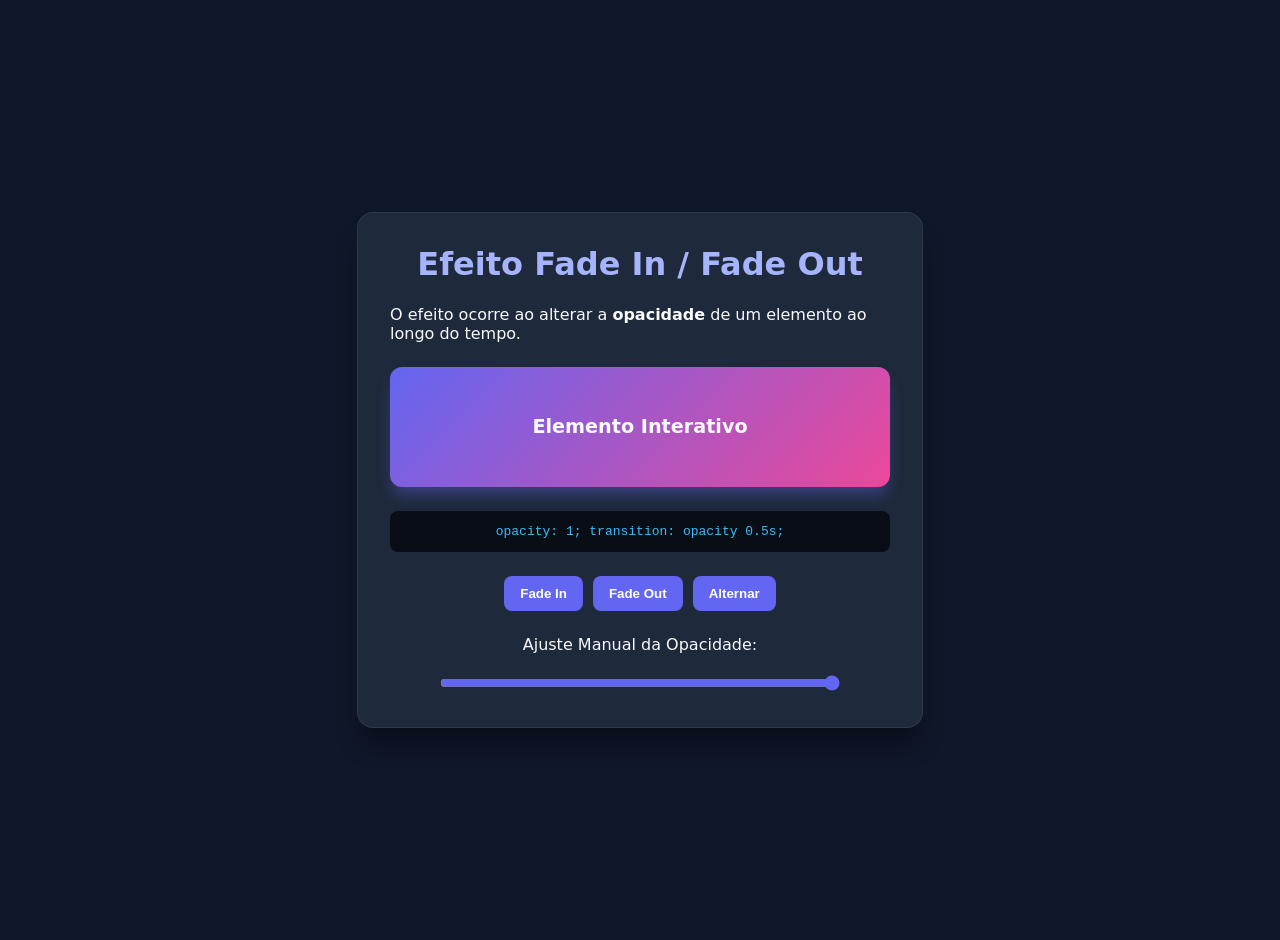
==== index.html @ 7a4ed7b9 "22222" ====
<!DOCTYPE html>
<html lang="pt-BR">
<head>
  <meta charset="UTF-8" />
  <meta name="viewport" content="width=device-width, initial-scale=1.0" />
  <title>Aprenda Fade In & Fade Out Interativo</title>
  <style>
    :root {
      --bg: #0f172a;
      --card-bg: #1e293b;
      --accent: #6366f1;
      --text: #f8fafc;
    }

    body {
      margin: 0;
      font-family: 'Segoe UI', system-ui, sans-serif;
      background: var(--bg);
      color: var(--text);
      display: flex;
      justify-content: center;
      align-items: center;
      min-height: 100vh;
      padding: 20px;
    }

    .container {
      background: var(--card-bg);
      padding: 2rem;
      border-radius: 16px;
      max-width: 500px;
      width: 100%;
      box-shadow: 0 20px 25px -5px rgba(0, 0, 0, 0.4);
      border: 1px solid rgba(255, 255, 255, 0.08);
    }

    h1 { color: #a5b4fc; margin-top: 0; text-align: center; }

    /* O elemento que sofrerá o efeito */
    .preview-box {
      height: 120px;
      background: linear-gradient(135deg, #6366f1, #ec4899);
      border-radius: 12px;
      display: flex;
      justify-content: center;
      align-items: center;
      font-weight: bold;
      font-size: 1.2rem;
      margin: 1.5rem 0;
      /* O segredo do efeito suave fica aqui: */
      transition: opacity 0.5s ease-in-out;
      box-shadow: 0 10px 15px -3px rgba(99, 102, 241, 0.4);
    }

    .code-display {
      background: #090d16;
      padding: 0.8rem;
      border-radius: 8px;
      font-family: monospace;
      color: #38bdf8;
      text-align: center;
      margin-bottom: 1.5rem;
    }

    .controls {
      display: flex;
      gap: 10px;
      justify-content: center;
      margin-bottom: 1.5rem;
    }

    button {
      background: var(--accent);
      color: white;
      border: none;
      padding: 10px 16px;
      border-radius: 8px;
      cursor: pointer;
      font-weight: 600;
      transition: background 0.2s, transform 0.1s;
    }

    button:hover { background: #4f46e5; transform: translateY(-2px); }

    .slider-container { text-align: center; }

    input[type="range"] {
      width: 80%;
      accent-color: var(--accent);
      cursor: pointer;
    }
  </style>
</head>
<body>

  <div class="container">
    <h1>Efeito Fade In / Fade Out</h1>
    <p>O efeito ocorre ao alterar a <strong>opacidade</strong> de um elemento ao longo do tempo.</p>

    <!-- Card de demonstração -->
    <div id="target" class="preview-box">Elemento Interativo</div>

    <!-- Leitor de código em tempo real -->
    <div id="codeDisplay" class="code-display">opacity: 1; transition: opacity 0.5s;</div>

    <!-- Botões de ação -->
    <div class="controls">
      <button onclick="fadeIn()">Fade In</button>
      <button onclick="fadeOut()">Fade Out</button>
      <button onclick="toggleFade()">Alternar</button>
    </div>

    <!-- Controle deslizante -->
    <div class="slider-container">
      <label for="opacitySlider">Ajuste Manual da Opacidade:</label><br/><br/>
      <input type="range" id="opacitySlider" min="0" max="1" step="0.01" value="1" oninput="manualOpacity(this.value)">
    </div>
  </div>

  <script>
    const target = document.getElementById('target');
    const codeDisplay = document.getElementById('codeDisplay');
    const slider = document.getElementById('opacitySlider');

    function fadeIn() {
      target.style.opacity = '1';
      updateUI('1');
    }

    function fadeOut() {
      target.style.opacity = '0';
      updateUI('0');
    }

    function toggleFade() {
      const isHidden = window.getComputedStyle(target).opacity === '0';
      isHidden ? fadeIn() : fadeOut();
    }

    function manualOpacity(val) {
      target.style.opacity = val;
      updateUI(val);
    }

    function updateUI(val) {
      codeDisplay.textContent = `opacity: ${val}; transition: opacity 0.5s;`;
      slider.value = val;
    }
  </script>
</body>
</html>
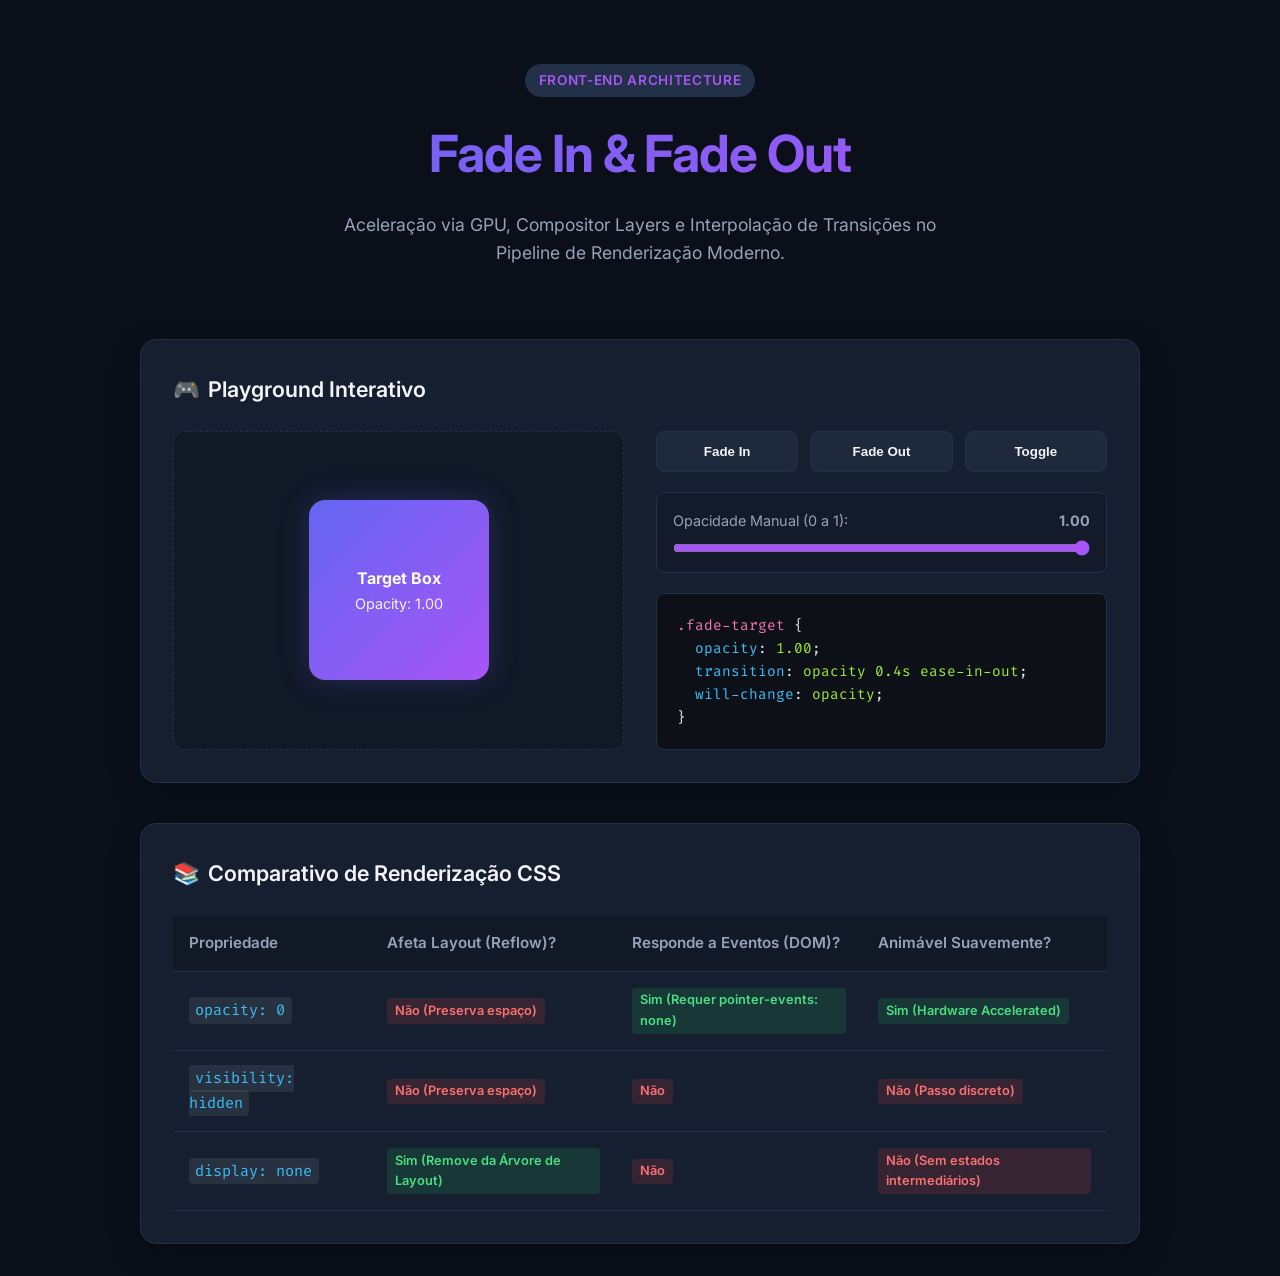
==== commit b3623817: "33333" ====
--- a/index.html
+++ b/index.html
@@ -3,149 +3,409 @@
 <head>
   <meta charset="UTF-8" />
   <meta name="viewport" content="width=device-width, initial-scale=1.0" />
-  <title>Aprenda Fade In & Fade Out Interativo</title>
+  <title>Mastering Fade In & Fade Out | CSS & JS Playground</title>
+  <link rel="preconnect" href="https://fonts.googleapis.com">
+  <link rel="preconnect" href="https://fonts.gstatic.com" crossorigin>
+  <link href="https://fonts.googleapis.com/css2?family=Inter:wght@300;400;600;700&family=Fira+Code:wght@400;500&display=swap" rel="stylesheet">
   <style>
     :root {
-      --bg: #0f172a;
-      --card-bg: #1e293b;
-      --accent: #6366f1;
-      --text: #f8fafc;
+      --bg-color: #0b0f19;
+      --card-bg: #161f30;
+      --card-border: #233148;
+      --text-main: #f1f5f9;
+      --text-muted: #94a3b8;
+      --primary-gradient: linear-gradient(135deg, #6366f1 0%, #a855f7 100%);
+      --accent-glow: rgba(99, 102, 241, 0.25);
+      --btn-hover: #1e293b;
+      --code-bg: #0d1117;
+      --radius: 16px;
+      --transition-speed: 0.4s;
+    }
+
+    * {
+      box-sizing: border-box;
+      margin: 0;
+      padding: 0;
     }
 
     body {
-      margin: 0;
-      font-family: 'Segoe UI', system-ui, sans-serif;
-      background: var(--bg);
-      color: var(--text);
+      background-color: var(--bg-color);
+      color: var(--text-main);
+      font-family: 'Inter', system-ui, -apple-system, sans-serif;
+      line-height: 1.6;
+      padding: 2rem 1rem;
+      min-height: 100vh;
       display: flex;
       justify-content: center;
+    }
+
+    .container {
+      max-width: 1000px;
+      width: 100%;
+      display: flex;
+      flex-direction: column;
+      gap: 2.5rem;
+    }
+
+    /* Hero Section */
+    .hero {
+      text-align: center;
+      padding: 2rem 1rem;
+    }
+
+    .badge {
+      display: inline-block;
+      padding: 0.35rem 0.85rem;
+      border-radius: 9999px;
+      background: var(--card-border);
+      color: #a855f7;
+      font-size: 0.85rem;
+      font-weight: 600;
+      margin-bottom: 1rem;
+      letter-spacing: 0.05em;
+      text-transform: uppercase;
+    }
+
+    .hero h1 {
+      font-size: clamp(2rem, 5vw, 3.2rem);
+      font-weight: 700;
+      letter-spacing: -0.02em;
+      margin-bottom: 1rem;
+      background: var(--primary-gradient);
+      -webkit-background-clip: text;
+      -webkit-text-fill-color: transparent;
+    }
+
+    .hero p {
+      color: var(--text-muted);
+      font-size: 1.1rem;
+      max-width: 650px;
+      margin: 0 auto;
+    }
+
+    /* Section Wrapper */
+    .section-card {
+      background: var(--card-bg);
+      border: 1px solid var(--card-border);
+      border-radius: var(--radius);
+      padding: 2rem;
+      box-shadow: 0 10px 30px rgba(0, 0, 0, 0.3);
+    }
+
+    .section-title {
+      font-size: 1.35rem;
+      font-weight: 600;
+      margin-bottom: 1.5rem;
+      display: flex;
       align-items: center;
-      min-height: 100vh;
-      padding: 20px;
-    }
-
-    .container {
-      background: var(--card-bg);
-      padding: 2rem;
+      gap: 0.5rem;
+    }
+
+    /* Playground Grid */
+    .playground-grid {
+      display: grid;
+      grid-template-columns: 1fr 1fr;
+      gap: 2rem;
+    }
+
+    @media (max-width: 768px) {
+      .playground-grid {
+        grid-template-columns: 1fr;
+      }
+    }
+
+    .demo-stage {
+      background: rgba(0, 0, 0, 0.2);
+      border: 1px dashed var(--card-border);
+      border-radius: calc(var(--radius) - 4px);
+      min-height: 280px;
+      display: flex;
+      align-items: center;
+      justify-content: center;
+      position: relative;
+      overflow: hidden;
+    }
+
+    .fade-target {
+      width: 180px;
+      height: 180px;
       border-radius: 16px;
-      max-width: 500px;
+      background: var(--primary-gradient);
+      box-shadow: 0 0 30px var(--accent-glow);
+      display: flex;
+      flex-direction: column;
+      align-items: center;
+      justify-content: center;
+      color: #fff;
+      font-weight: 700;
+      text-align: center;
+      opacity: 1;
+      will-change: opacity;
+      transition: opacity var(--transition-speed) ease-in-out;
+      user-select: none;
+    }
+
+    .fade-target span {
+      font-size: 0.9rem;
+      font-weight: 400;
+      opacity: 0.9;
+    }
+
+    /* Controls */
+    .controls {
+      display: flex;
+      flex-direction: column;
+      justify-content: center;
+      gap: 1.25rem;
+    }
+
+    .button-group {
+      display: grid;
+      grid-template-columns: repeat(3, 1fr);
+      gap: 0.75rem;
+    }
+
+    button {
+      background: #1e293b;
+      color: var(--text-main);
+      border: 1px solid var(--card-border);
+      padding: 0.75rem 1rem;
+      border-radius: 8px;
+      font-weight: 600;
+      cursor: pointer;
+      transition: all 0.2s ease;
+    }
+
+    button:hover {
+      background: #2d3d54;
+      border-color: #6366f1;
+      transform: translateY(-2px);
+    }
+
+    button:active {
+      transform: translateY(0);
+    }
+
+    .slider-control {
+      display: flex;
+      flex-direction: column;
+      gap: 0.5rem;
+      background: rgba(0, 0, 0, 0.15);
+      padding: 1rem;
+      border-radius: 8px;
+      border: 1px solid var(--card-border);
+    }
+
+    .slider-header {
+      display: flex;
+      justify-content: space-between;
+      font-size: 0.9rem;
+      color: var(--text-muted);
+    }
+
+    input[type="range"] {
       width: 100%;
-      box-shadow: 0 20px 25px -5px rgba(0, 0, 0, 0.4);
-      border: 1px solid rgba(255, 255, 255, 0.08);
-    }
-
-    h1 { color: #a5b4fc; margin-top: 0; text-align: center; }
-
-    /* O elemento que sofrerá o efeito */
-    .preview-box {
-      height: 120px;
-      background: linear-gradient(135deg, #6366f1, #ec4899);
-      border-radius: 12px;
-      display: flex;
-      justify-content: center;
-      align-items: center;
-      font-weight: bold;
-      font-size: 1.2rem;
-      margin: 1.5rem 0;
-      /* O segredo do efeito suave fica aqui: */
-      transition: opacity 0.5s ease-in-out;
-      box-shadow: 0 10px 15px -3px rgba(99, 102, 241, 0.4);
-    }
-
-    .code-display {
-      background: #090d16;
-      padding: 0.8rem;
+      accent-color: #a855f7;
+      cursor: pointer;
+    }
+
+    /* Live Code Box */
+    .code-panel {
+      background: var(--code-bg);
+      border: 1px solid var(--card-border);
       border-radius: 8px;
-      font-family: monospace;
+      padding: 1.25rem;
+      font-family: 'Fira Code', monospace;
+      font-size: 0.9rem;
+      color: #e2e8f0;
+      overflow-x: auto;
+    }
+
+    .code-keyword { color: #f472b6; }
+    .code-prop { color: #38bdf8; }
+    .code-val { color: #a3e635; }
+
+    /* Educational Table */
+    .table-container {
+      overflow-x: auto;
+    }
+
+    table {
+      width: 100%;
+      border-collapse: collapse;
+      text-align: left;
+      font-size: 0.95rem;
+    }
+
+    th, td {
+      padding: 1rem;
+      border-bottom: 1px solid var(--card-border);
+    }
+
+    th {
+      color: var(--text-muted);
+      font-weight: 600;
+      background: rgba(0, 0, 0, 0.2);
+    }
+
+    td code {
+      font-family: 'Fira Code', monospace;
+      background: rgba(255, 255, 255, 0.08);
+      padding: 0.2rem 0.4rem;
+      border-radius: 4px;
       color: #38bdf8;
-      text-align: center;
-      margin-bottom: 1.5rem;
-    }
-
-    .controls {
-      display: flex;
-      gap: 10px;
-      justify-content: center;
-      margin-bottom: 1.5rem;
-    }
-
-    button {
-      background: var(--accent);
-      color: white;
-      border: none;
-      padding: 10px 16px;
-      border-radius: 8px;
-      cursor: pointer;
+    }
+
+    .status-badge {
+      display: inline-block;
+      padding: 0.15rem 0.5rem;
+      border-radius: 4px;
+      font-size: 0.8rem;
       font-weight: 600;
-      transition: background 0.2s, transform 0.1s;
-    }
-
-    button:hover { background: #4f46e5; transform: translateY(-2px); }
-
-    .slider-container { text-align: center; }
-
-    input[type="range"] {
-      width: 80%;
-      accent-color: var(--accent);
-      cursor: pointer;
-    }
+    }
+
+    .status-yes { background: rgba(34, 197, 94, 0.15); color: #4ade80; }
+    .status-no { background: rgba(239, 68, 68, 0.15); color: #f87171; }
   </style>
 </head>
 <body>
 
   <div class="container">
-    <h1>Efeito Fade In / Fade Out</h1>
-    <p>O efeito ocorre ao alterar a <strong>opacidade</strong> de um elemento ao longo do tempo.</p>
-
-    <!-- Card de demonstração -->
-    <div id="target" class="preview-box">Elemento Interativo</div>
-
-    <!-- Leitor de código em tempo real -->
-    <div id="codeDisplay" class="code-display">opacity: 1; transition: opacity 0.5s;</div>
-
-    <!-- Botões de ação -->
-    <div class="controls">
-      <button onclick="fadeIn()">Fade In</button>
-      <button onclick="fadeOut()">Fade Out</button>
-      <button onclick="toggleFade()">Alternar</button>
-    </div>
-
-    <!-- Controle deslizante -->
-    <div class="slider-container">
-      <label for="opacitySlider">Ajuste Manual da Opacidade:</label><br/><br/>
-      <input type="range" id="opacitySlider" min="0" max="1" step="0.01" value="1" oninput="manualOpacity(this.value)">
-    </div>
+    
+    <!-- Hero Section -->
+    <header class="hero">
+      <span class="badge">Front-End Architecture</span>
+      <h1>Fade In & Fade Out</h1>
+      <p>Aceleração via GPU, Compositor Layers e Interpolação de Transições no Pipeline de Renderização Moderno.</p>
+    </header>
+
+    <!-- Interactive Playground -->
+    <main class="section-card">
+      <div class="section-title">
+        <span>🎮</span> Playground Interativo
+      </div>
+      
+      <div class="playground-grid">
+        <div class="demo-stage">
+          <div id="targetBox" class="fade-target">
+            <p>Target Box</p>
+            <span id="targetOpacityLabel">Opacity: 1.00</span>
+          </div>
+        </div>
+
+        <div class="controls">
+          <div class="button-group">
+            <button id="btnFadeIn">Fade In</button>
+            <button id="btnFadeOut">Fade Out</button>
+            <button id="btnToggle">Toggle</button>
+          </div>
+
+          <div class="slider-control">
+            <div class="slider-header">
+              <label for="opacityRange">Opacidade Manual (0 a 1):</label>
+              <strong id="sliderValue">1.00</strong>
+            </div>
+            <input type="range" id="opacityRange" min="0" max="1" step="0.01" value="1">
+          </div>
+
+          <!-- Live Code Display -->
+          <div class="code-panel">
+            <span class="code-keyword">.fade-target</span> {<br>
+            &nbsp;&nbsp;<span class="code-prop">opacity</span>: <span class="code-val" id="cssOpacityVal">1.00</span>;<br>
+            &nbsp;&nbsp;<span class="code-prop">transition</span>: <span class="code-val">opacity 0.4s ease-in-out</span>;<br>
+            &nbsp;&nbsp;<span class="code-prop">will-change</span>: <span class="code-val">opacity</span>;<br>
+            }
+          </div>
+        </div>
+      </div>
+    </main>
+
+    <!-- Educational Comparison Table -->
+    <section class="section-card">
+      <div class="section-title">
+        <span>📚</span> Comparativo de Renderização CSS
+      </div>
+
+      <div class="table-container">
+        <table>
+          <thead>
+            <tr>
+              <th>Propriedade</th>
+              <th>Afeta Layout (Reflow)?</th>
+              <th>Responde a Eventos (DOM)?</th>
+              <th>Animável Suavemente?</th>
+            </tr>
+          </thead>
+          <tbody>
+            <tr>
+              <td><code>opacity: 0</code></td>
+              <td><span class="status-badge status-no">Não (Preserva espaço)</span></td>
+              <td><span class="status-badge status-yes">Sim (Requer pointer-events: none)</span></td>
+              <td><span class="status-badge status-yes">Sim (Hardware Accelerated)</span></td>
+            </tr>
+            <tr>
+              <td><code>visibility: hidden</code></td>
+              <td><span class="status-badge status-no">Não (Preserva espaço)</span></td>
+              <td><span class="status-badge status-no">Não</span></td>
+              <td><span class="status-badge status-no">Não (Passo discreto)</span></td>
+            </tr>
+            <tr>
+              <td><code>display: none</code></td>
+              <td><span class="status-badge status-yes">Sim (Remove da Árvore de Layout)</span></td>
+              <td><span class="status-badge status-no">Não</span></td>
+              <td><span class="status-badge status-no">Não (Sem estados intermediários)</span></td>
+            </tr>
+          </tbody>
+        </table>
+      </div>
+    </section>
+
   </div>
 
   <script>
-    const target = document.getElementById('target');
-    const codeDisplay = document.getElementById('codeDisplay');
-    const slider = document.getElementById('opacitySlider');
-
-    function fadeIn() {
-      target.style.opacity = '1';
-      updateUI('1');
-    }
-
-    function fadeOut() {
-      target.style.opacity = '0';
-      updateUI('0');
-    }
-
-    function toggleFade() {
-      const isHidden = window.getComputedStyle(target).opacity === '0';
-      isHidden ? fadeIn() : fadeOut();
-    }
-
-    function manualOpacity(val) {
-      target.style.opacity = val;
-      updateUI(val);
-    }
-
-    function updateUI(val) {
-      codeDisplay.textContent = `opacity: ${val}; transition: opacity 0.5s;`;
-      slider.value = val;
-    }
+    document.addEventListener('DOMContentLoaded', () => {
+      const targetBox = document.getElementById('targetBox');
+      const opacityRange = document.getElementById('opacityRange');
+      const sliderValue = document.getElementById('sliderValue');
+      const cssOpacityVal = document.getElementById('cssOpacityVal');
+      const targetOpacityLabel = document.getElementById('targetOpacityLabel');
+      
+      const btnFadeIn = document.getElementById('btnFadeIn');
+      const btnFadeOut = document.getElementById('btnFadeOut');
+      const btnToggle = document.getElementById('btnToggle');
+
+      function updateOpacity(value) {
+        const numericVal = parseFloat(value).toFixed(2);
+        
+        // Aplicação do estilo na DOM
+        targetBox.style.opacity = numericVal;
+        
+        // Atualização da UI e Code Panel
+        opacityRange.value = numericVal;
+        sliderValue.textContent = numericVal;
+        cssOpacityVal.textContent = numericVal;
+        targetOpacityLabel.textContent = `Opacity: ${numericVal}`;
+      }
+
+      // Event Listeners dos Botões
+      btnFadeIn.addEventListener('click', () => {
+        updateOpacity(1);
+      });
+
+      btnFadeOut.addEventListener('click', () => {
+        updateOpacity(0);
+      });
+
+      btnToggle.addEventListener('click', () => {
+        const currentOpacity = parseFloat(targetBox.style.opacity || 1);
+        updateOpacity(currentOpacity > 0.5 ? 0 : 1);
+      });
+
+      // Event Listener do Slider (Input Range)
+      opacityRange.addEventListener('input', (e) => {
+        updateOpacity(e.target.value);
+      });
+    });
   </script>
 </body>
 </html>
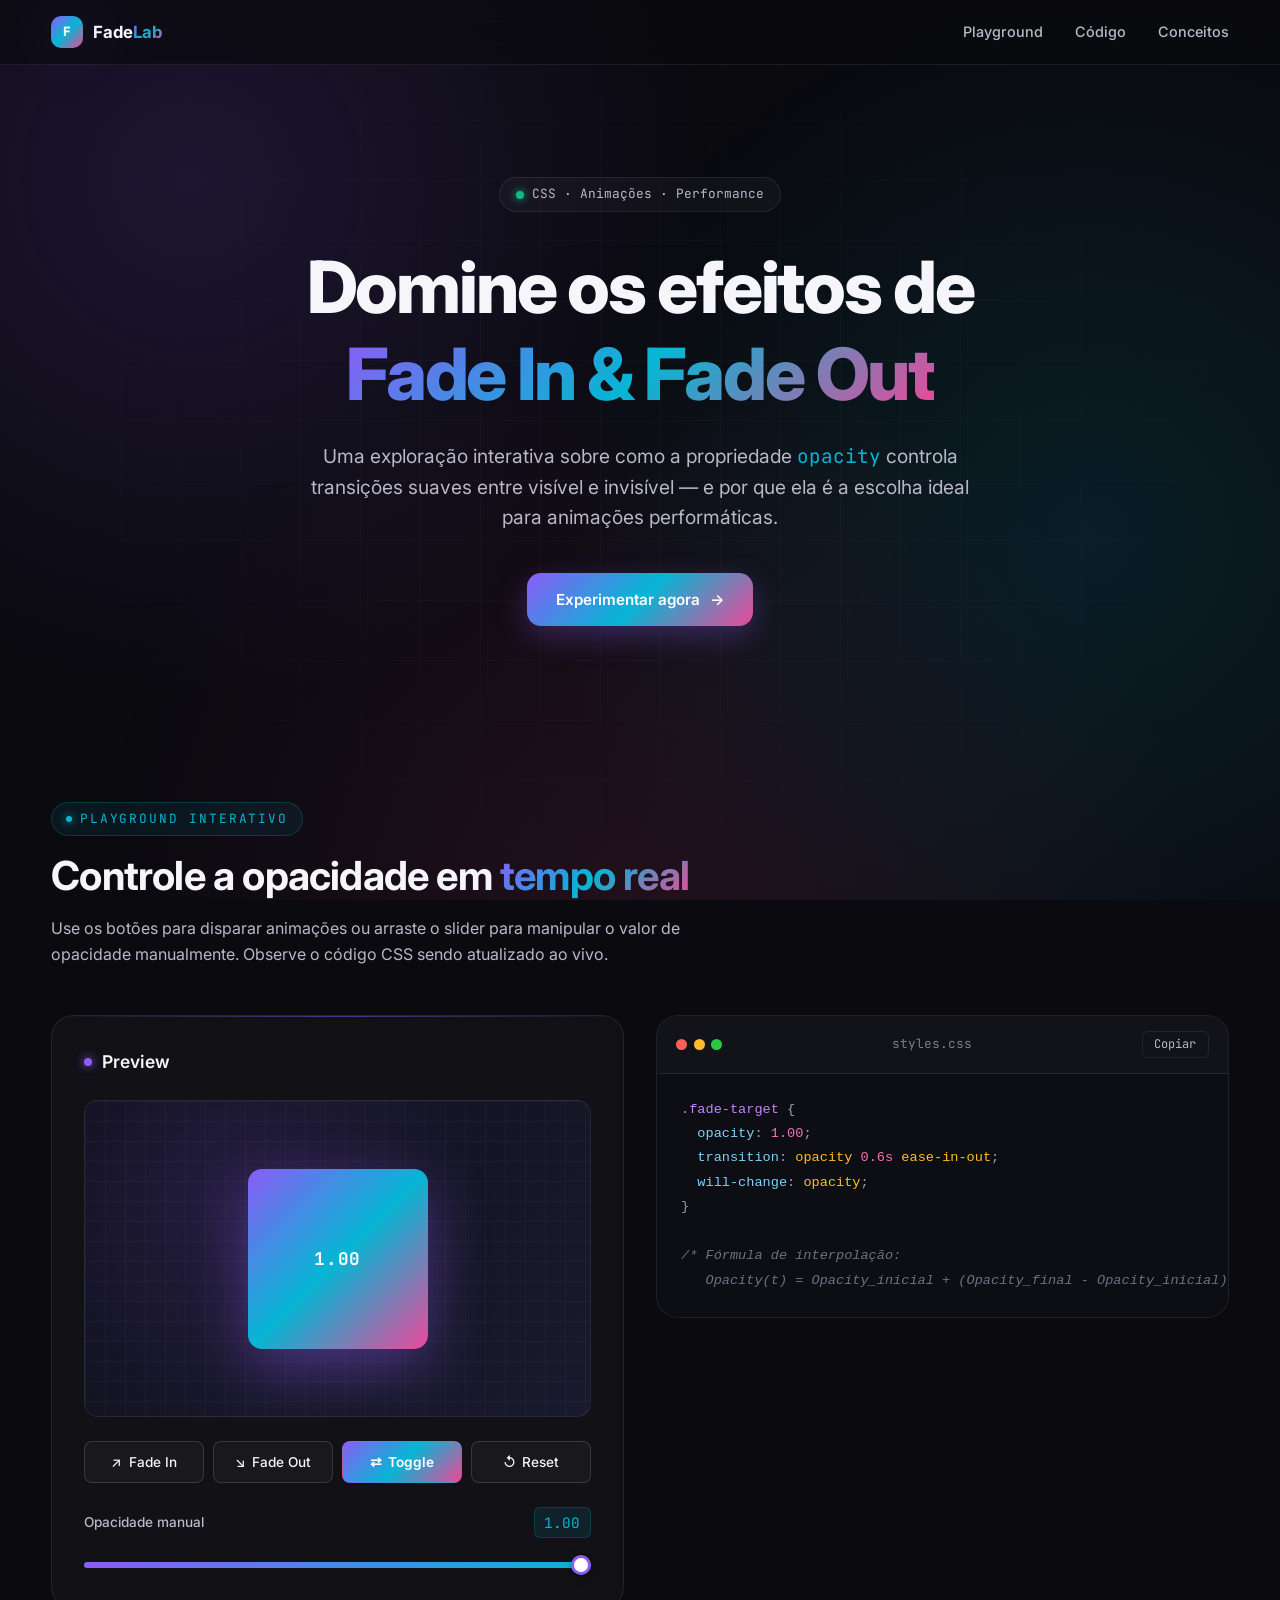
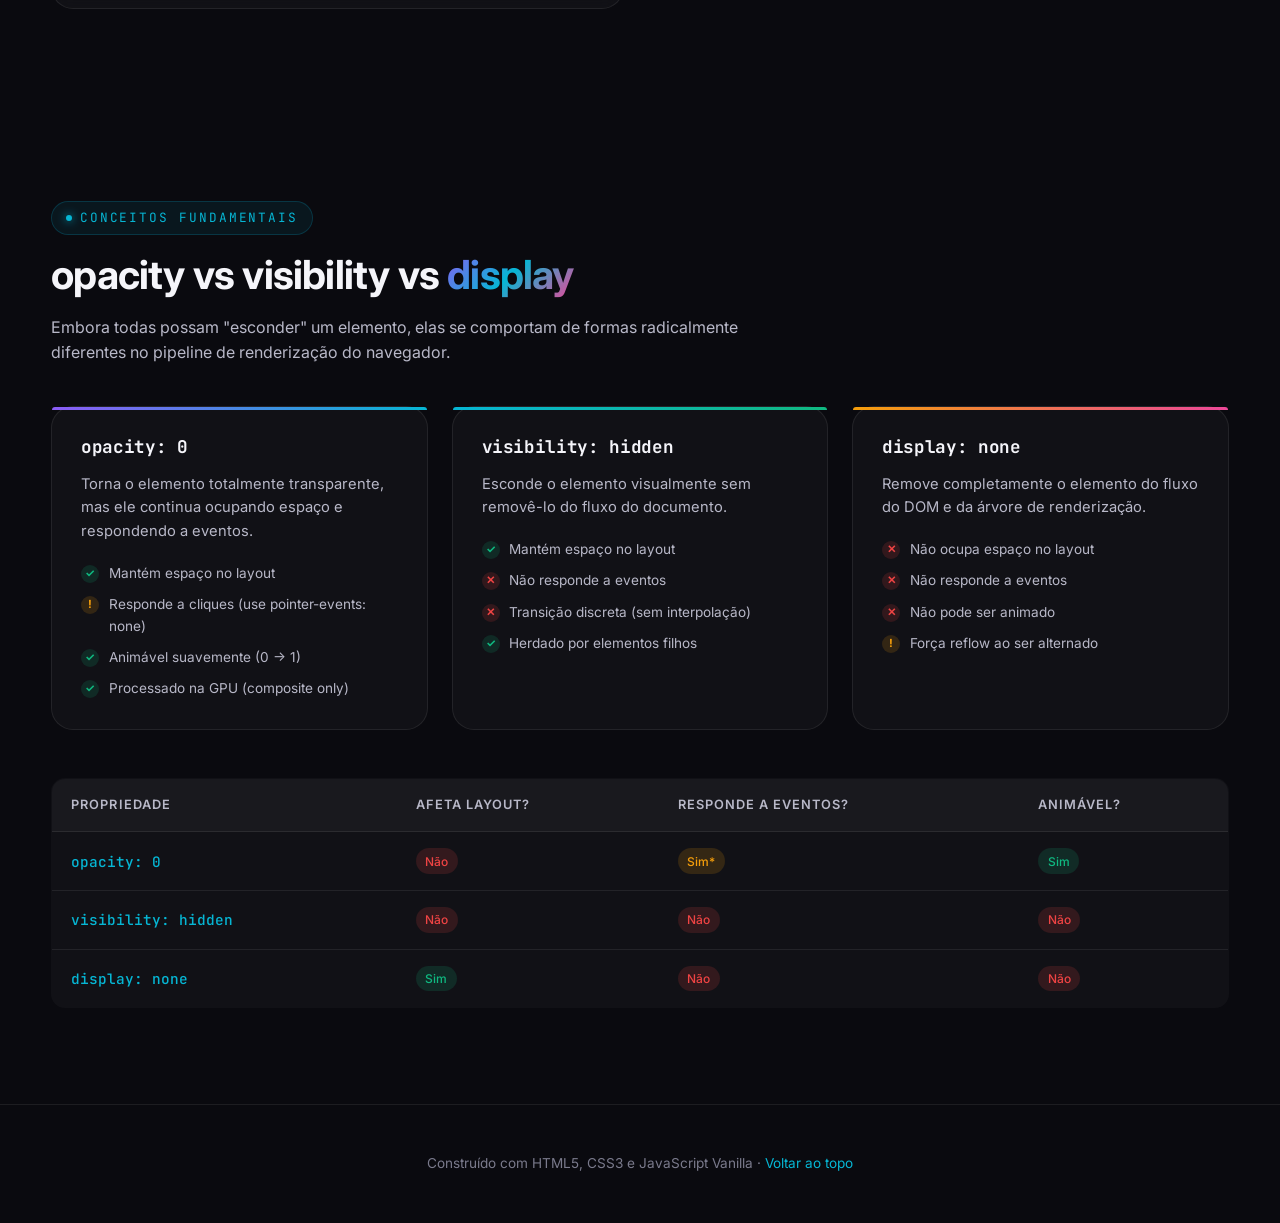
==== commit bd4abd57: "aaaaaaa" ====
--- a/index.html
+++ b/index.html
@@ -1,411 +1,1062 @@
 <!DOCTYPE html>
 <html lang="pt-BR">
 <head>
-  <meta charset="UTF-8" />
-  <meta name="viewport" content="width=device-width, initial-scale=1.0" />
-  <title>Mastering Fade In & Fade Out | CSS & JS Playground</title>
-  <link rel="preconnect" href="https://fonts.googleapis.com">
-  <link rel="preconnect" href="https://fonts.gstatic.com" crossorigin>
-  <link href="https://fonts.googleapis.com/css2?family=Inter:wght@300;400;600;700&family=Fira+Code:wght@400;500&display=swap" rel="stylesheet">
-  <style>
-    :root {
-      --bg-color: #0b0f19;
-      --card-bg: #161f30;
-      --card-border: #233148;
-      --text-main: #f1f5f9;
-      --text-muted: #94a3b8;
-      --primary-gradient: linear-gradient(135deg, #6366f1 0%, #a855f7 100%);
-      --accent-glow: rgba(99, 102, 241, 0.25);
-      --btn-hover: #1e293b;
-      --code-bg: #0d1117;
-      --radius: 16px;
-      --transition-speed: 0.4s;
-    }
-
-    * {
-      box-sizing: border-box;
-      margin: 0;
-      padding: 0;
-    }
-
-    body {
-      background-color: var(--bg-color);
-      color: var(--text-main);
-      font-family: 'Inter', system-ui, -apple-system, sans-serif;
-      line-height: 1.6;
-      padding: 2rem 1rem;
-      min-height: 100vh;
-      display: flex;
-      justify-content: center;
-    }
-
-    .container {
-      max-width: 1000px;
-      width: 100%;
-      display: flex;
-      flex-direction: column;
-      gap: 2.5rem;
-    }
-
-    /* Hero Section */
-    .hero {
-      text-align: center;
-      padding: 2rem 1rem;
-    }
-
-    .badge {
-      display: inline-block;
-      padding: 0.35rem 0.85rem;
-      border-radius: 9999px;
-      background: var(--card-border);
-      color: #a855f7;
-      font-size: 0.85rem;
-      font-weight: 600;
-      margin-bottom: 1rem;
-      letter-spacing: 0.05em;
-      text-transform: uppercase;
-    }
-
-    .hero h1 {
-      font-size: clamp(2rem, 5vw, 3.2rem);
-      font-weight: 700;
-      letter-spacing: -0.02em;
-      margin-bottom: 1rem;
-      background: var(--primary-gradient);
-      -webkit-background-clip: text;
-      -webkit-text-fill-color: transparent;
-    }
-
-    .hero p {
-      color: var(--text-muted);
-      font-size: 1.1rem;
-      max-width: 650px;
-      margin: 0 auto;
-    }
-
-    /* Section Wrapper */
-    .section-card {
-      background: var(--card-bg);
-      border: 1px solid var(--card-border);
-      border-radius: var(--radius);
-      padding: 2rem;
-      box-shadow: 0 10px 30px rgba(0, 0, 0, 0.3);
-    }
-
-    .section-title {
-      font-size: 1.35rem;
-      font-weight: 600;
-      margin-bottom: 1.5rem;
-      display: flex;
-      align-items: center;
-      gap: 0.5rem;
-    }
-
-    /* Playground Grid */
-    .playground-grid {
-      display: grid;
-      grid-template-columns: 1fr 1fr;
-      gap: 2rem;
-    }
-
-    @media (max-width: 768px) {
-      .playground-grid {
-        grid-template-columns: 1fr;
-      }
-    }
-
-    .demo-stage {
-      background: rgba(0, 0, 0, 0.2);
-      border: 1px dashed var(--card-border);
-      border-radius: calc(var(--radius) - 4px);
-      min-height: 280px;
-      display: flex;
-      align-items: center;
-      justify-content: center;
-      position: relative;
-      overflow: hidden;
-    }
-
-    .fade-target {
-      width: 180px;
-      height: 180px;
-      border-radius: 16px;
-      background: var(--primary-gradient);
-      box-shadow: 0 0 30px var(--accent-glow);
-      display: flex;
-      flex-direction: column;
-      align-items: center;
-      justify-content: center;
-      color: #fff;
-      font-weight: 700;
-      text-align: center;
-      opacity: 1;
-      will-change: opacity;
-      transition: opacity var(--transition-speed) ease-in-out;
-      user-select: none;
-    }
-
-    .fade-target span {
-      font-size: 0.9rem;
-      font-weight: 400;
-      opacity: 0.9;
-    }
-
-    /* Controls */
-    .controls {
-      display: flex;
-      flex-direction: column;
-      justify-content: center;
-      gap: 1.25rem;
-    }
-
-    .button-group {
-      display: grid;
-      grid-template-columns: repeat(3, 1fr);
-      gap: 0.75rem;
-    }
-
-    button {
-      background: #1e293b;
-      color: var(--text-main);
-      border: 1px solid var(--card-border);
-      padding: 0.75rem 1rem;
-      border-radius: 8px;
-      font-weight: 600;
-      cursor: pointer;
-      transition: all 0.2s ease;
-    }
-
-    button:hover {
-      background: #2d3d54;
-      border-color: #6366f1;
-      transform: translateY(-2px);
-    }
-
-    button:active {
-      transform: translateY(0);
-    }
-
-    .slider-control {
-      display: flex;
-      flex-direction: column;
-      gap: 0.5rem;
-      background: rgba(0, 0, 0, 0.15);
-      padding: 1rem;
-      border-radius: 8px;
-      border: 1px solid var(--card-border);
-    }
-
-    .slider-header {
-      display: flex;
-      justify-content: space-between;
-      font-size: 0.9rem;
-      color: var(--text-muted);
-    }
-
-    input[type="range"] {
-      width: 100%;
-      accent-color: #a855f7;
-      cursor: pointer;
-    }
-
-    /* Live Code Box */
-    .code-panel {
-      background: var(--code-bg);
-      border: 1px solid var(--card-border);
-      border-radius: 8px;
-      padding: 1.25rem;
-      font-family: 'Fira Code', monospace;
-      font-size: 0.9rem;
-      color: #e2e8f0;
-      overflow-x: auto;
-    }
-
-    .code-keyword { color: #f472b6; }
-    .code-prop { color: #38bdf8; }
-    .code-val { color: #a3e635; }
-
-    /* Educational Table */
-    .table-container {
-      overflow-x: auto;
-    }
-
-    table {
-      width: 100%;
-      border-collapse: collapse;
-      text-align: left;
-      font-size: 0.95rem;
-    }
-
-    th, td {
-      padding: 1rem;
-      border-bottom: 1px solid var(--card-border);
-    }
-
-    th {
-      color: var(--text-muted);
-      font-weight: 600;
-      background: rgba(0, 0, 0, 0.2);
-    }
-
-    td code {
-      font-family: 'Fira Code', monospace;
-      background: rgba(255, 255, 255, 0.08);
-      padding: 0.2rem 0.4rem;
-      border-radius: 4px;
-      color: #38bdf8;
-    }
-
-    .status-badge {
-      display: inline-block;
-      padding: 0.15rem 0.5rem;
-      border-radius: 4px;
-      font-size: 0.8rem;
-      font-weight: 600;
-    }
-
-    .status-yes { background: rgba(34, 197, 94, 0.15); color: #4ade80; }
-    .status-no { background: rgba(239, 68, 68, 0.15); color: #f87171; }
-  </style>
+<meta charset="UTF-8" />
+<meta name="viewport" content="width=device-width, initial-scale=1.0" />
+<meta name="description" content="Demonstração interativa dos efeitos Fade In e Fade Out em CSS." />
+<title>Fade In & Fade Out — Playground Interativo</title>
+<link rel="preconnect" href="https://fonts.googleapis.com">
+<link rel="preconnect" href="https://fonts.gstatic.com" crossorigin>
+<link href="https://fonts.googleapis.com/css2?family=Inter:wght@300;400;500;600;700;800&family=JetBrains+Mono:wght@400;500&display=swap" rel="stylesheet">
+
+<style>
+  /* =========================================================
+     RESET & VARIÁVEIS GLOBAIS
+     ========================================================= */
+  *, *::before, *::after { box-sizing: border-box; margin: 0; padding: 0; }
+
+  :root {
+    --bg-0: #0a0a0f;
+    --bg-1: #11111a;
+    --bg-2: #1a1a26;
+    --surface: rgba(255, 255, 255, 0.03);
+    --border: rgba(255, 255, 255, 0.08);
+    --border-strong: rgba(255, 255, 255, 0.14);
+    --text-0: #f5f5fa;
+    --text-1: #b8b8c8;
+    --text-2: #7a7a8c;
+    --accent-1: #8b5cf6;   /* roxo */
+    --accent-2: #06b6d4;   /* ciano */
+    --accent-3: #ec4899;   /* rosa */
+    --success: #10b981;
+    --warning: #f59e0b;
+    --gradient: linear-gradient(135deg, #8b5cf6 0%, #06b6d4 50%, #ec4899 100%);
+    --gradient-soft: linear-gradient(135deg, rgba(139,92,246,.15), rgba(6,182,212,.15));
+    --radius-sm: 8px;
+    --radius-md: 14px;
+    --radius-lg: 22px;
+    --shadow-glow: 0 0 60px rgba(139, 92, 246, 0.25);
+    --font-sans: 'Inter', -apple-system, BlinkMacSystemFont, 'Segoe UI', Roboto, sans-serif;
+    --font-mono: 'JetBrains Mono', ui-monospace, 'SF Mono', Menlo, monospace;
+  }
+
+  html { scroll-behavior: smooth; }
+
+  body {
+    font-family: var(--font-sans);
+    background: var(--bg-0);
+    color: var(--text-0);
+    line-height: 1.6;
+    min-height: 100vh;
+    overflow-x: hidden;
+    -webkit-font-smoothing: antialiased;
+    -moz-osx-font-smoothing: grayscale;
+  }
+
+  /* Fundo com grade sutil e blobs de luz */
+  body::before {
+    content: '';
+    position: fixed;
+    inset: 0;
+    background-image:
+      radial-gradient(circle at 15% 20%, rgba(139, 92, 246, 0.15), transparent 40%),
+      radial-gradient(circle at 85% 60%, rgba(6, 182, 212, 0.12), transparent 45%),
+      radial-gradient(circle at 50% 100%, rgba(236, 72, 153, 0.1), transparent 50%);
+    pointer-events: none;
+    z-index: -1;
+  }
+
+  body::after {
+    content: '';
+    position: fixed;
+    inset: 0;
+    background-image:
+      linear-gradient(rgba(255,255,255,0.025) 1px, transparent 1px),
+      linear-gradient(90deg, rgba(255,255,255,0.025) 1px, transparent 1px);
+    background-size: 60px 60px;
+    mask-image: radial-gradient(ellipse at center, black 30%, transparent 80%);
+    pointer-events: none;
+    z-index: -1;
+  }
+
+  /* =========================================================
+     LAYOUT GERAL
+     ========================================================= */
+  .container {
+    width: min(1200px, 92%);
+    margin-inline: auto;
+  }
+
+  section { padding: 6rem 0; position: relative; }
+
+  h1, h2, h3 { line-height: 1.2; font-weight: 700; letter-spacing: -0.02em; }
+
+  h2 {
+    font-size: clamp(1.75rem, 3.5vw, 2.5rem);
+    margin-bottom: 1rem;
+  }
+
+  .section-label {
+    display: inline-flex;
+    align-items: center;
+    gap: 0.5rem;
+    font-family: var(--font-mono);
+    font-size: 0.8rem;
+    color: var(--accent-2);
+    text-transform: uppercase;
+    letter-spacing: 0.15em;
+    margin-bottom: 1rem;
+    padding: 0.35rem 0.85rem;
+    background: rgba(6, 182, 212, 0.08);
+    border: 1px solid rgba(6, 182, 212, 0.2);
+    border-radius: 999px;
+    width: fit-content;
+  }
+
+  .section-label::before {
+    content: '';
+    width: 6px; height: 6px;
+    border-radius: 50%;
+    background: var(--accent-2);
+    box-shadow: 0 0 10px var(--accent-2);
+  }
+
+  /* =========================================================
+     NAVBAR
+     ========================================================= */
+  .navbar {
+    position: sticky;
+    top: 0;
+    z-index: 100;
+    backdrop-filter: blur(16px);
+    -webkit-backdrop-filter: blur(16px);
+    background: rgba(10, 10, 15, 0.7);
+    border-bottom: 1px solid var(--border);
+  }
+
+  .navbar .container {
+    display: flex;
+    align-items: center;
+    justify-content: space-between;
+    padding: 1rem 0;
+  }
+
+  .logo {
+    display: flex;
+    align-items: center;
+    gap: 0.6rem;
+    font-weight: 700;
+    font-size: 1.05rem;
+  }
+
+  .logo-mark {
+    width: 32px; height: 32px;
+    border-radius: 10px;
+    background: var(--gradient);
+    display: grid;
+    place-items: center;
+    font-family: var(--font-mono);
+    font-size: 0.8rem;
+    color: white;
+    font-weight: 800;
+    box-shadow: var(--shadow-glow);
+  }
+
+  .nav-links {
+    display: flex;
+    gap: 2rem;
+    list-style: none;
+  }
+
+  .nav-links a {
+    color: var(--text-1);
+    text-decoration: none;
+    font-size: 0.9rem;
+    font-weight: 500;
+    transition: color 0.2s ease;
+  }
+
+  .nav-links a:hover { color: var(--text-0); }
+
+  @media (max-width: 640px) {
+    .nav-links { display: none; }
+  }
+
+  /* =========================================================
+     HERO
+     ========================================================= */
+  .hero {
+    padding: 7rem 0 5rem;
+    text-align: center;
+  }
+
+  .hero-badge {
+    display: inline-flex;
+    align-items: center;
+    gap: 0.5rem;
+    padding: 0.4rem 1rem;
+    background: var(--surface);
+    border: 1px solid var(--border);
+    border-radius: 999px;
+    font-size: 0.8rem;
+    color: var(--text-1);
+    margin-bottom: 2rem;
+    font-family: var(--font-mono);
+  }
+
+  .hero-badge .dot {
+    width: 8px; height: 8px;
+    border-radius: 50%;
+    background: var(--success);
+    box-shadow: 0 0 8px var(--success);
+    animation: pulse 2s infinite;
+  }
+
+  @keyframes pulse {
+    0%, 100% { opacity: 1; transform: scale(1); }
+    50% { opacity: 0.5; transform: scale(0.85); }
+  }
+
+  .hero h1 {
+    font-size: clamp(2.2rem, 6vw, 4.5rem);
+    font-weight: 800;
+    letter-spacing: -0.03em;
+    margin-bottom: 1.5rem;
+  }
+
+  .gradient-text {
+    background: var(--gradient);
+    -webkit-background-clip: text;
+    background-clip: text;
+    color: transparent;
+    display: inline-block;
+  }
+
+  .hero p {
+    font-size: clamp(1rem, 1.5vw, 1.2rem);
+    color: var(--text-1);
+    max-width: 680px;
+    margin: 0 auto 2.5rem;
+  }
+
+  .hero-cta {
+    display: inline-flex;
+    align-items: center;
+    gap: 0.6rem;
+    padding: 0.9rem 1.8rem;
+    background: var(--gradient);
+    color: white;
+    text-decoration: none;
+    border-radius: var(--radius-md);
+    font-weight: 600;
+    font-size: 0.95rem;
+    transition: transform 0.2s ease, box-shadow 0.2s ease;
+    box-shadow: 0 10px 30px rgba(139, 92, 246, 0.3);
+  }
+
+  .hero-cta:hover {
+    transform: translateY(-2px);
+    box-shadow: 0 15px 40px rgba(139, 92, 246, 0.45);
+  }
+
+  /* =========================================================
+     PLAYGROUND
+     ========================================================= */
+  .playground {
+    display: grid;
+    grid-template-columns: 1fr 1fr;
+    gap: 2rem;
+    align-items: start;
+  }
+
+  @media (max-width: 900px) {
+    .playground { grid-template-columns: 1fr; }
+  }
+
+  .card {
+    background: var(--surface);
+    border: 1px solid var(--border);
+    border-radius: var(--radius-lg);
+    padding: 2rem;
+    backdrop-filter: blur(10px);
+    -webkit-backdrop-filter: blur(10px);
+    position: relative;
+    overflow: hidden;
+  }
+
+  .card::before {
+    content: '';
+    position: absolute;
+    top: 0; left: 0; right: 0;
+    height: 1px;
+    background: linear-gradient(90deg, transparent, rgba(139,92,246,.5), transparent);
+  }
+
+  .card-title {
+    font-size: 1.1rem;
+    font-weight: 600;
+    margin-bottom: 1.5rem;
+    display: flex;
+    align-items: center;
+    gap: 0.6rem;
+  }
+
+  .card-title::before {
+    content: '';
+    width: 8px; height: 8px;
+    border-radius: 50%;
+    background: var(--accent-1);
+    box-shadow: 0 0 10px var(--accent-1);
+  }
+
+  /* Área de preview */
+  .preview-area {
+    aspect-ratio: 16 / 10;
+    border-radius: var(--radius-md);
+    background:
+      radial-gradient(circle at 30% 30%, rgba(139,92,246,.15), transparent 60%),
+      linear-gradient(135deg, #0f0f1a, #1a1a2e);
+    border: 1px solid var(--border);
+    display: grid;
+    place-items: center;
+    margin-bottom: 1.5rem;
+    position: relative;
+    overflow: hidden;
+  }
+
+  .preview-area::before {
+    content: '';
+    position: absolute;
+    inset: 0;
+    background-image:
+      linear-gradient(rgba(255,255,255,0.03) 1px, transparent 1px),
+      linear-gradient(90deg, rgba(255,255,255,0.03) 1px, transparent 1px);
+    background-size: 20px 20px;
+  }
+
+  .fade-target {
+    width: 180px;
+    height: 180px;
+    border-radius: var(--radius-md);
+    background: var(--gradient);
+    display: grid;
+    place-items: center;
+    color: white;
+    font-weight: 700;
+    font-size: 1.1rem;
+    box-shadow: 0 20px 60px rgba(139, 92, 246, 0.4);
+    position: relative;
+    z-index: 1;
+    transition: opacity 0.6s ease-in-out;
+    will-change: opacity;
+    font-family: var(--font-mono);
+    letter-spacing: 0.05em;
+  }
+
+  /* Controles */
+  .controls {
+    display: flex;
+    flex-wrap: wrap;
+    gap: 0.6rem;
+    margin-bottom: 1.5rem;
+  }
+
+  .btn {
+    flex: 1;
+    min-width: 100px;
+    padding: 0.75rem 1.2rem;
+    border: 1px solid var(--border-strong);
+    background: var(--surface);
+    color: var(--text-0);
+    border-radius: var(--radius-sm);
+    font-family: var(--font-sans);
+    font-size: 0.85rem;
+    font-weight: 500;
+    cursor: pointer;
+    transition: all 0.2s ease;
+    display: inline-flex;
+    align-items: center;
+    justify-content: center;
+    gap: 0.4rem;
+  }
+
+  .btn:hover {
+    background: rgba(255,255,255,0.06);
+    border-color: var(--accent-1);
+    transform: translateY(-1px);
+  }
+
+  .btn.primary {
+    background: var(--gradient);
+    border-color: transparent;
+    color: white;
+    font-weight: 600;
+  }
+
+  .btn.primary:hover {
+    box-shadow: 0 8px 24px rgba(139, 92, 246, 0.4);
+  }
+
+  /* Slider */
+  .slider-group {
+    margin-top: 1rem;
+  }
+
+  .slider-header {
+    display: flex;
+    justify-content: space-between;
+    align-items: center;
+    margin-bottom: 0.75rem;
+  }
+
+  .slider-label {
+    font-size: 0.85rem;
+    color: var(--text-1);
+    font-weight: 500;
+  }
+
+  .slider-value {
+    font-family: var(--font-mono);
+    font-size: 0.9rem;
+    color: var(--accent-2);
+    background: rgba(6, 182, 212, 0.1);
+    padding: 0.2rem 0.6rem;
+    border-radius: 6px;
+    border: 1px solid rgba(6, 182, 212, 0.2);
+  }
+
+  input[type="range"] {
+    -webkit-appearance: none;
+    appearance: none;
+    width: 100%;
+    height: 6px;
+    background: var(--bg-2);
+    border-radius: 999px;
+    outline: none;
+    cursor: pointer;
+    background: linear-gradient(90deg, var(--accent-1) 0%, var(--accent-2) 100%);
+    position: relative;
+  }
+
+  input[type="range"]::-webkit-slider-thumb {
+    -webkit-appearance: none;
+    appearance: none;
+    width: 20px;
+    height: 20px;
+    border-radius: 50%;
+    background: white;
+    border: 3px solid var(--accent-1);
+    cursor: pointer;
+    box-shadow: 0 2px 10px rgba(0,0,0,0.3);
+    transition: transform 0.15s ease;
+  }
+
+  input[type="range"]::-webkit-slider-thumb:hover {
+    transform: scale(1.15);
+  }
+
+  input[type="range"]::-moz-range-thumb {
+    width: 20px;
+    height: 20px;
+    border-radius: 50%;
+    background: white;
+    border: 3px solid var(--accent-1);
+    cursor: pointer;
+  }
+
+  /* =========================================================
+     PAINEL DE CÓDIGO VIVO
+     ========================================================= */
+  .code-panel {
+    background: #0d0d14;
+    border: 1px solid var(--border);
+    border-radius: var(--radius-lg);
+    overflow: hidden;
+  }
+
+  .code-header {
+    display: flex;
+    align-items: center;
+    justify-content: space-between;
+    padding: 0.9rem 1.2rem;
+    background: rgba(255,255,255,0.02);
+    border-bottom: 1px solid var(--border);
+  }
+
+  .code-dots {
+    display: flex;
+    gap: 0.4rem;
+  }
+
+  .code-dots span {
+    width: 11px; height: 11px;
+    border-radius: 50%;
+  }
+  .code-dots span:nth-child(1) { background: #ff5f57; }
+  .code-dots span:nth-child(2) { background: #febc2e; }
+  .code-dots span:nth-child(3) { background: #28c840; }
+
+  .code-filename {
+    font-family: var(--font-mono);
+    font-size: 0.8rem;
+    color: var(--text-2);
+  }
+
+  .code-copy {
+    background: transparent;
+    border: 1px solid var(--border);
+    color: var(--text-1);
+    padding: 0.3rem 0.7rem;
+    border-radius: 6px;
+    font-size: 0.75rem;
+    cursor: pointer;
+    font-family: var(--font-mono);
+    transition: all 0.2s ease;
+  }
+
+  .code-copy:hover {
+    background: var(--surface);
+    color: var(--text-0);
+  }
+
+  .code-body {
+    padding: 1.5rem;
+    font-family: var(--font-mono);
+    font-size: 0.85rem;
+    line-height: 1.8;
+    overflow-x: auto;
+  }
+
+  .code-body pre { margin: 0; white-space: pre; }
+
+  /* Syntax highlighting */
+  .tok-prop { color: #7dd3fc; }
+  .tok-val  { color: #fbbf24; }
+  .tok-sel  { color: #c084fc; }
+  .tok-com  { color: #6b7280; font-style: italic; }
+  .tok-punc { color: #9ca3af; }
+  .tok-num  { color: #f472b6; }
+
+  /* =========================================================
+     SEÇÃO DIDÁTICA
+     ========================================================= */
+  .comparison-grid {
+    display: grid;
+    grid-template-columns: repeat(3, 1fr);
+    gap: 1.5rem;
+    margin-top: 2.5rem;
+  }
+
+  @media (max-width: 800px) {
+    .comparison-grid { grid-template-columns: 1fr; }
+  }
+
+  .prop-card {
+    background: var(--surface);
+    border: 1px solid var(--border);
+    border-radius: var(--radius-lg);
+    padding: 1.8rem;
+    position: relative;
+    transition: transform 0.3s ease, border-color 0.3s ease;
+  }
+
+  .prop-card:hover {
+    transform: translateY(-4px);
+    border-color: var(--border-strong);
+  }
+
+  .prop-card::before {
+    content: '';
+    position: absolute;
+    top: 0; left: 0;
+    width: 100%;
+    height: 3px;
+    border-radius: var(--radius-lg) var(--radius-lg) 0 0;
+  }
+
+  .prop-card.opacity-card::before { background: linear-gradient(90deg, var(--accent-1), var(--accent-2)); }
+  .prop-card.visibility-card::before { background: linear-gradient(90deg, var(--accent-2), var(--success)); }
+  .prop-card.display-card::before { background: linear-gradient(90deg, var(--warning), var(--accent-3)); }
+
+  .prop-card h3 {
+    font-family: var(--font-mono);
+    font-size: 1.1rem;
+    margin-bottom: 1rem;
+    color: var(--text-0);
+  }
+
+  .prop-card p {
+    color: var(--text-1);
+    font-size: 0.92rem;
+    margin-bottom: 1.2rem;
+  }
+
+  .prop-features {
+    list-style: none;
+    display: flex;
+    flex-direction: column;
+    gap: 0.6rem;
+  }
+
+  .prop-features li {
+    display: flex;
+    align-items: flex-start;
+    gap: 0.6rem;
+    font-size: 0.85rem;
+    color: var(--text-1);
+  }
+
+  .prop-features .icon {
+    flex-shrink: 0;
+    width: 18px; height: 18px;
+    border-radius: 50%;
+    display: grid;
+    place-items: center;
+    font-size: 0.7rem;
+    font-weight: 700;
+    margin-top: 2px;
+  }
+
+  .icon.yes { background: rgba(16, 185, 129, 0.15); color: var(--success); }
+  .icon.no  { background: rgba(239, 68, 68, 0.15); color: #ef4444; }
+  .icon.warn { background: rgba(245, 158, 11, 0.15); color: var(--warning); }
+
+  /* Tabela comparativa */
+  .comparison-table {
+    width: 100%;
+    margin-top: 3rem;
+    border-collapse: collapse;
+    background: var(--surface);
+    border: 1px solid var(--border);
+    border-radius: var(--radius-md);
+    overflow: hidden;
+    font-size: 0.9rem;
+  }
+
+  .comparison-table th,
+  .comparison-table td {
+    padding: 1rem 1.2rem;
+    text-align: left;
+    border-bottom: 1px solid var(--border);
+  }
+
+  .comparison-table th {
+    background: rgba(255,255,255,0.03);
+    font-weight: 600;
+    font-size: 0.8rem;
+    text-transform: uppercase;
+    letter-spacing: 0.08em;
+    color: var(--text-1);
+  }
+
+  .comparison-table td:first-child {
+    font-family: var(--font-mono);
+    color: var(--accent-2);
+    font-weight: 500;
+  }
+
+  .comparison-table tr:last-child td { border-bottom: none; }
+
+  .comparison-table tr:hover td { background: rgba(255,255,255,0.02); }
+
+  .pill {
+    display: inline-block;
+    padding: 0.2rem 0.6rem;
+    border-radius: 999px;
+    font-size: 0.75rem;
+    font-weight: 500;
+  }
+
+  .pill.yes { background: rgba(16, 185, 129, 0.15); color: var(--success); }
+  .pill.no  { background: rgba(239, 68, 68, 0.15); color: #ef4444; }
+  .pill.partial { background: rgba(245, 158, 11, 0.15); color: var(--warning); }
+
+  /* =========================================================
+     FOOTER
+     ========================================================= */
+  footer {
+    padding: 3rem 0;
+    border-top: 1px solid var(--border);
+    text-align: center;
+    color: var(--text-2);
+    font-size: 0.85rem;
+  }
+
+  footer a {
+    color: var(--accent-2);
+    text-decoration: none;
+  }
+
+  /* Scrollbar */
+  ::-webkit-scrollbar { width: 10px; height: 10px; }
+  ::-webkit-scrollbar-track { background: var(--bg-1); }
+  ::-webkit-scrollbar-thumb { background: var(--bg-2); border-radius: 10px; }
+  ::-webkit-scrollbar-thumb:hover { background: #2a2a3a; }
+
+  /* Animação de entrada */
+  .fade-up {
+    opacity: 0;
+    transform: translateY(20px);
+    animation: fadeUp 0.8s ease forwards;
+  }
+
+  @keyframes fadeUp {
+    to { opacity: 1; transform: translateY(0); }
+  }
+
+  .delay-1 { animation-delay: 0.1s; }
+  .delay-2 { animation-delay: 0.2s; }
+  .delay-3 { animation-delay: 0.3s; }
+</style>
 </head>
 <body>
 
-  <div class="container">
-    
-    <!-- Hero Section -->
-    <header class="hero">
-      <span class="badge">Front-End Architecture</span>
-      <h1>Fade In & Fade Out</h1>
-      <p>Aceleração via GPU, Compositor Layers e Interpolação de Transições no Pipeline de Renderização Moderno.</p>
-    </header>
-
-    <!-- Interactive Playground -->
-    <main class="section-card">
-      <div class="section-title">
-        <span>🎮</span> Playground Interativo
+  <!-- NAVBAR -->
+  <nav class="navbar">
+    <div class="container">
+      <div class="logo">
+        <div class="logo-mark">F</div>
+        <span>Fade<span class="gradient-text">Lab</span></span>
       </div>
-      
-      <div class="playground-grid">
-        <div class="demo-stage">
-          <div id="targetBox" class="fade-target">
-            <p>Target Box</p>
-            <span id="targetOpacityLabel">Opacity: 1.00</span>
+      <ul class="nav-links">
+        <li><a href="#playground">Playground</a></li>
+        <li><a href="#code">Código</a></li>
+        <li><a href="#didactic">Conceitos</a></li>
+      </ul>
+    </div>
+  </nav>
+
+  <!-- HERO -->
+  <header class="hero">
+    <div class="container">
+      <div class="hero-badge fade-up">
+        <span class="dot"></span>
+        <span>CSS · Animações · Performance</span>
+      </div>
+      <h1 class="fade-up delay-1">
+        Domine os efeitos de<br>
+        <span class="gradient-text">Fade In &amp; Fade Out</span>
+      </h1>
+      <p class="fade-up delay-2">
+        Uma exploração interativa sobre como a propriedade <code style="font-family: var(--font-mono); color: var(--accent-2);">opacity</code>
+        controla transições suaves entre visível e invisível — e por que ela é a escolha ideal para animações performáticas.
+      </p>
+      <a href="#playground" class="hero-cta fade-up delay-3">
+        Experimentar agora
+        <span>→</span>
+      </a>
+    </div>
+  </header>
+
+  <!-- PLAYGROUND -->
+  <section id="playground">
+    <div class="container">
+      <div class="section-label">Playground Interativo</div>
+      <h2>Controle a opacidade em <span class="gradient-text">tempo real</span></h2>
+      <p style="color: var(--text-1); max-width: 640px; margin-bottom: 3rem;">
+        Use os botões para disparar animações ou arraste o slider para manipular o valor de opacidade manualmente. Observe o código CSS sendo atualizado ao vivo.
+      </p>
+
+      <div class="playground">
+        <!-- Coluna esquerda: Preview + Controles -->
+        <div class="card">
+          <div class="card-title">Preview</div>
+
+          <div class="preview-area">
+            <div class="fade-target" id="fadeTarget">
+              <span id="targetLabel">1.00</span>
+            </div>
+          </div>
+
+          <div class="controls">
+            <button class="btn" id="btnFadeIn">
+              <span>↗</span> Fade In
+            </button>
+            <button class="btn" id="btnFadeOut">
+              <span>↘</span> Fade Out
+            </button>
+            <button class="btn primary" id="btnToggle">
+              <span>⇄</span> Toggle
+            </button>
+            <button class="btn" id="btnReset">
+              <span>↺</span> Reset
+            </button>
+          </div>
+
+          <div class="slider-group">
+            <div class="slider-header">
+              <span class="slider-label">Opacidade manual</span>
+              <span class="slider-value" id="sliderValueDisplay">1.00</span>
+            </div>
+            <input type="range" id="opacitySlider" min="0" max="100" value="100" step="1" />
           </div>
         </div>
 
-        <div class="controls">
-          <div class="button-group">
-            <button id="btnFadeIn">Fade In</button>
-            <button id="btnFadeOut">Fade Out</button>
-            <button id="btnToggle">Toggle</button>
+        <!-- Coluna direita: Código Vivo -->
+        <div class="code-panel" id="code">
+          <div class="code-header">
+            <div class="code-dots">
+              <span></span><span></span><span></span>
+            </div>
+            <span class="code-filename">styles.css</span>
+            <button class="code-copy" id="btnCopy">Copiar</button>
           </div>
-
-          <div class="slider-control">
-            <div class="slider-header">
-              <label for="opacityRange">Opacidade Manual (0 a 1):</label>
-              <strong id="sliderValue">1.00</strong>
-            </div>
-            <input type="range" id="opacityRange" min="0" max="1" step="0.01" value="1">
-          </div>
-
-          <!-- Live Code Display -->
-          <div class="code-panel">
-            <span class="code-keyword">.fade-target</span> {<br>
-            &nbsp;&nbsp;<span class="code-prop">opacity</span>: <span class="code-val" id="cssOpacityVal">1.00</span>;<br>
-            &nbsp;&nbsp;<span class="code-prop">transition</span>: <span class="code-val">opacity 0.4s ease-in-out</span>;<br>
-            &nbsp;&nbsp;<span class="code-prop">will-change</span>: <span class="code-val">opacity</span>;<br>
-            }
+          <div class="code-body">
+            <pre id="codeOutput"></pre>
           </div>
         </div>
       </div>
-    </main>
-
-    <!-- Educational Comparison Table -->
-    <section class="section-card">
-      <div class="section-title">
-        <span>📚</span> Comparativo de Renderização CSS
+    </div>
+  </section>
+
+  <!-- SEÇÃO DIDÁTICA -->
+  <section id="didactic">
+    <div class="container">
+      <div class="section-label">Conceitos Fundamentais</div>
+      <h2>opacity vs visibility vs <span class="gradient-text">display</span></h2>
+      <p style="color: var(--text-1); max-width: 720px;">
+        Embora todas possam "esconder" um elemento, elas se comportam de formas radicalmente diferentes no pipeline de renderização do navegador.
+      </p>
+
+      <div class="comparison-grid">
+        <!-- opacity -->
+        <div class="prop-card opacity-card">
+          <h3>opacity: 0</h3>
+          <p>Torna o elemento totalmente transparente, mas ele continua ocupando espaço e respondendo a eventos.</p>
+          <ul class="prop-features">
+            <li><span class="icon yes">✓</span> Mantém espaço no layout</li>
+            <li><span class="icon warn">!</span> Responde a cliques (use pointer-events: none)</li>
+            <li><span class="icon yes">✓</span> Animável suavemente (0 → 1)</li>
+            <li><span class="icon yes">✓</span> Processado na GPU (composite only)</li>
+          </ul>
+        </div>
+
+        <!-- visibility -->
+        <div class="prop-card visibility-card">
+          <h3>visibility: hidden</h3>
+          <p>Esconde o elemento visualmente sem removê-lo do fluxo do documento.</p>
+          <ul class="prop-features">
+            <li><span class="icon yes">✓</span> Mantém espaço no layout</li>
+            <li><span class="icon no">✕</span> Não responde a eventos</li>
+            <li><span class="icon no">✕</span> Transição discreta (sem interpolação)</li>
+            <li><span class="icon yes">✓</span> Herdado por elementos filhos</li>
+          </ul>
+        </div>
+
+        <!-- display -->
+        <div class="prop-card display-card">
+          <h3>display: none</h3>
+          <p>Remove completamente o elemento do fluxo do DOM e da árvore de renderização.</p>
+          <ul class="prop-features">
+            <li><span class="icon no">✕</span> Não ocupa espaço no layout</li>
+            <li><span class="icon no">✕</span> Não responde a eventos</li>
+            <li><span class="icon no">✕</span> Não pode ser animado</li>
+            <li><span class="icon warn">!</span> Força reflow ao ser alternado</li>
+          </ul>
+        </div>
       </div>
 
-      <div class="table-container">
-        <table>
-          <thead>
-            <tr>
-              <th>Propriedade</th>
-              <th>Afeta Layout (Reflow)?</th>
-              <th>Responde a Eventos (DOM)?</th>
-              <th>Animável Suavemente?</th>
-            </tr>
-          </thead>
-          <tbody>
-            <tr>
-              <td><code>opacity: 0</code></td>
-              <td><span class="status-badge status-no">Não (Preserva espaço)</span></td>
-              <td><span class="status-badge status-yes">Sim (Requer pointer-events: none)</span></td>
-              <td><span class="status-badge status-yes">Sim (Hardware Accelerated)</span></td>
-            </tr>
-            <tr>
-              <td><code>visibility: hidden</code></td>
-              <td><span class="status-badge status-no">Não (Preserva espaço)</span></td>
-              <td><span class="status-badge status-no">Não</span></td>
-              <td><span class="status-badge status-no">Não (Passo discreto)</span></td>
-            </tr>
-            <tr>
-              <td><code>display: none</code></td>
-              <td><span class="status-badge status-yes">Sim (Remove da Árvore de Layout)</span></td>
-              <td><span class="status-badge status-no">Não</span></td>
-              <td><span class="status-badge status-no">Não (Sem estados intermediários)</span></td>
-            </tr>
-          </tbody>
-        </table>
-      </div>
-    </section>
-
-  </div>
-
-  <script>
-    document.addEventListener('DOMContentLoaded', () => {
-      const targetBox = document.getElementById('targetBox');
-      const opacityRange = document.getElementById('opacityRange');
-      const sliderValue = document.getElementById('sliderValue');
-      const cssOpacityVal = document.getElementById('cssOpacityVal');
-      const targetOpacityLabel = document.getElementById('targetOpacityLabel');
-      
-      const btnFadeIn = document.getElementById('btnFadeIn');
-      const btnFadeOut = document.getElementById('btnFadeOut');
-      const btnToggle = document.getElementById('btnToggle');
-
-      function updateOpacity(value) {
-        const numericVal = parseFloat(value).toFixed(2);
-        
-        // Aplicação do estilo na DOM
-        targetBox.style.opacity = numericVal;
-        
-        // Atualização da UI e Code Panel
-        opacityRange.value = numericVal;
-        sliderValue.textContent = numericVal;
-        cssOpacityVal.textContent = numericVal;
-        targetOpacityLabel.textContent = `Opacity: ${numericVal}`;
+      <!-- Tabela -->
+      <table class="comparison-table">
+        <thead>
+          <tr>
+            <th>Propriedade</th>
+            <th>Afeta Layout?</th>
+            <th>Responde a Eventos?</th>
+            <th>Animável?</th>
+          </tr>
+        </thead>
+        <tbody>
+          <tr>
+            <td>opacity: 0</td>
+            <td><span class="pill no">Não</span></td>
+            <td><span class="pill partial">Sim*</span></td>
+            <td><span class="pill yes">Sim</span></td>
+          </tr>
+          <tr>
+            <td>visibility: hidden</td>
+            <td><span class="pill no">Não</span></td>
+            <td><span class="pill no">Não</span></td>
+            <td><span class="pill no">Não</span></td>
+          </tr>
+          <tr>
+            <td>display: none</td>
+            <td><span class="pill yes">Sim</span></td>
+            <td><span class="pill no">Não</span></td>
+            <td><span class="pill no">Não</span></td>
+          </tr>
+        </tbody>
+      </table>
+    </div>
+  </section>
+
+  <footer>
+    <div class="container">
+      <p>Construído com HTML5, CSS3 e JavaScript Vanilla · <a href="#playground">Voltar ao topo</a></p>
+    </div>
+  </footer>
+
+<script>
+  /* =========================================================
+     LÓGICA DO PLAYGROUND
+     ========================================================= */
+
+  // Referências aos elementos DOM
+  const fadeTarget       = document.getElementById('fadeTarget');
+  const targetLabel      = document.getElementById('targetLabel');
+  const opacitySlider    = document.getElementById('opacitySlider');
+  const sliderValueDisp  = document.getElementById('sliderValueDisplay');
+  const codeOutput       = document.getElementById('codeOutput');
+  const btnFadeIn        = document.getElementById('btnFadeIn');
+  const btnFadeOut       = document.getElementById('btnFadeOut');
+  const btnToggle        = document.getElementById('btnToggle');
+  const btnReset         = document.getElementById('btnReset');
+  const btnCopy          = document.getElementById('btnCopy');
+
+  // Estado atual da opacidade
+  let currentOpacity = 1;
+
+  /**
+   * Aplica um valor de opacidade ao elemento alvo
+   * e atualiza todas as interfaces dependentes.
+   */
+  function applyOpacity(value) {
+    // Clamp entre 0 e 1
+    currentOpacity = Math.max(0, Math.min(1, value));
+
+    // Atualiza o elemento visual
+    fadeTarget.style.opacity = currentOpacity;
+
+    // Atualiza labels
+    const formatted = currentOpacity.toFixed(2);
+    targetLabel.textContent = formatted;
+    sliderValueDisp.textContent = formatted;
+    opacitySlider.value = Math.round(currentOpacity * 100);
+
+    // Atualiza o painel de código
+    renderCode();
+  }
+
+  /**
+   * Renderiza o snippet CSS no painel de código vivo,
+   * com syntax highlighting manual via spans.
+   */
+  function renderCode() {
+    const opacity = currentOpacity.toFixed(2);
+    const transitionDuration = '0.6s';
+
+    // Código "cru" para copiar
+    const rawCode =
+`.fade-target {
+  opacity: ${opacity};
+  transition: opacity ${transitionDuration} ease-in-out;
+  will-change: opacity;
+}
+
+/* Fórmula de interpolação:
+   Opacity(t) = ${currentOpacity > 0.5 ? '1.00' : '0.00'} + (${opacity} - ${currentOpacity > 0.5 ? '1.00' : '0.00'}) × f(t) */`;
+
+    // Versão com syntax highlighting
+    const highlighted =
+`<span class="tok-sel">.fade-target</span> <span class="tok-punc">{</span>
+  <span class="tok-prop">opacity</span><span class="tok-punc">:</span> <span class="tok-num">${opacity}</span><span class="tok-punc">;</span>
+  <span class="tok-prop">transition</span><span class="tok-punc">:</span> <span class="tok-val">opacity</span> <span class="tok-num">${transitionDuration}</span> <span class="tok-val">ease-in-out</span><span class="tok-punc">;</span>
+  <span class="tok-prop">will-change</span><span class="tok-punc">:</span> <span class="tok-val">opacity</span><span class="tok-punc">;</span>
+<span class="tok-punc">}</span>
+
+<span class="tok-com">/* Fórmula de interpolação:
+   Opacity(t) = Opacity_inicial + (Opacity_final - Opacity_inicial) × f(t) */</span>`;
+
+    codeOutput.innerHTML = highlighted;
+
+    // Armazena o código puro para o botão copiar
+    btnCopy.dataset.raw = rawCode;
+  }
+
+  /**
+   * Animação programática de fade com easing.
+   * Usa requestAnimationFrame para suavidade.
+   */
+  function animateOpacity(from, to, duration = 600) {
+    const start = performance.now();
+
+    // Curva ease-in-out (cubic bezier simplificada)
+    const easeInOut = t => t < 0.5
+      ? 2 * t * t
+      : 1 - Math.pow(-2 * t + 2, 2) / 2;
+
+    function step(now) {
+      const elapsed = now - start;
+      const progress = Math.min(elapsed / duration, 1);
+      const eased = easeInOut(progress);
+      const value = from + (to - from) * eased;
+
+      applyOpacity(value);
+
+      if (progress < 1) {
+        requestAnimationFrame(step);
       }
-
-      // Event Listeners dos Botões
-      btnFadeIn.addEventListener('click', () => {
-        updateOpacity(1);
-      });
-
-      btnFadeOut.addEventListener('click', () => {
-        updateOpacity(0);
-      });
-
-      btnToggle.addEventListener('click', () => {
-        const currentOpacity = parseFloat(targetBox.style.opacity || 1);
-        updateOpacity(currentOpacity > 0.5 ? 0 : 1);
-      });
-
-      // Event Listener do Slider (Input Range)
-      opacityRange.addEventListener('input', (e) => {
-        updateOpacity(e.target.value);
-      });
+    }
+
+    requestAnimationFrame(step);
+  }
+
+  /* =========================================================
+     EVENT LISTENERS
+     ========================================================= */
+
+  // Slider: atualiza opacidade em tempo real
+  opacitySlider.addEventListener('input', (e) => {
+    // Desabilita transição CSS durante drag para resposta imediata
+    fadeTarget.style.transition = 'none';
+    applyOpacity(e.target.value / 100);
+    // Restaura transição no próximo frame
+    requestAnimationFrame(() => {
+      fadeTarget.style.transition = 'opacity 0.6s ease-in-out';
     });
-  </script>
+  });
+
+  // Botão Fade In
+  btnFadeIn.addEventListener('click', () => {
+    animateOpacity(currentOpacity, 1);
+  });
+
+  // Botão Fade Out
+  btnFadeOut.addEventListener('click', () => {
+    animateOpacity(currentOpacity, 0);
+  });
+
+  // Botão Toggle
+  btnToggle.addEventListener('click', () => {
+    const target = currentOpacity > 0.5 ? 0 : 1;
+    animateOpacity(currentOpacity, target);
+  });
+
+  // Botão Reset
+  btnReset.addEventListener('click', () => {
+    animateOpacity(currentOpacity, 1);
+  });
+
+  // Botão Copiar código
+  btnCopy.addEventListener('click', async () => {
+    try {
+      await navigator.clipboard.writeText(btnCopy.dataset.raw);
+      const original = btnCopy.textContent;
+      btnCopy.textContent = '✓ Copiado';
+      btnCopy.style.color = 'var(--success)';
+      btnCopy.style.borderColor = 'var(--success)';
+      setTimeout(() => {
+        btnCopy.textContent = original;
+        btnCopy.style.color = '';
+        btnCopy.style.borderColor = '';
+      }, 1500);
+    } catch (err) {
+      console.error('Falha ao copiar:', err);
+    }
+  });
+
+  // Inicialização
+  applyOpacity(1);
+</script>
 </body>
 </html>
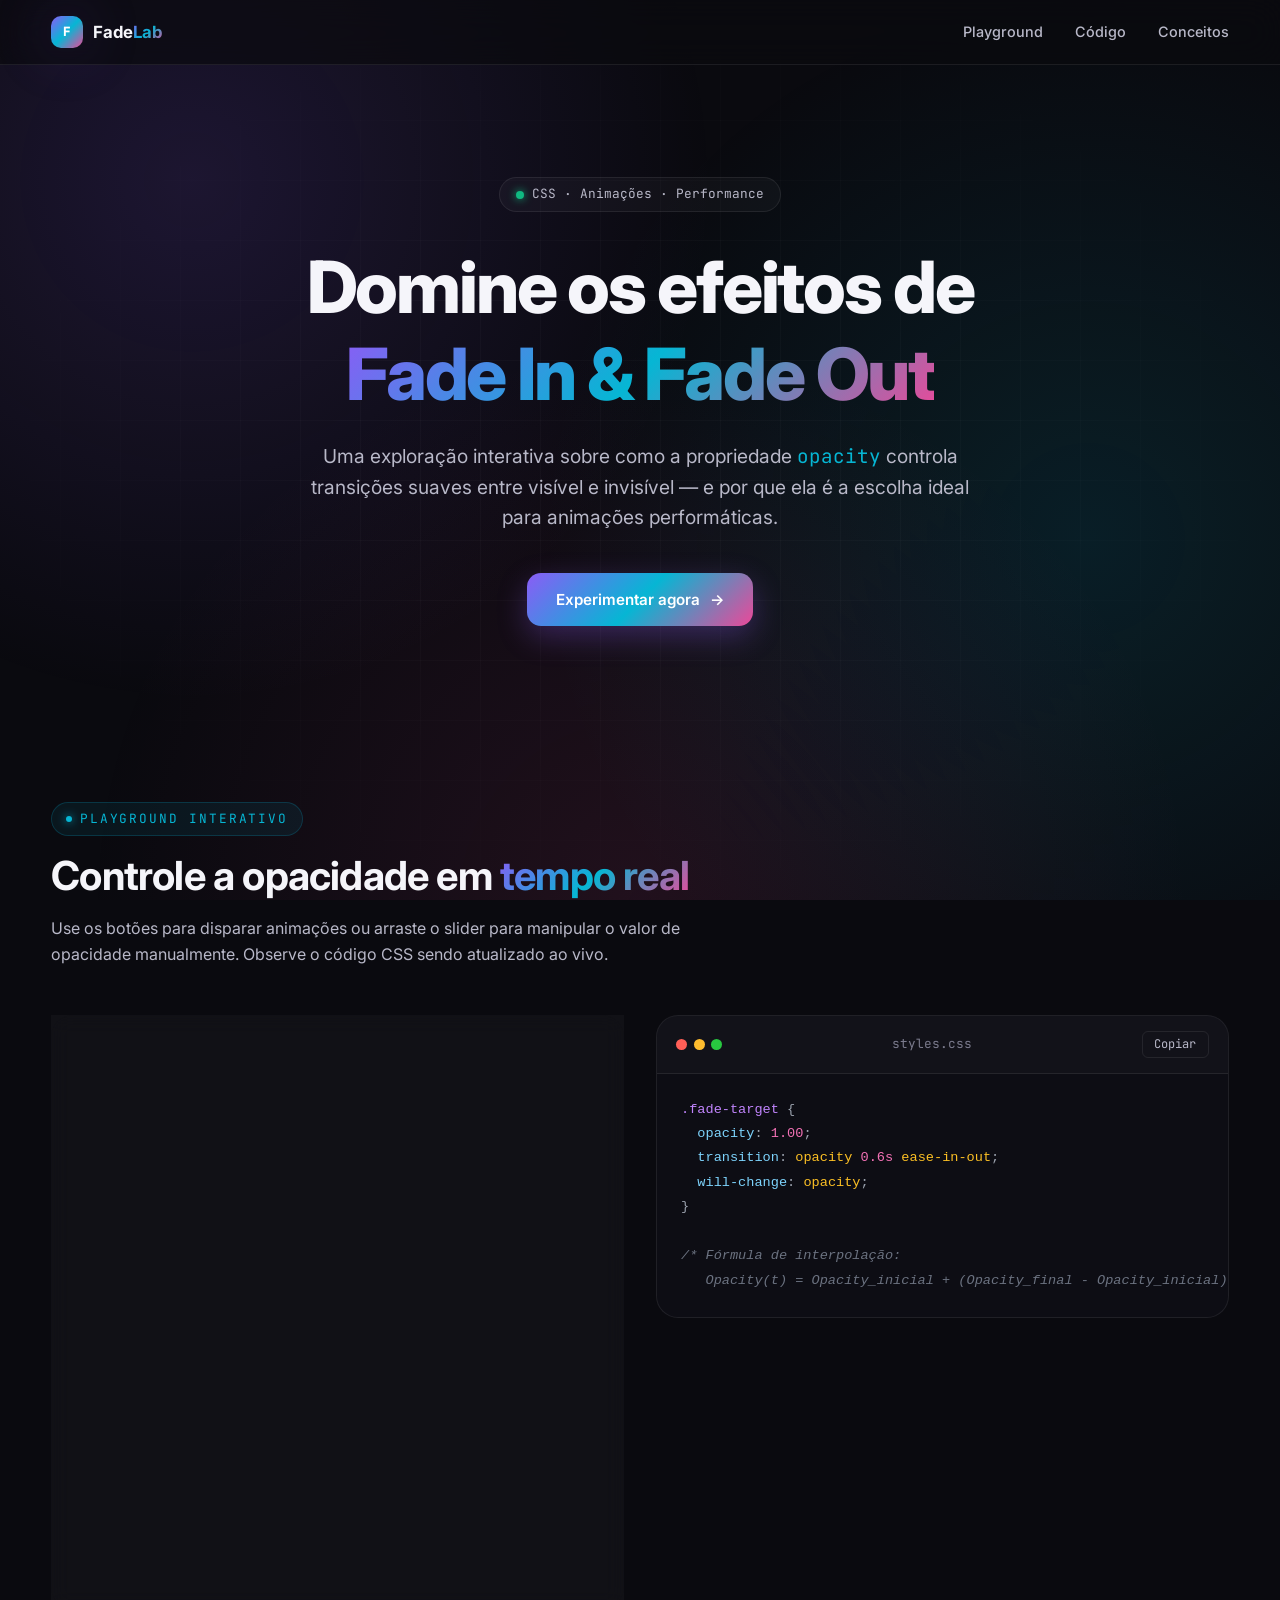
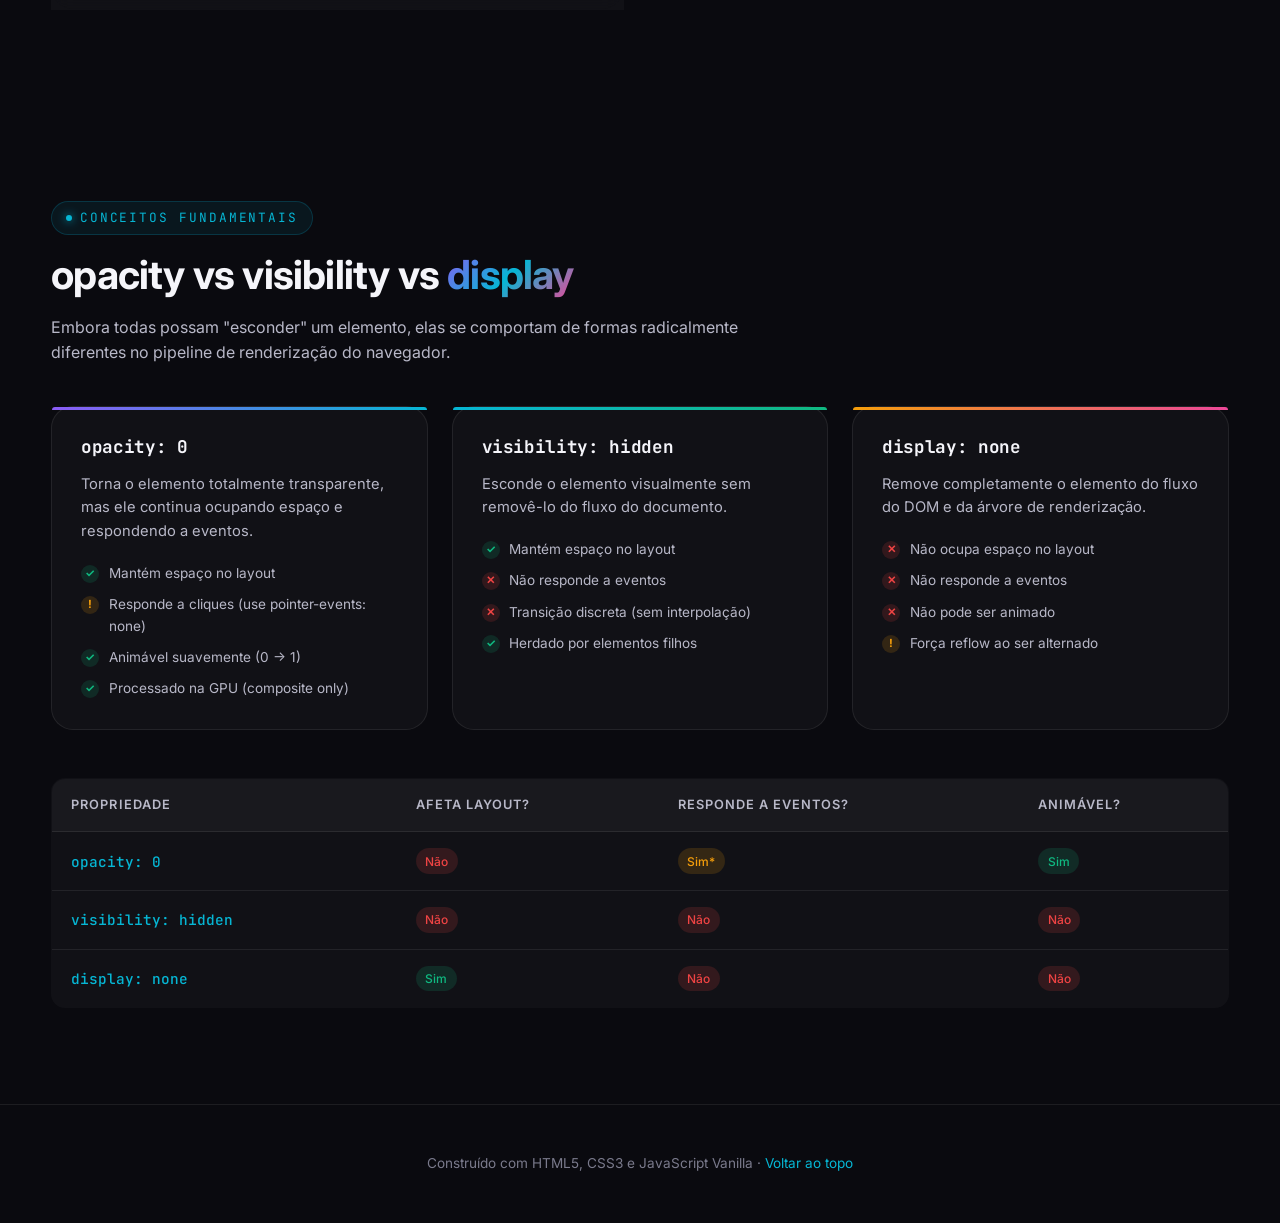
==== commit 6c9c29b1: "2222222222222" ====
--- a/index.html
+++ b/index.html
@@ -1,713 +1,18 @@
 <!DOCTYPE html>
 <html lang="pt-BR">
 <head>
-<meta charset="UTF-8" />
-<meta name="viewport" content="width=device-width, initial-scale=1.0" />
-<meta name="description" content="Demonstração interativa dos efeitos Fade In e Fade Out em CSS." />
-<title>Fade In & Fade Out — Playground Interativo</title>
-<link rel="preconnect" href="https://fonts.googleapis.com">
-<link rel="preconnect" href="https://fonts.gstatic.com" crossorigin>
-<link href="https://fonts.googleapis.com/css2?family=Inter:wght@300;400;500;600;700;800&family=JetBrains+Mono:wght@400;500&display=swap" rel="stylesheet">
-
-<style>
-  /* =========================================================
-     RESET & VARIÁVEIS GLOBAIS
-     ========================================================= */
-  *, *::before, *::after { box-sizing: border-box; margin: 0; padding: 0; }
-
-  :root {
-    --bg-0: #0a0a0f;
-    --bg-1: #11111a;
-    --bg-2: #1a1a26;
-    --surface: rgba(255, 255, 255, 0.03);
-    --border: rgba(255, 255, 255, 0.08);
-    --border-strong: rgba(255, 255, 255, 0.14);
-    --text-0: #f5f5fa;
-    --text-1: #b8b8c8;
-    --text-2: #7a7a8c;
-    --accent-1: #8b5cf6;   /* roxo */
-    --accent-2: #06b6d4;   /* ciano */
-    --accent-3: #ec4899;   /* rosa */
-    --success: #10b981;
-    --warning: #f59e0b;
-    --gradient: linear-gradient(135deg, #8b5cf6 0%, #06b6d4 50%, #ec4899 100%);
-    --gradient-soft: linear-gradient(135deg, rgba(139,92,246,.15), rgba(6,182,212,.15));
-    --radius-sm: 8px;
-    --radius-md: 14px;
-    --radius-lg: 22px;
-    --shadow-glow: 0 0 60px rgba(139, 92, 246, 0.25);
-    --font-sans: 'Inter', -apple-system, BlinkMacSystemFont, 'Segoe UI', Roboto, sans-serif;
-    --font-mono: 'JetBrains Mono', ui-monospace, 'SF Mono', Menlo, monospace;
-  }
-
-  html { scroll-behavior: smooth; }
-
-  body {
-    font-family: var(--font-sans);
-    background: var(--bg-0);
-    color: var(--text-0);
-    line-height: 1.6;
-    min-height: 100vh;
-    overflow-x: hidden;
-    -webkit-font-smoothing: antialiased;
-    -moz-osx-font-smoothing: grayscale;
-  }
-
-  /* Fundo com grade sutil e blobs de luz */
-  body::before {
-    content: '';
-    position: fixed;
-    inset: 0;
-    background-image:
-      radial-gradient(circle at 15% 20%, rgba(139, 92, 246, 0.15), transparent 40%),
-      radial-gradient(circle at 85% 60%, rgba(6, 182, 212, 0.12), transparent 45%),
-      radial-gradient(circle at 50% 100%, rgba(236, 72, 153, 0.1), transparent 50%);
-    pointer-events: none;
-    z-index: -1;
-  }
-
-  body::after {
-    content: '';
-    position: fixed;
-    inset: 0;
-    background-image:
-      linear-gradient(rgba(255,255,255,0.025) 1px, transparent 1px),
-      linear-gradient(90deg, rgba(255,255,255,0.025) 1px, transparent 1px);
-    background-size: 60px 60px;
-    mask-image: radial-gradient(ellipse at center, black 30%, transparent 80%);
-    pointer-events: none;
-    z-index: -1;
-  }
-
-  /* =========================================================
-     LAYOUT GERAL
-     ========================================================= */
-  .container {
-    width: min(1200px, 92%);
-    margin-inline: auto;
-  }
-
-  section { padding: 6rem 0; position: relative; }
-
-  h1, h2, h3 { line-height: 1.2; font-weight: 700; letter-spacing: -0.02em; }
-
-  h2 {
-    font-size: clamp(1.75rem, 3.5vw, 2.5rem);
-    margin-bottom: 1rem;
-  }
-
-  .section-label {
-    display: inline-flex;
-    align-items: center;
-    gap: 0.5rem;
-    font-family: var(--font-mono);
-    font-size: 0.8rem;
-    color: var(--accent-2);
-    text-transform: uppercase;
-    letter-spacing: 0.15em;
-    margin-bottom: 1rem;
-    padding: 0.35rem 0.85rem;
-    background: rgba(6, 182, 212, 0.08);
-    border: 1px solid rgba(6, 182, 212, 0.2);
-    border-radius: 999px;
-    width: fit-content;
-  }
-
-  .section-label::before {
-    content: '';
-    width: 6px; height: 6px;
-    border-radius: 50%;
-    background: var(--accent-2);
-    box-shadow: 0 0 10px var(--accent-2);
-  }
-
-  /* =========================================================
-     NAVBAR
-     ========================================================= */
-  .navbar {
-    position: sticky;
-    top: 0;
-    z-index: 100;
-    backdrop-filter: blur(16px);
-    -webkit-backdrop-filter: blur(16px);
-    background: rgba(10, 10, 15, 0.7);
-    border-bottom: 1px solid var(--border);
-  }
-
-  .navbar .container {
-    display: flex;
-    align-items: center;
-    justify-content: space-between;
-    padding: 1rem 0;
-  }
-
-  .logo {
-    display: flex;
-    align-items: center;
-    gap: 0.6rem;
-    font-weight: 700;
-    font-size: 1.05rem;
-  }
-
-  .logo-mark {
-    width: 32px; height: 32px;
-    border-radius: 10px;
-    background: var(--gradient);
-    display: grid;
-    place-items: center;
-    font-family: var(--font-mono);
-    font-size: 0.8rem;
-    color: white;
-    font-weight: 800;
-    box-shadow: var(--shadow-glow);
-  }
-
-  .nav-links {
-    display: flex;
-    gap: 2rem;
-    list-style: none;
-  }
-
-  .nav-links a {
-    color: var(--text-1);
-    text-decoration: none;
-    font-size: 0.9rem;
-    font-weight: 500;
-    transition: color 0.2s ease;
-  }
-
-  .nav-links a:hover { color: var(--text-0); }
-
-  @media (max-width: 640px) {
-    .nav-links { display: none; }
-  }
-
-  /* =========================================================
-     HERO
-     ========================================================= */
-  .hero {
-    padding: 7rem 0 5rem;
-    text-align: center;
-  }
-
-  .hero-badge {
-    display: inline-flex;
-    align-items: center;
-    gap: 0.5rem;
-    padding: 0.4rem 1rem;
-    background: var(--surface);
-    border: 1px solid var(--border);
-    border-radius: 999px;
-    font-size: 0.8rem;
-    color: var(--text-1);
-    margin-bottom: 2rem;
-    font-family: var(--font-mono);
-  }
-
-  .hero-badge .dot {
-    width: 8px; height: 8px;
-    border-radius: 50%;
-    background: var(--success);
-    box-shadow: 0 0 8px var(--success);
-    animation: pulse 2s infinite;
-  }
-
-  @keyframes pulse {
-    0%, 100% { opacity: 1; transform: scale(1); }
-    50% { opacity: 0.5; transform: scale(0.85); }
-  }
-
-  .hero h1 {
-    font-size: clamp(2.2rem, 6vw, 4.5rem);
-    font-weight: 800;
-    letter-spacing: -0.03em;
-    margin-bottom: 1.5rem;
-  }
-
-  .gradient-text {
-    background: var(--gradient);
-    -webkit-background-clip: text;
-    background-clip: text;
-    color: transparent;
-    display: inline-block;
-  }
-
-  .hero p {
-    font-size: clamp(1rem, 1.5vw, 1.2rem);
-    color: var(--text-1);
-    max-width: 680px;
-    margin: 0 auto 2.5rem;
-  }
-
-  .hero-cta {
-    display: inline-flex;
-    align-items: center;
-    gap: 0.6rem;
-    padding: 0.9rem 1.8rem;
-    background: var(--gradient);
-    color: white;
-    text-decoration: none;
-    border-radius: var(--radius-md);
-    font-weight: 600;
-    font-size: 0.95rem;
-    transition: transform 0.2s ease, box-shadow 0.2s ease;
-    box-shadow: 0 10px 30px rgba(139, 92, 246, 0.3);
-  }
-
-  .hero-cta:hover {
-    transform: translateY(-2px);
-    box-shadow: 0 15px 40px rgba(139, 92, 246, 0.45);
-  }
-
-  /* =========================================================
-     PLAYGROUND
-     ========================================================= */
-  .playground {
-    display: grid;
-    grid-template-columns: 1fr 1fr;
-    gap: 2rem;
-    align-items: start;
-  }
-
-  @media (max-width: 900px) {
-    .playground { grid-template-columns: 1fr; }
-  }
-
-  .card {
-    background: var(--surface);
-    border: 1px solid var(--border);
-    border-radius: var(--radius-lg);
-    padding: 2rem;
-    backdrop-filter: blur(10px);
-    -webkit-backdrop-filter: blur(10px);
-    position: relative;
-    overflow: hidden;
-  }
-
-  .card::before {
-    content: '';
-    position: absolute;
-    top: 0; left: 0; right: 0;
-    height: 1px;
-    background: linear-gradient(90deg, transparent, rgba(139,92,246,.5), transparent);
-  }
-
-  .card-title {
-    font-size: 1.1rem;
-    font-weight: 600;
-    margin-bottom: 1.5rem;
-    display: flex;
-    align-items: center;
-    gap: 0.6rem;
-  }
-
-  .card-title::before {
-    content: '';
-    width: 8px; height: 8px;
-    border-radius: 50%;
-    background: var(--accent-1);
-    box-shadow: 0 0 10px var(--accent-1);
-  }
-
-  /* Área de preview */
-  .preview-area {
-    aspect-ratio: 16 / 10;
-    border-radius: var(--radius-md);
-    background:
-      radial-gradient(circle at 30% 30%, rgba(139,92,246,.15), transparent 60%),
-      linear-gradient(135deg, #0f0f1a, #1a1a2e);
-    border: 1px solid var(--border);
-    display: grid;
-    place-items: center;
-    margin-bottom: 1.5rem;
-    position: relative;
-    overflow: hidden;
-  }
-
-  .preview-area::before {
-    content: '';
-    position: absolute;
-    inset: 0;
-    background-image:
-      linear-gradient(rgba(255,255,255,0.03) 1px, transparent 1px),
-      linear-gradient(90deg, rgba(255,255,255,0.03) 1px, transparent 1px);
-    background-size: 20px 20px;
-  }
-
-  .fade-target {
-    width: 180px;
-    height: 180px;
-    border-radius: var(--radius-md);
-    background: var(--gradient);
-    display: grid;
-    place-items: center;
-    color: white;
-    font-weight: 700;
-    font-size: 1.1rem;
-    box-shadow: 0 20px 60px rgba(139, 92, 246, 0.4);
-    position: relative;
-    z-index: 1;
-    transition: opacity 0.6s ease-in-out;
-    will-change: opacity;
-    font-family: var(--font-mono);
-    letter-spacing: 0.05em;
-  }
-
-  /* Controles */
-  .controls {
-    display: flex;
-    flex-wrap: wrap;
-    gap: 0.6rem;
-    margin-bottom: 1.5rem;
-  }
-
-  .btn {
-    flex: 1;
-    min-width: 100px;
-    padding: 0.75rem 1.2rem;
-    border: 1px solid var(--border-strong);
-    background: var(--surface);
-    color: var(--text-0);
-    border-radius: var(--radius-sm);
-    font-family: var(--font-sans);
-    font-size: 0.85rem;
-    font-weight: 500;
-    cursor: pointer;
-    transition: all 0.2s ease;
-    display: inline-flex;
-    align-items: center;
-    justify-content: center;
-    gap: 0.4rem;
-  }
-
-  .btn:hover {
-    background: rgba(255,255,255,0.06);
-    border-color: var(--accent-1);
-    transform: translateY(-1px);
-  }
-
-  .btn.primary {
-    background: var(--gradient);
-    border-color: transparent;
-    color: white;
-    font-weight: 600;
-  }
-
-  .btn.primary:hover {
-    box-shadow: 0 8px 24px rgba(139, 92, 246, 0.4);
-  }
-
-  /* Slider */
-  .slider-group {
-    margin-top: 1rem;
-  }
-
-  .slider-header {
-    display: flex;
-    justify-content: space-between;
-    align-items: center;
-    margin-bottom: 0.75rem;
-  }
-
-  .slider-label {
-    font-size: 0.85rem;
-    color: var(--text-1);
-    font-weight: 500;
-  }
-
-  .slider-value {
-    font-family: var(--font-mono);
-    font-size: 0.9rem;
-    color: var(--accent-2);
-    background: rgba(6, 182, 212, 0.1);
-    padding: 0.2rem 0.6rem;
-    border-radius: 6px;
-    border: 1px solid rgba(6, 182, 212, 0.2);
-  }
-
-  input[type="range"] {
-    -webkit-appearance: none;
-    appearance: none;
-    width: 100%;
-    height: 6px;
-    background: var(--bg-2);
-    border-radius: 999px;
-    outline: none;
-    cursor: pointer;
-    background: linear-gradient(90deg, var(--accent-1) 0%, var(--accent-2) 100%);
-    position: relative;
-  }
-
-  input[type="range"]::-webkit-slider-thumb {
-    -webkit-appearance: none;
-    appearance: none;
-    width: 20px;
-    height: 20px;
-    border-radius: 50%;
-    background: white;
-    border: 3px solid var(--accent-1);
-    cursor: pointer;
-    box-shadow: 0 2px 10px rgba(0,0,0,0.3);
-    transition: transform 0.15s ease;
-  }
-
-  input[type="range"]::-webkit-slider-thumb:hover {
-    transform: scale(1.15);
-  }
-
-  input[type="range"]::-moz-range-thumb {
-    width: 20px;
-    height: 20px;
-    border-radius: 50%;
-    background: white;
-    border: 3px solid var(--accent-1);
-    cursor: pointer;
-  }
-
-  /* =========================================================
-     PAINEL DE CÓDIGO VIVO
-     ========================================================= */
-  .code-panel {
-    background: #0d0d14;
-    border: 1px solid var(--border);
-    border-radius: var(--radius-lg);
-    overflow: hidden;
-  }
-
-  .code-header {
-    display: flex;
-    align-items: center;
-    justify-content: space-between;
-    padding: 0.9rem 1.2rem;
-    background: rgba(255,255,255,0.02);
-    border-bottom: 1px solid var(--border);
-  }
-
-  .code-dots {
-    display: flex;
-    gap: 0.4rem;
-  }
-
-  .code-dots span {
-    width: 11px; height: 11px;
-    border-radius: 50%;
-  }
-  .code-dots span:nth-child(1) { background: #ff5f57; }
-  .code-dots span:nth-child(2) { background: #febc2e; }
-  .code-dots span:nth-child(3) { background: #28c840; }
-
-  .code-filename {
-    font-family: var(--font-mono);
-    font-size: 0.8rem;
-    color: var(--text-2);
-  }
-
-  .code-copy {
-    background: transparent;
-    border: 1px solid var(--border);
-    color: var(--text-1);
-    padding: 0.3rem 0.7rem;
-    border-radius: 6px;
-    font-size: 0.75rem;
-    cursor: pointer;
-    font-family: var(--font-mono);
-    transition: all 0.2s ease;
-  }
-
-  .code-copy:hover {
-    background: var(--surface);
-    color: var(--text-0);
-  }
-
-  .code-body {
-    padding: 1.5rem;
-    font-family: var(--font-mono);
-    font-size: 0.85rem;
-    line-height: 1.8;
-    overflow-x: auto;
-  }
-
-  .code-body pre { margin: 0; white-space: pre; }
-
-  /* Syntax highlighting */
-  .tok-prop { color: #7dd3fc; }
-  .tok-val  { color: #fbbf24; }
-  .tok-sel  { color: #c084fc; }
-  .tok-com  { color: #6b7280; font-style: italic; }
-  .tok-punc { color: #9ca3af; }
-  .tok-num  { color: #f472b6; }
-
-  /* =========================================================
-     SEÇÃO DIDÁTICA
-     ========================================================= */
-  .comparison-grid {
-    display: grid;
-    grid-template-columns: repeat(3, 1fr);
-    gap: 1.5rem;
-    margin-top: 2.5rem;
-  }
-
-  @media (max-width: 800px) {
-    .comparison-grid { grid-template-columns: 1fr; }
-  }
-
-  .prop-card {
-    background: var(--surface);
-    border: 1px solid var(--border);
-    border-radius: var(--radius-lg);
-    padding: 1.8rem;
-    position: relative;
-    transition: transform 0.3s ease, border-color 0.3s ease;
-  }
-
-  .prop-card:hover {
-    transform: translateY(-4px);
-    border-color: var(--border-strong);
-  }
-
-  .prop-card::before {
-    content: '';
-    position: absolute;
-    top: 0; left: 0;
-    width: 100%;
-    height: 3px;
-    border-radius: var(--radius-lg) var(--radius-lg) 0 0;
-  }
-
-  .prop-card.opacity-card::before { background: linear-gradient(90deg, var(--accent-1), var(--accent-2)); }
-  .prop-card.visibility-card::before { background: linear-gradient(90deg, var(--accent-2), var(--success)); }
-  .prop-card.display-card::before { background: linear-gradient(90deg, var(--warning), var(--accent-3)); }
-
-  .prop-card h3 {
-    font-family: var(--font-mono);
-    font-size: 1.1rem;
-    margin-bottom: 1rem;
-    color: var(--text-0);
-  }
-
-  .prop-card p {
-    color: var(--text-1);
-    font-size: 0.92rem;
-    margin-bottom: 1.2rem;
-  }
-
-  .prop-features {
-    list-style: none;
-    display: flex;
-    flex-direction: column;
-    gap: 0.6rem;
-  }
-
-  .prop-features li {
-    display: flex;
-    align-items: flex-start;
-    gap: 0.6rem;
-    font-size: 0.85rem;
-    color: var(--text-1);
-  }
-
-  .prop-features .icon {
-    flex-shrink: 0;
-    width: 18px; height: 18px;
-    border-radius: 50%;
-    display: grid;
-    place-items: center;
-    font-size: 0.7rem;
-    font-weight: 700;
-    margin-top: 2px;
-  }
-
-  .icon.yes { background: rgba(16, 185, 129, 0.15); color: var(--success); }
-  .icon.no  { background: rgba(239, 68, 68, 0.15); color: #ef4444; }
-  .icon.warn { background: rgba(245, 158, 11, 0.15); color: var(--warning); }
-
-  /* Tabela comparativa */
-  .comparison-table {
-    width: 100%;
-    margin-top: 3rem;
-    border-collapse: collapse;
-    background: var(--surface);
-    border: 1px solid var(--border);
-    border-radius: var(--radius-md);
-    overflow: hidden;
-    font-size: 0.9rem;
-  }
-
-  .comparison-table th,
-  .comparison-table td {
-    padding: 1rem 1.2rem;
-    text-align: left;
-    border-bottom: 1px solid var(--border);
-  }
-
-  .comparison-table th {
-    background: rgba(255,255,255,0.03);
-    font-weight: 600;
-    font-size: 0.8rem;
-    text-transform: uppercase;
-    letter-spacing: 0.08em;
-    color: var(--text-1);
-  }
-
-  .comparison-table td:first-child {
-    font-family: var(--font-mono);
-    color: var(--accent-2);
-    font-weight: 500;
-  }
-
-  .comparison-table tr:last-child td { border-bottom: none; }
-
-  .comparison-table tr:hover td { background: rgba(255,255,255,0.02); }
-
-  .pill {
-    display: inline-block;
-    padding: 0.2rem 0.6rem;
-    border-radius: 999px;
-    font-size: 0.75rem;
-    font-weight: 500;
-  }
-
-  .pill.yes { background: rgba(16, 185, 129, 0.15); color: var(--success); }
-  .pill.no  { background: rgba(239, 68, 68, 0.15); color: #ef4444; }
-  .pill.partial { background: rgba(245, 158, 11, 0.15); color: var(--warning); }
-
-  /* =========================================================
-     FOOTER
-     ========================================================= */
-  footer {
-    padding: 3rem 0;
-    border-top: 1px solid var(--border);
-    text-align: center;
-    color: var(--text-2);
-    font-size: 0.85rem;
-  }
-
-  footer a {
-    color: var(--accent-2);
-    text-decoration: none;
-  }
-
-  /* Scrollbar */
-  ::-webkit-scrollbar { width: 10px; height: 10px; }
-  ::-webkit-scrollbar-track { background: var(--bg-1); }
-  ::-webkit-scrollbar-thumb { background: var(--bg-2); border-radius: 10px; }
-  ::-webkit-scrollbar-thumb:hover { background: #2a2a3a; }
-
-  /* Animação de entrada */
-  .fade-up {
-    opacity: 0;
-    transform: translateY(20px);
-    animation: fadeUp 0.8s ease forwards;
-  }
-
-  @keyframes fadeUp {
-    to { opacity: 1; transform: translateY(0); }
-  }
-
-  .delay-1 { animation-delay: 0.1s; }
-  .delay-2 { animation-delay: 0.2s; }
-  .delay-3 { animation-delay: 0.3s; }
-</style>
+  <meta charset="UTF-8" />
+  <meta name="viewport" content="width=device-width, initial-scale=1.0" />
+  <meta name="description" content="Demonstração interativa dos efeitos Fade In e Fade Out em CSS." />
+  <title>Fade In & Fade Out — Playground Interativo</title>
+
+  <!-- Fontes -->
+  <link rel="preconnect" href="https://fonts.googleapis.com">
+  <link rel="preconnect" href="https://fonts.gstatic.com" crossorigin>
+  <link href="https://fonts.googleapis.com/css2?family=Inter:wght@300;400;500;600;700;800&family=JetBrains+Mono:wght@400;500&display=swap" rel="stylesheet">
+
+  <!-- CSS externo -->
+  <link rel="stylesheet" href="style.css" />
 </head>
 <body>
 
@@ -896,167 +201,7 @@
     </div>
   </footer>
 
-<script>
-  /* =========================================================
-     LÓGICA DO PLAYGROUND
-     ========================================================= */
-
-  // Referências aos elementos DOM
-  const fadeTarget       = document.getElementById('fadeTarget');
-  const targetLabel      = document.getElementById('targetLabel');
-  const opacitySlider    = document.getElementById('opacitySlider');
-  const sliderValueDisp  = document.getElementById('sliderValueDisplay');
-  const codeOutput       = document.getElementById('codeOutput');
-  const btnFadeIn        = document.getElementById('btnFadeIn');
-  const btnFadeOut       = document.getElementById('btnFadeOut');
-  const btnToggle        = document.getElementById('btnToggle');
-  const btnReset         = document.getElementById('btnReset');
-  const btnCopy          = document.getElementById('btnCopy');
-
-  // Estado atual da opacidade
-  let currentOpacity = 1;
-
-  /**
-   * Aplica um valor de opacidade ao elemento alvo
-   * e atualiza todas as interfaces dependentes.
-   */
-  function applyOpacity(value) {
-    // Clamp entre 0 e 1
-    currentOpacity = Math.max(0, Math.min(1, value));
-
-    // Atualiza o elemento visual
-    fadeTarget.style.opacity = currentOpacity;
-
-    // Atualiza labels
-    const formatted = currentOpacity.toFixed(2);
-    targetLabel.textContent = formatted;
-    sliderValueDisp.textContent = formatted;
-    opacitySlider.value = Math.round(currentOpacity * 100);
-
-    // Atualiza o painel de código
-    renderCode();
-  }
-
-  /**
-   * Renderiza o snippet CSS no painel de código vivo,
-   * com syntax highlighting manual via spans.
-   */
-  function renderCode() {
-    const opacity = currentOpacity.toFixed(2);
-    const transitionDuration = '0.6s';
-
-    // Código "cru" para copiar
-    const rawCode =
-`.fade-target {
-  opacity: ${opacity};
-  transition: opacity ${transitionDuration} ease-in-out;
-  will-change: opacity;
-}
-
-/* Fórmula de interpolação:
-   Opacity(t) = ${currentOpacity > 0.5 ? '1.00' : '0.00'} + (${opacity} - ${currentOpacity > 0.5 ? '1.00' : '0.00'}) × f(t) */`;
-
-    // Versão com syntax highlighting
-    const highlighted =
-`<span class="tok-sel">.fade-target</span> <span class="tok-punc">{</span>
-  <span class="tok-prop">opacity</span><span class="tok-punc">:</span> <span class="tok-num">${opacity}</span><span class="tok-punc">;</span>
-  <span class="tok-prop">transition</span><span class="tok-punc">:</span> <span class="tok-val">opacity</span> <span class="tok-num">${transitionDuration}</span> <span class="tok-val">ease-in-out</span><span class="tok-punc">;</span>
-  <span class="tok-prop">will-change</span><span class="tok-punc">:</span> <span class="tok-val">opacity</span><span class="tok-punc">;</span>
-<span class="tok-punc">}</span>
-
-<span class="tok-com">/* Fórmula de interpolação:
-   Opacity(t) = Opacity_inicial + (Opacity_final - Opacity_inicial) × f(t) */</span>`;
-
-    codeOutput.innerHTML = highlighted;
-
-    // Armazena o código puro para o botão copiar
-    btnCopy.dataset.raw = rawCode;
-  }
-
-  /**
-   * Animação programática de fade com easing.
-   * Usa requestAnimationFrame para suavidade.
-   */
-  function animateOpacity(from, to, duration = 600) {
-    const start = performance.now();
-
-    // Curva ease-in-out (cubic bezier simplificada)
-    const easeInOut = t => t < 0.5
-      ? 2 * t * t
-      : 1 - Math.pow(-2 * t + 2, 2) / 2;
-
-    function step(now) {
-      const elapsed = now - start;
-      const progress = Math.min(elapsed / duration, 1);
-      const eased = easeInOut(progress);
-      const value = from + (to - from) * eased;
-
-      applyOpacity(value);
-
-      if (progress < 1) {
-        requestAnimationFrame(step);
-      }
-    }
-
-    requestAnimationFrame(step);
-  }
-
-  /* =========================================================
-     EVENT LISTENERS
-     ========================================================= */
-
-  // Slider: atualiza opacidade em tempo real
-  opacitySlider.addEventListener('input', (e) => {
-    // Desabilita transição CSS durante drag para resposta imediata
-    fadeTarget.style.transition = 'none';
-    applyOpacity(e.target.value / 100);
-    // Restaura transição no próximo frame
-    requestAnimationFrame(() => {
-      fadeTarget.style.transition = 'opacity 0.6s ease-in-out';
-    });
-  });
-
-  // Botão Fade In
-  btnFadeIn.addEventListener('click', () => {
-    animateOpacity(currentOpacity, 1);
-  });
-
-  // Botão Fade Out
-  btnFadeOut.addEventListener('click', () => {
-    animateOpacity(currentOpacity, 0);
-  });
-
-  // Botão Toggle
-  btnToggle.addEventListener('click', () => {
-    const target = currentOpacity > 0.5 ? 0 : 1;
-    animateOpacity(currentOpacity, target);
-  });
-
-  // Botão Reset
-  btnReset.addEventListener('click', () => {
-    animateOpacity(currentOpacity, 1);
-  });
-
-  // Botão Copiar código
-  btnCopy.addEventListener('click', async () => {
-    try {
-      await navigator.clipboard.writeText(btnCopy.dataset.raw);
-      const original = btnCopy.textContent;
-      btnCopy.textContent = '✓ Copiado';
-      btnCopy.style.color = 'var(--success)';
-      btnCopy.style.borderColor = 'var(--success)';
-      setTimeout(() => {
-        btnCopy.textContent = original;
-        btnCopy.style.color = '';
-        btnCopy.style.borderColor = '';
-      }, 1500);
-    } catch (err) {
-      console.error('Falha ao copiar:', err);
-    }
-  });
-
-  // Inicialização
-  applyOpacity(1);
-</script>
+  <!-- JS externo -->
+  <script src="script.js"></script>
 </body>
 </html>
--- a/style.css
+++ b/style.css
@@ -0,0 +1,697 @@
+/* =========================================================
+   RESET & VARIÁVEIS GLOBAIS
+   ========================================================= */
+*, *::before, *::after { box-sizing: border-box; margin: 0; padding: 0; }
+
+:root {
+  --bg-0: #0a0a0f;
+  --bg-1: #11111a;
+  --bg-2: #1a1a26;
+  --surface: rgba(255, 255, 255, 0.03);
+  --border: rgba(255, 255, 255, 0.08);
+  --border-strong: rgba(255, 255, 255, 0.14);
+  --text-0: #f5f5fa;
+  --text-1: #b8b8c8;
+  --text-2: #7a7a8c;
+  --accent-1: #8b5cf6;   /* roxo */
+  --accent-2: #06b6d4;   /* ciano */
+  --accent-3: #ec4899;   /* rosa */
+  --success: #10b981;
+  --warning: #f59e0b;
+  --gradient: linear-gradient(135deg, #8b5cf6 0%, #06b6d4 50%, #ec4899 100%);
+  --gradient-soft: linear-gradient(135deg, rgba(139,92,246,.15), rgba(6,182,212,.15));
+  --radius-sm: 8px;
+  --radius-md: 14px;
+  --radius-lg: 22px;
+  --shadow-glow: 0 0 60px rgba(139, 92, 246, 0.25);
+  --font-sans: 'Inter', -apple-system, BlinkMacSystemFont, 'Segoe UI', Roboto, sans-serif;
+  --font-mono: 'JetBrains Mono', ui-monospace, 'SF Mono', Menlo, monospace;
+}
+
+html { scroll-behavior: smooth; }
+
+body {
+  font-family: var(--font-sans);
+  background: var(--bg-0);
+  color: var(--text-0);
+  line-height: 1.6;
+  min-height: 100vh;
+  overflow-x: hidden;
+  -webkit-font-smoothing: antialiased;
+  -moz-osx-font-smoothing: grayscale;
+}
+
+/* Fundo com grade sutil e blobs de luz */
+body::before {
+  content: '';
+  position: fixed;
+  inset: 0;
+  background-image:
+    radial-gradient(circle at 15% 20%, rgba(139, 92, 246, 0.15), transparent 40%),
+    radial-gradient(circle at 85% 60%, rgba(6, 182, 212, 0.12), transparent 45%),
+    radial-gradient(circle at 50% 100%, rgba(236, 72, 153, 0.1), transparent 50%);
+  pointer-events: none;
+  z-index: -1;
+}
+
+body::after {
+  content: '';
+  position: fixed;
+  inset: 0;
+  background-image:
+    linear-gradient(rgba(255,255,255,0.025) 1px, transparent 1px),
+    linear-gradient(90deg, rgba(255,255,255,0.025) 1px, transparent 1px);
+  background-size: 60px 60px;
+  mask-image: radial-gradient(ellipse at center, black 30%, transparent 80%);
+  pointer-events: none;
+  z-index: -1;
+}
+
+/* =========================================================
+   LAYOUT GERAL
+   ========================================================= */
+.container {
+  width: min(1200px, 92%);
+  margin-inline: auto;
+}
+
+section { padding: 6rem 0; position: relative; }
+
+h1, h2, h3 { line-height: 1.2; font-weight: 700; letter-spacing: -0.02em; }
+
+h2 {
+  font-size: clamp(1.75rem, 3.5vw, 2.5rem);
+  margin-bottom: 1rem;
+}
+
+.section-label {
+  display: inline-flex;
+  align-items: center;
+  gap: 0.5rem;
+  font-family: var(--font-mono);
+  font-size: 0.8rem;
+  color: var(--accent-2);
+  text-transform: uppercase;
+  letter-spacing: 0.15em;
+  margin-bottom: 1rem;
+  padding: 0.35rem 0.85rem;
+  background: rgba(6, 182, 212, 0.08);
+  border: 1px solid rgba(6, 182, 212, 0.2);
+  border-radius: 999px;
+  width: fit-content;
+}
+
+.section-label::before {
+  content: '';
+  width: 6px; height: 6px;
+  border-radius: 50%;
+  background: var(--accent-2);
+  box-shadow: 0 0 10px var(--accent-2);
+}
+
+/* =========================================================
+   NAVBAR
+   ========================================================= */
+.navbar {
+  position: sticky;
+  top: 0;
+  z-index: 100;
+  backdrop-filter: blur(16px);
+  -webkit-backdrop-filter: blur(16px);
+  background: rgba(10, 10, 15, 0.7);
+  border-bottom: 1px solid var(--border);
+}
+
+.navbar .container {
+  display: flex;
+  align-items: center;
+  justify-content: space-between;
+  padding: 1rem 0;
+}
+
+.logo {
+  display: flex;
+  align-items: center;
+  gap: 0.6rem;
+  font-weight: 700;
+  font-size: 1.05rem;
+}
+
+.logo-mark {
+  width: 32px; height: 32px;
+  border-radius: 10px;
+  background: var(--gradient);
+  display: grid;
+  place-items: center;
+  font-family: var(--font-mono);
+  font-size: 0.8rem;
+  color: white;
+  font-weight: 800;
+  box-shadow: var(--shadow-glow);
+}
+
+.nav-links {
+  display: flex;
+  gap: 2rem;
+  list-style: none;
+}
+
+.nav-links a {
+  color: var(--text-1);
+  text-decoration: none;
+  font-size: 0.9rem;
+  font-weight: 500;
+  transition: color 0.2s ease;
+}
+
+.nav-links a:hover { color: var(--text-0); }
+
+@media (max-width: 640px) {
+  .nav-links { display: none; }
+}
+
+/* =========================================================
+   HERO
+   ========================================================= */
+.hero {
+  padding: 7rem 0 5rem;
+  text-align: center;
+}
+
+.hero-badge {
+  display: inline-flex;
+  align-items: center;
+  gap: 0.5rem;
+  padding: 0.4rem 1rem;
+  background: var(--surface);
+  border: 1px solid var(--border);
+  border-radius: 999px;
+  font-size: 0.8rem;
+  color: var(--text-1);
+  margin-bottom: 2rem;
+  font-family: var(--font-mono);
+}
+
+.hero-badge .dot {
+  width: 8px; height: 8px;
+  border-radius: 50%;
+  background: var(--success);
+  box-shadow: 0 0 8px var(--success);
+  animation: pulse 2s infinite;
+}
+
+@keyframes pulse {
+  0%, 100% { opacity: 1; transform: scale(1); }
+  50% { opacity: 0.5; transform: scale(0.85); }
+}
+
+.hero h1 {
+  font-size: clamp(2.2rem, 6vw, 4.5rem);
+  font-weight: 800;
+  letter-spacing: -0.03em;
+  margin-bottom: 1.5rem;
+}
+
+.gradient-text {
+  background: var(--gradient);
+  -webkit-background-clip: text;
+  background-clip: text;
+  color: transparent;
+  display: inline-block;
+}
+
+.hero p {
+  font-size: clamp(1rem, 1.5vw, 1.2rem);
+  color: var(--text-1);
+  max-width: 680px;
+  margin: 0 auto 2.5rem;
+}
+
+.hero-cta {
+  display: inline-flex;
+  align-items: center;
+  gap: 0.6rem;
+  padding: 0.9rem 1.8rem;
+  background: var(--gradient);
+  color: white;
+  text-decoration: none;
+  border-radius: var(--radius-md);
+  font-weight: 600;
+  font-size: 0.95rem;
+  transition: transform 0.2s ease, box-shadow 0.2s ease;
+  box-shadow: 0 10px 30px rgba(139, 92, 246, 0.3);
+}
+
+.hero-cta:hover {
+  transform: translateY(-2px);
+  box-shadow: 0 15px 40px rgba(139, 92, 246, 0.45);
+}
+
+/* =========================================================
+   PLAYGROUND
+   ========================================================= */
+.playground {
+  display: grid;
+  grid-template-columns: 1fr 1fr;
+  gap: 2rem;
+  align-items: start;
+}
+
+@media (max-width: 900px) {
+  .playground { grid-template-columns: 1fr; }
+}
+
+.card {
+  background: var(--surface);
+  border: 1px solid var(--border);
+  border-radius: var(--radius-lg);
+  padding: 2rem;
+  backdrop-filter: blur(10px);
+  -webkit-backdrop-filter: blur(10px);
+  position: relative;
+  overflow: hidden;
+}
+
+.card::before {
+  content: '';
+  position: absolute;
+  top: 0; left: 0; right: 0;
+  height: 1px;
+  background: linear-gradient(90deg, transparent, rgba(139,92,246,.5), transparent);
+}
+
+.card-title {
+  font-size: 1.1rem;
+  font-weight: 600;
+  margin-bottom: 1.5rem;
+  display: flex;
+  align-items: center;
+  gap: 0.6rem;
+}
+
+.card-title::before {
+  content: '';
+  width: 8px; height: 8px;
+  border-radius: 50%;
+  background: var(--accent-1);
+  box-shadow: 0 0 10px var(--accent-1);
+}
+
+/* Área de preview */
+.preview-area {
+  aspect-ratio: 16 / 10;
+  border-radius: var(--radius-md);
+  background:
+    radial-gradient(circle at 30% 30%, rgba(139,92,246,.15), transparent 60%),
+    linear-gradient(135deg, #0f0f1a, #1a1a2e);
+  border: 1px solid var(--border);
+  display: grid;
+  place-items: center;
+  margin-bottom: 1.5rem;
+  position: relative;
+  overflow: hidden;
+}
+
+.preview-area::before {
+  content: '';
+  position: absolute;
+  inset: 0;
+  background-image:
+    linear-gradient(rgba(255,255,255,0.03) 1px, transparent 1px),
+    linear-gradient(90deg, rgba(255,255,255,0.03) 1px, transparent 1px);
+  background-size: 20px 20px;
+}
+
+.fade-target {
+  width: 180px;
+  height: 180px;
+  border-radius: var(--radius-md);
+  background: var(--gradient);
+  display: grid;
+  place-items: center;
+  color: white;
+  font-weight: 700;
+  font-size: 1.1rem;
+  box-shadow: 0 20px 60px rgba(139, 92, 246, 0.4);
+  position: relative;
+  z-index: 1;
+  transition: opacity 0.6s ease-in-out;
+  will-change: opacity;
+  font-family: var(--font-mono);
+  letter-spacing: 0.05em;
+}
+
+/* Controles */
+.controls {
+  display: flex;
+  flex-wrap: wrap;
+  gap: 0.6rem;
+  margin-bottom: 1.5rem;
+}
+
+.btn {
+  flex: 1;
+  min-width: 100px;
+  padding: 0.75rem 1.2rem;
+  border: 1px solid var(--border-strong);
+  background: var(--surface);
+  color: var(--text-0);
+  border-radius: var(--radius-sm);
+  font-family: var(--font-sans);
+  font-size: 0.85rem;
+  font-weight: 500;
+  cursor: pointer;
+  transition: all 0.2s ease;
+  display: inline-flex;
+  align-items: center;
+  justify-content: center;
+  gap: 0.4rem;
+}
+
+.btn:hover {
+  background: rgba(255,255,255,0.06);
+  border-color: var(--accent-1);
+  transform: translateY(-1px);
+}
+
+.btn.primary {
+  background: var(--gradient);
+  border-color: transparent;
+  color: white;
+  font-weight: 600;
+}
+
+.btn.primary:hover {
+  box-shadow: 0 8px 24px rgba(139, 92, 246, 0.4);
+}
+
+/* Slider */
+.slider-group {
+  margin-top: 1rem;
+}
+
+.slider-header {
+  display: flex;
+  justify-content: space-between;
+  align-items: center;
+  margin-bottom: 0.75rem;
+}
+
+.slider-label {
+  font-size: 0.85rem;
+  color: var(--text-1);
+  font-weight: 500;
+}
+
+.slider-value {
+  font-family: var(--font-mono);
+  font-size: 0.9rem;
+  color: var(--accent-2);
+  background: rgba(6, 182, 212, 0.1);
+  padding: 0.2rem 0.6rem;
+  border-radius: 6px;
+  border: 1px solid rgba(6, 182, 212, 0.2);
+}
+
+input[type="range"] {
+  -webkit-appearance: none;
+  appearance: none;
+  width: 100%;
+  height: 6px;
+  background: var(--bg-2);
+  border-radius: 999px;
+  outline: none;
+  cursor: pointer;
+  background: linear-gradient(90deg, var(--accent-1) 0%, var(--accent-2) 100%);
+  position: relative;
+}
+
+input[type="range"]::-webkit-slider-thumb {
+  -webkit-appearance: none;
+  appearance: none;
+  width: 20px;
+  height: 20px;
+  border-radius: 50%;
+  background: white;
+  border: 3px solid var(--accent-1);
+  cursor: pointer;
+  box-shadow: 0 2px 10px rgba(0,0,0,0.3);
+  transition: transform 0.15s ease;
+}
+
+input[type="range"]::-webkit-slider-thumb:hover {
+  transform: scale(1.15);
+}
+
+input[type="range"]::-moz-range-thumb {
+  width: 20px;
+  height: 20px;
+  border-radius: 50%;
+  background: white;
+  border: 3px solid var(--accent-1);
+  cursor: pointer;
+}
+
+/* =========================================================
+   PAINEL DE CÓDIGO VIVO
+   ========================================================= */
+.code-panel {
+  background: #0d0d14;
+  border: 1px solid var(--border);
+  border-radius: var(--radius-lg);
+  overflow: hidden;
+}
+
+.code-header {
+  display: flex;
+  align-items: center;
+  justify-content: space-between;
+  padding: 0.9rem 1.2rem;
+  background: rgba(255,255,255,0.02);
+  border-bottom: 1px solid var(--border);
+}
+
+.code-dots {
+  display: flex;
+  gap: 0.4rem;
+}
+
+.code-dots span {
+  width: 11px; height: 11px;
+  border-radius: 50%;
+}
+.code-dots span:nth-child(1) { background: #ff5f57; }
+.code-dots span:nth-child(2) { background: #febc2e; }
+.code-dots span:nth-child(3) { background: #28c840; }
+
+.code-filename {
+  font-family: var(--font-mono);
+  font-size: 0.8rem;
+  color: var(--text-2);
+}
+
+.code-copy {
+  background: transparent;
+  border: 1px solid var(--border);
+  color: var(--text-1);
+  padding: 0.3rem 0.7rem;
+  border-radius: 6px;
+  font-size: 0.75rem;
+  cursor: pointer;
+  font-family: var(--font-mono);
+  transition: all 0.2s ease;
+}
+
+.code-copy:hover {
+  background: var(--surface);
+  color: var(--text-0);
+}
+
+.code-body {
+  padding: 1.5rem;
+  font-family: var(--font-mono);
+  font-size: 0.85rem;
+  line-height: 1.8;
+  overflow-x: auto;
+}
+
+.code-body pre { margin: 0; white-space: pre; }
+
+/* Syntax highlighting */
+.tok-prop { color: #7dd3fc; }
+.tok-val  { color: #fbbf24; }
+.tok-sel  { color: #c084fc; }
+.tok-com  { color: #6b7280; font-style: italic; }
+.tok-punc { color: #9ca3af; }
+.tok-num  { color: #f472b6; }
+
+/* =========================================================
+   SEÇÃO DIDÁTICA
+   ========================================================= */
+.comparison-grid {
+  display: grid;
+  grid-template-columns: repeat(3, 1fr);
+  gap: 1.5rem;
+  margin-top: 2.5rem;
+}
+
+@media (max-width: 800px) {
+  .comparison-grid { grid-template-columns: 1fr; }
+}
+
+.prop-card {
+  background: var(--surface);
+  border: 1px solid var(--border);
+  border-radius: var(--radius-lg);
+  padding: 1.8rem;
+  position: relative;
+  transition: transform 0.3s ease, border-color 0.3s ease;
+}
+
+.prop-card:hover {
+  transform: translateY(-4px);
+  border-color: var(--border-strong);
+}
+
+.prop-card::before {
+  content: '';
+  position: absolute;
+  top: 0; left: 0;
+  width: 100%;
+  height: 3px;
+  border-radius: var(--radius-lg) var(--radius-lg) 0 0;
+}
+
+.prop-card.opacity-card::before { background: linear-gradient(90deg, var(--accent-1), var(--accent-2)); }
+.prop-card.visibility-card::before { background: linear-gradient(90deg, var(--accent-2), var(--success)); }
+.prop-card.display-card::before { background: linear-gradient(90deg, var(--warning), var(--accent-3)); }
+
+.prop-card h3 {
+  font-family: var(--font-mono);
+  font-size: 1.1rem;
+  margin-bottom: 1rem;
+  color: var(--text-0);
+}
+
+.prop-card p {
+  color: var(--text-1);
+  font-size: 0.92rem;
+  margin-bottom: 1.2rem;
+}
+
+.prop-features {
+  list-style: none;
+  display: flex;
+  flex-direction: column;
+  gap: 0.6rem;
+}
+
+.prop-features li {
+  display: flex;
+  align-items: flex-start;
+  gap: 0.6rem;
+  font-size: 0.85rem;
+  color: var(--text-1);
+}
+
+.prop-features .icon {
+  flex-shrink: 0;
+  width: 18px; height: 18px;
+  border-radius: 50%;
+  display: grid;
+  place-items: center;
+  font-size: 0.7rem;
+  font-weight: 700;
+  margin-top: 2px;
+}
+
+.icon.yes { background: rgba(16, 185, 129, 0.15); color: var(--success); }
+.icon.no  { background: rgba(239, 68, 68, 0.15); color: #ef4444; }
+.icon.warn { background: rgba(245, 158, 11, 0.15); color: var(--warning); }
+
+/* Tabela comparativa */
+.comparison-table {
+  width: 100%;
+  margin-top: 3rem;
+  border-collapse: collapse;
+  background: var(--surface);
+  border: 1px solid var(--border);
+  border-radius: var(--radius-md);
+  overflow: hidden;
+  font-size: 0.9rem;
+}
+
+.comparison-table th,
+.comparison-table td {
+  padding: 1rem 1.2rem;
+  text-align: left;
+  border-bottom: 1px solid var(--border);
+}
+
+.comparison-table th {
+  background: rgba(255,255,255,0.03);
+  font-weight: 600;
+  font-size: 0.8rem;
+  text-transform: uppercase;
+  letter-spacing: 0.08em;
+  color: var(--text-1);
+}
+
+.comparison-table td:first-child {
+  font-family: var(--font-mono);
+  color: var(--accent-2);
+  font-weight: 500;
+}
+
+.comparison-table tr:last-child td { border-bottom: none; }
+
+.comparison-table tr:hover td { background: rgba(255,255,255,0.02); }
+
+.pill {
+  display: inline-block;
+  padding: 0.2rem 0.6rem;
+  border-radius: 999px;
+  font-size: 0.75rem;
+  font-weight: 500;
+}
+
+.pill.yes { background: rgba(16, 185, 129, 0.15); color: var(--success); }
+.pill.no  { background: rgba(239, 68, 68, 0.15); color: #ef4444; }
+.pill.partial { background: rgba(245, 158, 11, 0.15); color: var(--warning); }
+
+/* =========================================================
+   FOOTER
+   ========================================================= */
+footer {
+  padding: 3rem 0;
+  border-top: 1px solid var(--border);
+  text-align: center;
+  color: var(--text-2);
+  font-size: 0.85rem;
+}
+
+footer a {
+  color: var(--accent-2);
+  text-decoration: none;
+}
+
+/* Scrollbar */
+::-webkit-scrollbar { width: 10px; height: 10px; }
+::-webkit-scrollbar-track { background: var(--bg-1); }
+::-webkit-scrollbar-thumb { background: var(--bg-2); border-radius: 10px; }
+::-webkit-scrollbar-thumb:hover { background: #2a2a3a; }
+
+/* Animação de entrada */
+.fade-up {
+  opacity: 0;
+  transform: translateY(20px);
+  animation: fadeUp 0.8s ease forwards;
+}
+
+@keyframes fadeUp {
+  to { opacity: 1; transform: translateY(0); }
+}
+
+.delay-1 { animation-delay: 0.1s; }
+.delay-2 { animation-delay: 0.2s; }
+.delay-3 { animation-delay: 0.3s; }
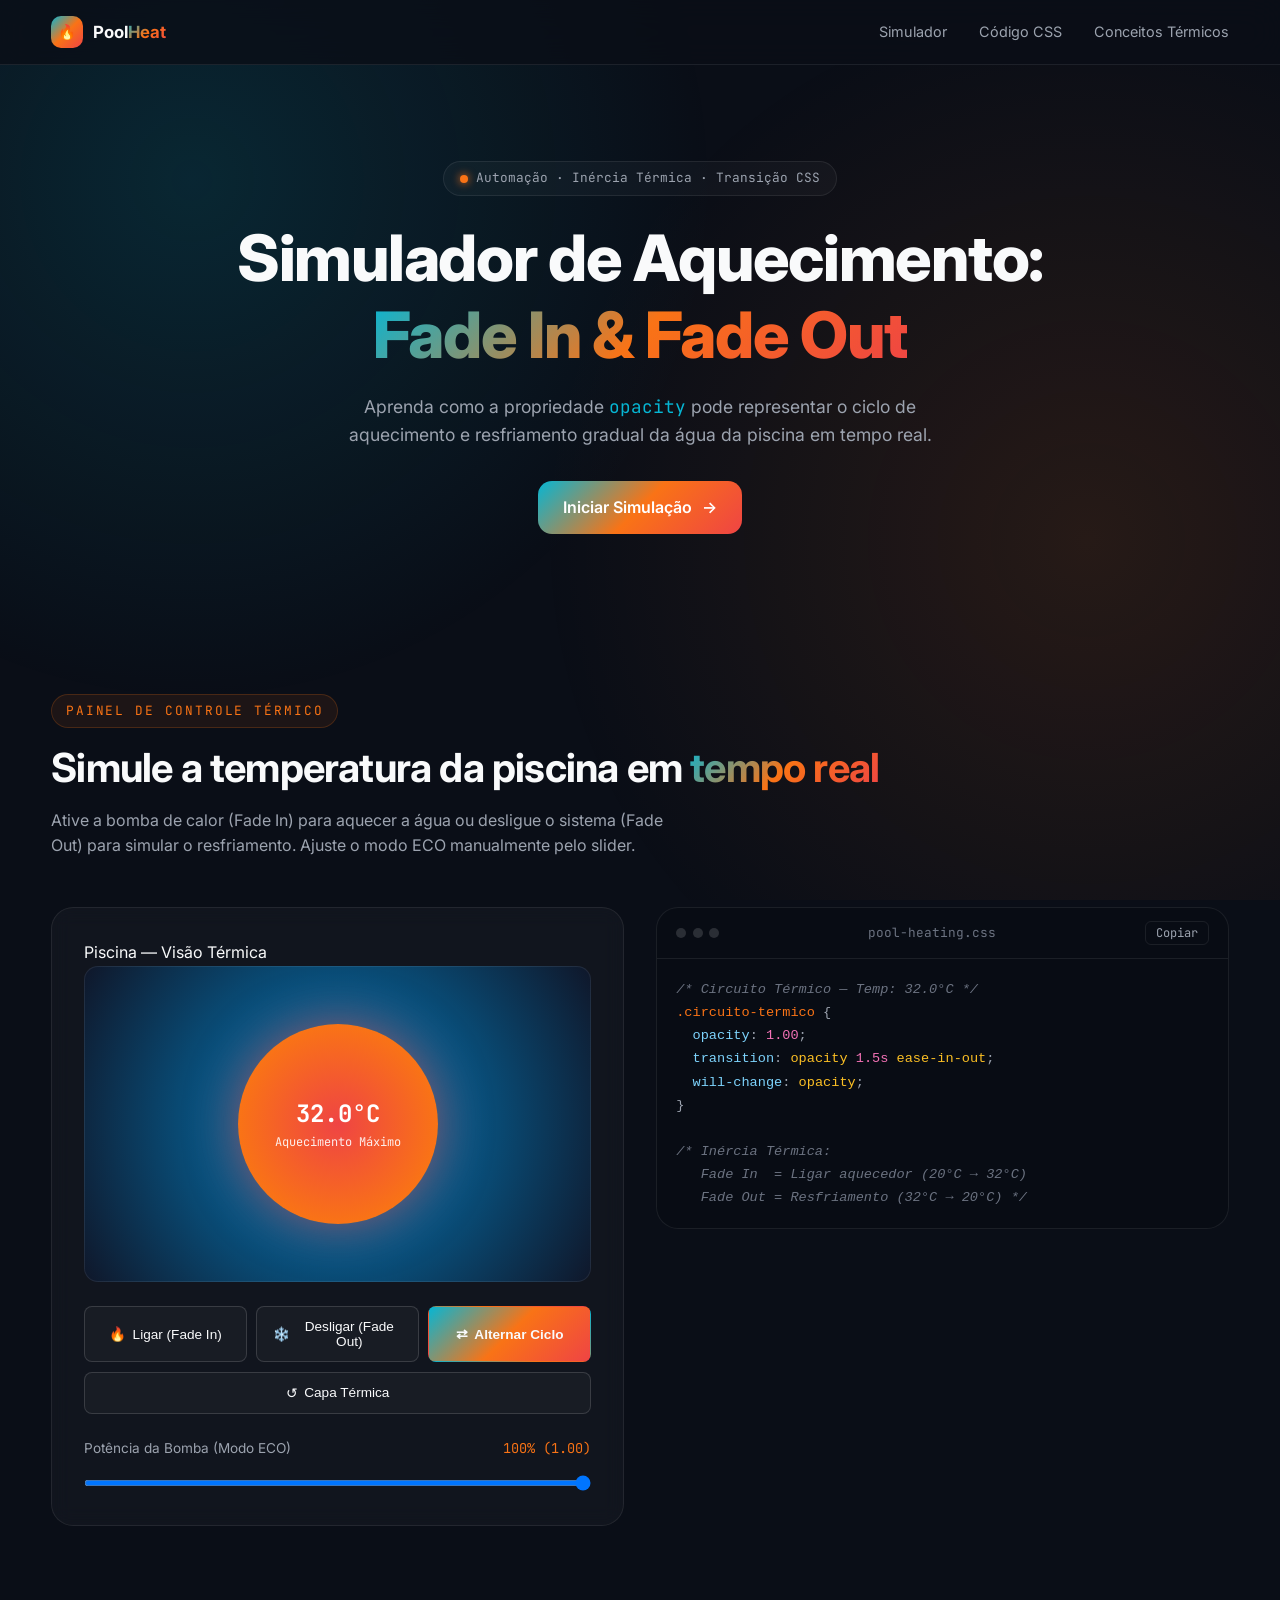
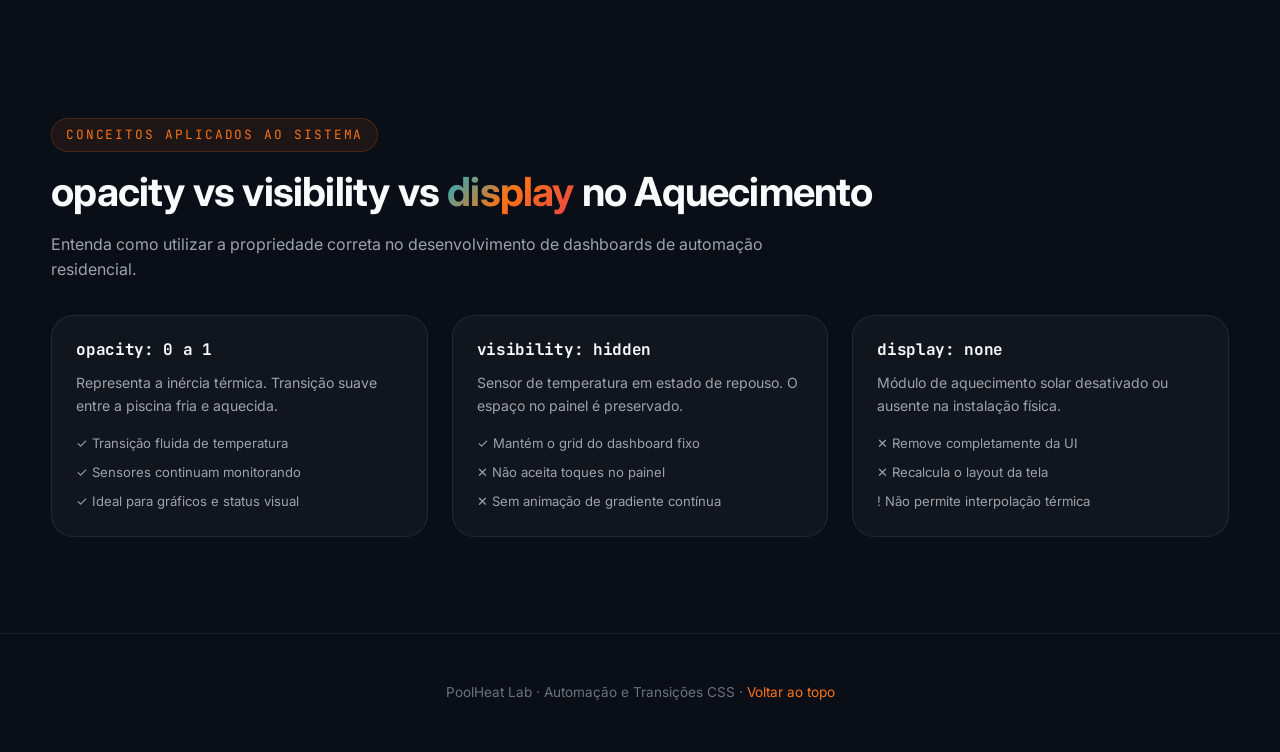
==== commit 6a462a07: "teste" ====
--- a/index.html
+++ b/index.html
@@ -3,15 +3,14 @@
 <head>
   <meta charset="UTF-8" />
   <meta name="viewport" content="width=device-width, initial-scale=1.0" />
-  <meta name="description" content="Demonstração interativa dos efeitos Fade In e Fade Out em CSS." />
-  <title>Fade In & Fade Out — Playground Interativo</title>
+  <meta name="description" content="Simulador interativo de aquecimento de piscina usando transições de opacidade em CSS." />
+  <title>PoolHeat Lab — Simulador de Aquecimento & Fade CSS</title>
 
   <!-- Fontes -->
   <link rel="preconnect" href="https://fonts.googleapis.com">
   <link rel="preconnect" href="https://fonts.gstatic.com" crossorigin>
   <link href="https://fonts.googleapis.com/css2?family=Inter:wght@300;400;500;600;700;800&family=JetBrains+Mono:wght@400;500&display=swap" rel="stylesheet">
 
-  <!-- CSS externo -->
   <link rel="stylesheet" href="style.css" />
 </head>
 <body>
@@ -20,13 +19,13 @@
   <nav class="navbar">
     <div class="container">
       <div class="logo">
-        <div class="logo-mark">F</div>
-        <span>Fade<span class="gradient-text">Lab</span></span>
+        <div class="logo-mark">🔥</div>
+        <span>Pool<span class="gradient-text">Heat</span></span>
       </div>
       <ul class="nav-links">
-        <li><a href="#playground">Playground</a></li>
-        <li><a href="#code">Código</a></li>
-        <li><a href="#didactic">Conceitos</a></li>
+        <li><a href="#playground">Simulador</a></li>
+        <li><a href="#code">Código CSS</a></li>
+        <li><a href="#didactic">Conceitos Térmicos</a></li>
       </ul>
     </div>
   </nav>
@@ -36,62 +35,63 @@
     <div class="container">
       <div class="hero-badge fade-up">
         <span class="dot"></span>
-        <span>CSS · Animações · Performance</span>
+        <span>Automação · Inércia Térmica · Transição CSS</span>
       </div>
       <h1 class="fade-up delay-1">
-        Domine os efeitos de<br>
+        Simulador de Aquecimento:<br>
         <span class="gradient-text">Fade In &amp; Fade Out</span>
       </h1>
       <p class="fade-up delay-2">
-        Uma exploração interativa sobre como a propriedade <code style="font-family: var(--font-mono); color: var(--accent-2);">opacity</code>
-        controla transições suaves entre visível e invisível — e por que ela é a escolha ideal para animações performáticas.
+        Aprenda como a propriedade <code style="font-family: var(--font-mono); color: var(--accent-2);">opacity</code> 
+        pode representar o ciclo de aquecimento e resfriamento gradual da água da piscina em tempo real.
       </p>
       <a href="#playground" class="hero-cta fade-up delay-3">
-        Experimentar agora
+        Iniciar Simulação
         <span>→</span>
       </a>
     </div>
   </header>
 
-  <!-- PLAYGROUND -->
+  <!-- PLAYGROUND / SIMULADOR -->
   <section id="playground">
     <div class="container">
-      <div class="section-label">Playground Interativo</div>
-      <h2>Controle a opacidade em <span class="gradient-text">tempo real</span></h2>
+      <div class="section-label">Painel de Controle Térmico</div>
+      <h2>Simule a temperatura da piscina em <span class="gradient-text">tempo real</span></h2>
       <p style="color: var(--text-1); max-width: 640px; margin-bottom: 3rem;">
-        Use os botões para disparar animações ou arraste o slider para manipular o valor de opacidade manualmente. Observe o código CSS sendo atualizado ao vivo.
+        Ative a bomba de calor (Fade In) para aquecer a água ou desligue o sistema (Fade Out) para simular o resfriamento. Ajuste o modo ECO manualmente pelo slider.
       </p>
 
       <div class="playground">
         <!-- Coluna esquerda: Preview + Controles -->
         <div class="card">
-          <div class="card-title">Preview</div>
+          <div class="card-title">Piscina — Visão Térmica</div>
 
           <div class="preview-area">
             <div class="fade-target" id="fadeTarget">
-              <span id="targetLabel">1.00</span>
+              <span id="targetLabel">32.0°C</span>
+              <small id="statusLabel" style="font-size: 0.75rem; font-weight: 400; display: block; opacity: 0.9;">Aquecida</small>
             </div>
           </div>
 
           <div class="controls">
             <button class="btn" id="btnFadeIn">
-              <span>↗</span> Fade In
+              <span>🔥</span> Ligar (Fade In)
             </button>
             <button class="btn" id="btnFadeOut">
-              <span>↘</span> Fade Out
+              <span>❄️</span> Desligar (Fade Out)
             </button>
             <button class="btn primary" id="btnToggle">
-              <span>⇄</span> Toggle
+              <span>⇄</span> Alternar Ciclo
             </button>
             <button class="btn" id="btnReset">
-              <span>↺</span> Reset
+              <span>↺</span> Capa Térmica
             </button>
           </div>
 
           <div class="slider-group">
             <div class="slider-header">
-              <span class="slider-label">Opacidade manual</span>
-              <span class="slider-value" id="sliderValueDisplay">1.00</span>
+              <span class="slider-label">Potência da Bomba (Modo ECO)</span>
+              <span class="slider-value" id="sliderValueDisplay">100% (1.00)</span>
             </div>
             <input type="range" id="opacitySlider" min="0" max="100" value="100" step="1" />
           </div>
@@ -103,7 +103,7 @@
             <div class="code-dots">
               <span></span><span></span><span></span>
             </div>
-            <span class="code-filename">styles.css</span>
+            <span class="code-filename">pool-heating.css</span>
             <button class="code-copy" id="btnCopy">Copiar</button>
           </div>
           <div class="code-body">
@@ -117,91 +117,55 @@
   <!-- SEÇÃO DIDÁTICA -->
   <section id="didactic">
     <div class="container">
-      <div class="section-label">Conceitos Fundamentais</div>
-      <h2>opacity vs visibility vs <span class="gradient-text">display</span></h2>
+      <div class="section-label">Conceitos Aplicados ao Sistema</div>
+      <h2> opacity vs visibility vs <span class="gradient-text">display</span> no Aquecimento</h2>
       <p style="color: var(--text-1); max-width: 720px;">
-        Embora todas possam "esconder" um elemento, elas se comportam de formas radicalmente diferentes no pipeline de renderização do navegador.
+        Entenda como utilizar a propriedade correta no desenvolvimento de dashboards de automação residencial.
       </p>
 
       <div class="comparison-grid">
         <!-- opacity -->
         <div class="prop-card opacity-card">
-          <h3>opacity: 0</h3>
-          <p>Torna o elemento totalmente transparente, mas ele continua ocupando espaço e respondendo a eventos.</p>
+          <h3>opacity: 0 a 1</h3>
+          <p>Representa a inércia térmica. Transição suave entre a piscina fria e aquecida.</p>
           <ul class="prop-features">
-            <li><span class="icon yes">✓</span> Mantém espaço no layout</li>
-            <li><span class="icon warn">!</span> Responde a cliques (use pointer-events: none)</li>
-            <li><span class="icon yes">✓</span> Animável suavemente (0 → 1)</li>
-            <li><span class="icon yes">✓</span> Processado na GPU (composite only)</li>
+            <li><span class="icon yes">✓</span> Transição fluida de temperatura</li>
+            <li><span class="icon yes">✓</span> Sensores continuam monitorando</li>
+            <li><span class="icon yes">✓</span> Ideal para gráficos e status visual</li>
           </ul>
         </div>
 
         <!-- visibility -->
         <div class="prop-card visibility-card">
           <h3>visibility: hidden</h3>
-          <p>Esconde o elemento visualmente sem removê-lo do fluxo do documento.</p>
+          <p>Sensor de temperatura em estado de repouso. O espaço no painel é preservado.</p>
           <ul class="prop-features">
-            <li><span class="icon yes">✓</span> Mantém espaço no layout</li>
-            <li><span class="icon no">✕</span> Não responde a eventos</li>
-            <li><span class="icon no">✕</span> Transição discreta (sem interpolação)</li>
-            <li><span class="icon yes">✓</span> Herdado por elementos filhos</li>
+            <li><span class="icon yes">✓</span> Mantém o grid do dashboard fixo</li>
+            <li><span class="icon no">✕</span> Não aceita toques no painel</li>
+            <li><span class="icon no">✕</span> Sem animação de gradiente contínua</li>
           </ul>
         </div>
 
         <!-- display -->
         <div class="prop-card display-card">
           <h3>display: none</h3>
-          <p>Remove completamente o elemento do fluxo do DOM e da árvore de renderização.</p>
+          <p>Módulo de aquecimento solar desativado ou ausente na instalação física.</p>
           <ul class="prop-features">
-            <li><span class="icon no">✕</span> Não ocupa espaço no layout</li>
-            <li><span class="icon no">✕</span> Não responde a eventos</li>
-            <li><span class="icon no">✕</span> Não pode ser animado</li>
-            <li><span class="icon warn">!</span> Força reflow ao ser alternado</li>
+            <li><span class="icon no">✕</span> Remove completamente da UI</li>
+            <li><span class="icon no">✕</span> Recalcula o layout da tela</li>
+            <li><span class="icon warn">!</span> Não permite interpolação térmica</li>
           </ul>
         </div>
       </div>
-
-      <!-- Tabela -->
-      <table class="comparison-table">
-        <thead>
-          <tr>
-            <th>Propriedade</th>
-            <th>Afeta Layout?</th>
-            <th>Responde a Eventos?</th>
-            <th>Animável?</th>
-          </tr>
-        </thead>
-        <tbody>
-          <tr>
-            <td>opacity: 0</td>
-            <td><span class="pill no">Não</span></td>
-            <td><span class="pill partial">Sim*</span></td>
-            <td><span class="pill yes">Sim</span></td>
-          </tr>
-          <tr>
-            <td>visibility: hidden</td>
-            <td><span class="pill no">Não</span></td>
-            <td><span class="pill no">Não</span></td>
-            <td><span class="pill no">Não</span></td>
-          </tr>
-          <tr>
-            <td>display: none</td>
-            <td><span class="pill yes">Sim</span></td>
-            <td><span class="pill no">Não</span></td>
-            <td><span class="pill no">Não</span></td>
-          </tr>
-        </tbody>
-      </table>
     </div>
   </section>
 
   <footer>
     <div class="container">
-      <p>Construído com HTML5, CSS3 e JavaScript Vanilla · <a href="#playground">Voltar ao topo</a></p>
+      <p>PoolHeat Lab · Automação e Transições CSS · <a href="#playground">Voltar ao topo</a></p>
     </div>
   </footer>
 
-  <!-- JS externo -->
   <script src="script.js"></script>
 </body>
 </html>
--- a/style.css
+++ b/style.css
@@ -1,31 +1,27 @@
-/* =========================================================
-   RESET & VARIÁVEIS GLOBAIS
-   ========================================================= */
 *, *::before, *::after { box-sizing: border-box; margin: 0; padding: 0; }
 
 :root {
-  --bg-0: #0a0a0f;
-  --bg-1: #11111a;
-  --bg-2: #1a1a26;
+  --bg-0: #0a0e17;
+  --bg-1: #111827;
+  --bg-2: #1f2937;
   --surface: rgba(255, 255, 255, 0.03);
   --border: rgba(255, 255, 255, 0.08);
   --border-strong: rgba(255, 255, 255, 0.14);
-  --text-0: #f5f5fa;
-  --text-1: #b8b8c8;
-  --text-2: #7a7a8c;
-  --accent-1: #8b5cf6;   /* roxo */
-  --accent-2: #06b6d4;   /* ciano */
-  --accent-3: #ec4899;   /* rosa */
+  --text-0: #f9fafb;
+  --text-1: #9ca3af;
+  --text-2: #6b7280;
+  --accent-1: #f97316;   /* Laranja Chama */
+  --accent-2: #06b6d4;   /* Ciano Água */
+  --accent-3: #ef4444;   /* Vermelho Calor */
   --success: #10b981;
   --warning: #f59e0b;
-  --gradient: linear-gradient(135deg, #8b5cf6 0%, #06b6d4 50%, #ec4899 100%);
-  --gradient-soft: linear-gradient(135deg, rgba(139,92,246,.15), rgba(6,182,212,.15));
+  --gradient: linear-gradient(135deg, #06b6d4 0%, #f97316 50%, #ef4444 100%);
   --radius-sm: 8px;
   --radius-md: 14px;
   --radius-lg: 22px;
-  --shadow-glow: 0 0 60px rgba(139, 92, 246, 0.25);
-  --font-sans: 'Inter', -apple-system, BlinkMacSystemFont, 'Segoe UI', Roboto, sans-serif;
-  --font-mono: 'JetBrains Mono', ui-monospace, 'SF Mono', Menlo, monospace;
+  --shadow-glow: 0 0 60px rgba(249, 115, 22, 0.25);
+  --font-sans: 'Inter', -apple-system, BlinkMacSystemFont, sans-serif;
+  --font-mono: 'JetBrains Mono', monospace;
 }
 
 html { scroll-behavior: smooth; }
@@ -37,52 +33,23 @@
   line-height: 1.6;
   min-height: 100vh;
   overflow-x: hidden;
-  -webkit-font-smoothing: antialiased;
-  -moz-osx-font-smoothing: grayscale;
 }
 
-/* Fundo com grade sutil e blobs de luz */
 body::before {
   content: '';
   position: fixed;
   inset: 0;
   background-image:
-    radial-gradient(circle at 15% 20%, rgba(139, 92, 246, 0.15), transparent 40%),
-    radial-gradient(circle at 85% 60%, rgba(6, 182, 212, 0.12), transparent 45%),
-    radial-gradient(circle at 50% 100%, rgba(236, 72, 153, 0.1), transparent 50%);
+    radial-gradient(circle at 15% 20%, rgba(6, 182, 212, 0.15), transparent 40%),
+    radial-gradient(circle at 85% 60%, rgba(249, 115, 22, 0.12), transparent 45%);
   pointer-events: none;
   z-index: -1;
 }
 
-body::after {
-  content: '';
-  position: fixed;
-  inset: 0;
-  background-image:
-    linear-gradient(rgba(255,255,255,0.025) 1px, transparent 1px),
-    linear-gradient(90deg, rgba(255,255,255,0.025) 1px, transparent 1px);
-  background-size: 60px 60px;
-  mask-image: radial-gradient(ellipse at center, black 30%, transparent 80%);
-  pointer-events: none;
-  z-index: -1;
-}
-
-/* =========================================================
-   LAYOUT GERAL
-   ========================================================= */
-.container {
-  width: min(1200px, 92%);
-  margin-inline: auto;
-}
-
+.container { width: min(1200px, 92%); margin-inline: auto; }
 section { padding: 6rem 0; position: relative; }
-
 h1, h2, h3 { line-height: 1.2; font-weight: 700; letter-spacing: -0.02em; }
-
-h2 {
-  font-size: clamp(1.75rem, 3.5vw, 2.5rem);
-  margin-bottom: 1rem;
-}
+h2 { font-size: clamp(1.75rem, 3.5vw, 2.5rem); margin-bottom: 1rem; }
 
 .section-label {
   display: inline-flex;
@@ -90,608 +57,123 @@
   gap: 0.5rem;
   font-family: var(--font-mono);
   font-size: 0.8rem;
-  color: var(--accent-2);
+  color: var(--accent-1);
   text-transform: uppercase;
   letter-spacing: 0.15em;
   margin-bottom: 1rem;
   padding: 0.35rem 0.85rem;
-  background: rgba(6, 182, 212, 0.08);
-  border: 1px solid rgba(6, 182, 212, 0.2);
+  background: rgba(249, 115, 22, 0.08);
+  border: 1px solid rgba(249, 115, 22, 0.2);
   border-radius: 999px;
-  width: fit-content;
 }
 
-.section-label::before {
-  content: '';
-  width: 6px; height: 6px;
-  border-radius: 50%;
-  background: var(--accent-2);
-  box-shadow: 0 0 10px var(--accent-2);
-}
-
-/* =========================================================
-   NAVBAR
-   ========================================================= */
+/* NAVBAR */
 .navbar {
-  position: sticky;
-  top: 0;
-  z-index: 100;
+  position: sticky; top: 0; z-index: 100;
   backdrop-filter: blur(16px);
-  -webkit-backdrop-filter: blur(16px);
-  background: rgba(10, 10, 15, 0.7);
+  background: rgba(10, 14, 23, 0.8);
   border-bottom: 1px solid var(--border);
 }
 
-.navbar .container {
-  display: flex;
-  align-items: center;
-  justify-content: space-between;
-  padding: 1rem 0;
+.navbar .container { display: flex; align-items: center; justify-content: space-between; padding: 1rem 0; }
+.logo { display: flex; align-items: center; gap: 0.6rem; font-weight: 700; font-size: 1.05rem; }
+.logo-mark {
+  width: 32px; height: 32px; border-radius: 10px;
+  background: var(--gradient); display: grid; place-items: center; font-size: 0.9rem;
+}
+.nav-links { display: flex; gap: 2rem; list-style: none; }
+.nav-links a { color: var(--text-1); text-decoration: none; font-size: 0.9rem; transition: color 0.2s; }
+.nav-links a:hover { color: var(--text-0); }
+
+/* HERO */
+.hero { padding: 6rem 0 4rem; text-align: center; }
+.hero-badge {
+  display: inline-flex; align-items: center; gap: 0.5rem; padding: 0.4rem 1rem;
+  background: var(--surface); border: 1px solid var(--border); border-radius: 999px;
+  font-size: 0.8rem; color: var(--text-1); margin-bottom: 1.5rem; font-family: var(--font-mono);
+}
+.hero-badge .dot { width: 8px; height: 8px; border-radius: 50%; background: var(--accent-1); box-shadow: 0 0 8px var(--accent-1); }
+.hero h1 { font-size: clamp(2.2rem, 5vw, 4rem); font-weight: 800; margin-bottom: 1.2rem; }
+.gradient-text { background: var(--gradient); -webkit-background-clip: text; background-clip: text; color: transparent; display: inline-block; }
+.hero p { font-size: 1.1rem; color: var(--text-1); max-width: 650px; margin: 0 auto 2rem; }
+.hero-cta {
+  display: inline-flex; align-items: center; gap: 0.6rem; padding: 0.85rem 1.6rem;
+  background: var(--gradient); color: white; text-decoration: none; border-radius: var(--radius-md); font-weight: 600;
 }
 
-.logo {
-  display: flex;
-  align-items: center;
-  gap: 0.6rem;
-  font-weight: 700;
-  font-size: 1.05rem;
+/* PLAYGROUND / SIMULADOR */
+.playground { display: grid; grid-template-columns: 1fr 1fr; gap: 2rem; align-items: start; }
+@media (max-width: 900px) { .playground { grid-template-columns: 1fr; } }
+
+.card {
+  background: var(--surface); border: 1px solid var(--border); border-radius: var(--radius-lg);
+  padding: 2rem; backdrop-filter: blur(10px); position: relative;
 }
 
-.logo-mark {
-  width: 32px; height: 32px;
-  border-radius: 10px;
-  background: var(--gradient);
-  display: grid;
-  place-items: center;
-  font-family: var(--font-mono);
-  font-size: 0.8rem;
-  color: white;
-  font-weight: 800;
-  box-shadow: var(--shadow-glow);
+.preview-area {
+  aspect-ratio: 16 / 10; border-radius: var(--radius-md);
+  /* Fundo representa água fria / piscina em repouso */
+  background: radial-gradient(circle, #0284c7 0%, #0f172a 100%);
+  border: 1px solid var(--border); display: grid; place-items: center;
+  margin-bottom: 1.5rem; position: relative; overflow: hidden;
 }
 
-.nav-links {
-  display: flex;
-  gap: 2rem;
-  list-style: none;
+/* Alvo visual que simula o aquecimento (Vermelho/Laranja) por cima da água fria */
+.fade-target {
+  width: 200px; height: 200px; border-radius: 50%;
+  background: radial-gradient(circle, #ef4444 0%, #f97316 70%, transparent 100%);
+  display: flex; flex-direction: column; align-items: center; justify-content: center;
+  color: white; font-weight: 700; font-size: 1.5rem;
+  box-shadow: 0 0 50px rgba(239, 68, 68, 0.6);
+  transition: opacity 1.5s ease-in-out;
+  will-change: opacity; font-family: var(--font-mono);
 }
 
-.nav-links a {
-  color: var(--text-1);
-  text-decoration: none;
-  font-size: 0.9rem;
-  font-weight: 500;
-  transition: color 0.2s ease;
+.controls { display: flex; flex-wrap: wrap; gap: 0.6rem; margin-bottom: 1.5rem; }
+.btn {
+  flex: 1; min-width: 120px; padding: 0.75rem 1rem; border: 1px solid var(--border-strong);
+  background: var(--surface); color: var(--text-0); border-radius: var(--radius-sm);
+  font-size: 0.85rem; font-weight: 500; cursor: pointer; transition: all 0.2s;
+  display: inline-flex; align-items: center; justify-content: center; gap: 0.4rem;
+}
+.btn:hover { background: rgba(255,255,255,0.08); border-color: var(--accent-1); }
+.btn.primary { background: var(--gradient); border-color: transparent; font-weight: 600; }
+
+.slider-group { margin-top: 1rem; }
+.slider-header { display: flex; justify-content: space-between; margin-bottom: 0.5rem; }
+.slider-label { font-size: 0.85rem; color: var(--text-1); }
+.slider-value { font-family: var(--font-mono); font-size: 0.85rem; color: var(--accent-1); }
+
+input[type="range"] {
+  width: 100%; height: 6px; border-radius: 999px; outline: none; cursor: pointer;
+  background: linear-gradient(90deg, #06b6d4 0%, #f97316 100%);
 }
 
-.nav-links a:hover { color: var(--text-0); }
+/* PAINEL DE CÓDIGO */
+.code-panel { background: #080c14; border: 1px solid var(--border); border-radius: var(--radius-lg); }
+.code-header { display: flex; align-items: center; justify-content: space-between; padding: 0.8rem 1.2rem; border-bottom: 1px solid var(--border); }
+.code-dots { display: flex; gap: 0.4rem; }
+.code-dots span { width: 10px; height: 10px; border-radius: 50%; background: var(--border-strong); }
+.code-filename { font-family: var(--font-mono); font-size: 0.8rem; color: var(--text-2); }
+.code-copy { background: transparent; border: 1px solid var(--border); color: var(--text-1); padding: 0.2rem 0.6rem; border-radius: 6px; cursor: pointer; font-family: var(--font-mono); font-size: 0.75rem; }
+.code-body { padding: 1.2rem; font-family: var(--font-mono); font-size: 0.85rem; line-height: 1.7; overflow-x: auto; }
+.code-body pre { margin: 0; }
 
-@media (max-width: 640px) {
-  .nav-links { display: none; }
-}
-
-/* =========================================================
-   HERO
-   ========================================================= */
-.hero {
-  padding: 7rem 0 5rem;
-  text-align: center;
-}
-
-.hero-badge {
-  display: inline-flex;
-  align-items: center;
-  gap: 0.5rem;
-  padding: 0.4rem 1rem;
-  background: var(--surface);
-  border: 1px solid var(--border);
-  border-radius: 999px;
-  font-size: 0.8rem;
-  color: var(--text-1);
-  margin-bottom: 2rem;
-  font-family: var(--font-mono);
-}
-
-.hero-badge .dot {
-  width: 8px; height: 8px;
-  border-radius: 50%;
-  background: var(--success);
-  box-shadow: 0 0 8px var(--success);
-  animation: pulse 2s infinite;
-}
-
-@keyframes pulse {
-  0%, 100% { opacity: 1; transform: scale(1); }
-  50% { opacity: 0.5; transform: scale(0.85); }
-}
-
-.hero h1 {
-  font-size: clamp(2.2rem, 6vw, 4.5rem);
-  font-weight: 800;
-  letter-spacing: -0.03em;
-  margin-bottom: 1.5rem;
-}
-
-.gradient-text {
-  background: var(--gradient);
-  -webkit-background-clip: text;
-  background-clip: text;
-  color: transparent;
-  display: inline-block;
-}
-
-.hero p {
-  font-size: clamp(1rem, 1.5vw, 1.2rem);
-  color: var(--text-1);
-  max-width: 680px;
-  margin: 0 auto 2.5rem;
-}
-
-.hero-cta {
-  display: inline-flex;
-  align-items: center;
-  gap: 0.6rem;
-  padding: 0.9rem 1.8rem;
-  background: var(--gradient);
-  color: white;
-  text-decoration: none;
-  border-radius: var(--radius-md);
-  font-weight: 600;
-  font-size: 0.95rem;
-  transition: transform 0.2s ease, box-shadow 0.2s ease;
-  box-shadow: 0 10px 30px rgba(139, 92, 246, 0.3);
-}
-
-.hero-cta:hover {
-  transform: translateY(-2px);
-  box-shadow: 0 15px 40px rgba(139, 92, 246, 0.45);
-}
-
-/* =========================================================
-   PLAYGROUND
-   ========================================================= */
-.playground {
-  display: grid;
-  grid-template-columns: 1fr 1fr;
-  gap: 2rem;
-  align-items: start;
-}
-
-@media (max-width: 900px) {
-  .playground { grid-template-columns: 1fr; }
-}
-
-.card {
-  background: var(--surface);
-  border: 1px solid var(--border);
-  border-radius: var(--radius-lg);
-  padding: 2rem;
-  backdrop-filter: blur(10px);
-  -webkit-backdrop-filter: blur(10px);
-  position: relative;
-  overflow: hidden;
-}
-
-.card::before {
-  content: '';
-  position: absolute;
-  top: 0; left: 0; right: 0;
-  height: 1px;
-  background: linear-gradient(90deg, transparent, rgba(139,92,246,.5), transparent);
-}
-
-.card-title {
-  font-size: 1.1rem;
-  font-weight: 600;
-  margin-bottom: 1.5rem;
-  display: flex;
-  align-items: center;
-  gap: 0.6rem;
-}
-
-.card-title::before {
-  content: '';
-  width: 8px; height: 8px;
-  border-radius: 50%;
-  background: var(--accent-1);
-  box-shadow: 0 0 10px var(--accent-1);
-}
-
-/* Área de preview */
-.preview-area {
-  aspect-ratio: 16 / 10;
-  border-radius: var(--radius-md);
-  background:
-    radial-gradient(circle at 30% 30%, rgba(139,92,246,.15), transparent 60%),
-    linear-gradient(135deg, #0f0f1a, #1a1a2e);
-  border: 1px solid var(--border);
-  display: grid;
-  place-items: center;
-  margin-bottom: 1.5rem;
-  position: relative;
-  overflow: hidden;
-}
-
-.preview-area::before {
-  content: '';
-  position: absolute;
-  inset: 0;
-  background-image:
-    linear-gradient(rgba(255,255,255,0.03) 1px, transparent 1px),
-    linear-gradient(90deg, rgba(255,255,255,0.03) 1px, transparent 1px);
-  background-size: 20px 20px;
-}
-
-.fade-target {
-  width: 180px;
-  height: 180px;
-  border-radius: var(--radius-md);
-  background: var(--gradient);
-  display: grid;
-  place-items: center;
-  color: white;
-  font-weight: 700;
-  font-size: 1.1rem;
-  box-shadow: 0 20px 60px rgba(139, 92, 246, 0.4);
-  position: relative;
-  z-index: 1;
-  transition: opacity 0.6s ease-in-out;
-  will-change: opacity;
-  font-family: var(--font-mono);
-  letter-spacing: 0.05em;
-}
-
-/* Controles */
-.controls {
-  display: flex;
-  flex-wrap: wrap;
-  gap: 0.6rem;
-  margin-bottom: 1.5rem;
-}
-
-.btn {
-  flex: 1;
-  min-width: 100px;
-  padding: 0.75rem 1.2rem;
-  border: 1px solid var(--border-strong);
-  background: var(--surface);
-  color: var(--text-0);
-  border-radius: var(--radius-sm);
-  font-family: var(--font-sans);
-  font-size: 0.85rem;
-  font-weight: 500;
-  cursor: pointer;
-  transition: all 0.2s ease;
-  display: inline-flex;
-  align-items: center;
-  justify-content: center;
-  gap: 0.4rem;
-}
-
-.btn:hover {
-  background: rgba(255,255,255,0.06);
-  border-color: var(--accent-1);
-  transform: translateY(-1px);
-}
-
-.btn.primary {
-  background: var(--gradient);
-  border-color: transparent;
-  color: white;
-  font-weight: 600;
-}
-
-.btn.primary:hover {
-  box-shadow: 0 8px 24px rgba(139, 92, 246, 0.4);
-}
-
-/* Slider */
-.slider-group {
-  margin-top: 1rem;
-}
-
-.slider-header {
-  display: flex;
-  justify-content: space-between;
-  align-items: center;
-  margin-bottom: 0.75rem;
-}
-
-.slider-label {
-  font-size: 0.85rem;
-  color: var(--text-1);
-  font-weight: 500;
-}
-
-.slider-value {
-  font-family: var(--font-mono);
-  font-size: 0.9rem;
-  color: var(--accent-2);
-  background: rgba(6, 182, 212, 0.1);
-  padding: 0.2rem 0.6rem;
-  border-radius: 6px;
-  border: 1px solid rgba(6, 182, 212, 0.2);
-}
-
-input[type="range"] {
-  -webkit-appearance: none;
-  appearance: none;
-  width: 100%;
-  height: 6px;
-  background: var(--bg-2);
-  border-radius: 999px;
-  outline: none;
-  cursor: pointer;
-  background: linear-gradient(90deg, var(--accent-1) 0%, var(--accent-2) 100%);
-  position: relative;
-}
-
-input[type="range"]::-webkit-slider-thumb {
-  -webkit-appearance: none;
-  appearance: none;
-  width: 20px;
-  height: 20px;
-  border-radius: 50%;
-  background: white;
-  border: 3px solid var(--accent-1);
-  cursor: pointer;
-  box-shadow: 0 2px 10px rgba(0,0,0,0.3);
-  transition: transform 0.15s ease;
-}
-
-input[type="range"]::-webkit-slider-thumb:hover {
-  transform: scale(1.15);
-}
-
-input[type="range"]::-moz-range-thumb {
-  width: 20px;
-  height: 20px;
-  border-radius: 50%;
-  background: white;
-  border: 3px solid var(--accent-1);
-  cursor: pointer;
-}
-
-/* =========================================================
-   PAINEL DE CÓDIGO VIVO
-   ========================================================= */
-.code-panel {
-  background: #0d0d14;
-  border: 1px solid var(--border);
-  border-radius: var(--radius-lg);
-  overflow: hidden;
-}
-
-.code-header {
-  display: flex;
-  align-items: center;
-  justify-content: space-between;
-  padding: 0.9rem 1.2rem;
-  background: rgba(255,255,255,0.02);
-  border-bottom: 1px solid var(--border);
-}
-
-.code-dots {
-  display: flex;
-  gap: 0.4rem;
-}
-
-.code-dots span {
-  width: 11px; height: 11px;
-  border-radius: 50%;
-}
-.code-dots span:nth-child(1) { background: #ff5f57; }
-.code-dots span:nth-child(2) { background: #febc2e; }
-.code-dots span:nth-child(3) { background: #28c840; }
-
-.code-filename {
-  font-family: var(--font-mono);
-  font-size: 0.8rem;
-  color: var(--text-2);
-}
-
-.code-copy {
-  background: transparent;
-  border: 1px solid var(--border);
-  color: var(--text-1);
-  padding: 0.3rem 0.7rem;
-  border-radius: 6px;
-  font-size: 0.75rem;
-  cursor: pointer;
-  font-family: var(--font-mono);
-  transition: all 0.2s ease;
-}
-
-.code-copy:hover {
-  background: var(--surface);
-  color: var(--text-0);
-}
-
-.code-body {
-  padding: 1.5rem;
-  font-family: var(--font-mono);
-  font-size: 0.85rem;
-  line-height: 1.8;
-  overflow-x: auto;
-}
-
-.code-body pre { margin: 0; white-space: pre; }
-
-/* Syntax highlighting */
+/* HIGHLIGHTING */
 .tok-prop { color: #7dd3fc; }
 .tok-val  { color: #fbbf24; }
-.tok-sel  { color: #c084fc; }
+.tok-sel  { color: #f97316; }
 .tok-com  { color: #6b7280; font-style: italic; }
 .tok-punc { color: #9ca3af; }
 .tok-num  { color: #f472b6; }
 
-/* =========================================================
-   SEÇÃO DIDÁTICA
-   ========================================================= */
-.comparison-grid {
-  display: grid;
-  grid-template-columns: repeat(3, 1fr);
-  gap: 1.5rem;
-  margin-top: 2.5rem;
-}
+/* CARDS DIDÁTICOS */
+.comparison-grid { display: grid; grid-template-columns: repeat(3, 1fr); gap: 1.5rem; margin-top: 2rem; }
+@media (max-width: 800px) { .comparison-grid { grid-template-columns: 1fr; } }
+.prop-card { background: var(--surface); border: 1px solid var(--border); border-radius: var(--radius-lg); padding: 1.5rem; }
+.prop-card h3 { font-family: var(--font-mono); font-size: 1rem; margin-bottom: 0.8rem; }
+.prop-card p { color: var(--text-1); font-size: 0.88rem; margin-bottom: 1rem; }
+.prop-features { list-style: none; display: flex; flex-direction: column; gap: 0.5rem; font-size: 0.82rem; color: var(--text-1); }
 
-@media (max-width: 800px) {
-  .comparison-grid { grid-template-columns: 1fr; }
-}
-
-.prop-card {
-  background: var(--surface);
-  border: 1px solid var(--border);
-  border-radius: var(--radius-lg);
-  padding: 1.8rem;
-  position: relative;
-  transition: transform 0.3s ease, border-color 0.3s ease;
-}
-
-.prop-card:hover {
-  transform: translateY(-4px);
-  border-color: var(--border-strong);
-}
-
-.prop-card::before {
-  content: '';
-  position: absolute;
-  top: 0; left: 0;
-  width: 100%;
-  height: 3px;
-  border-radius: var(--radius-lg) var(--radius-lg) 0 0;
-}
-
-.prop-card.opacity-card::before { background: linear-gradient(90deg, var(--accent-1), var(--accent-2)); }
-.prop-card.visibility-card::before { background: linear-gradient(90deg, var(--accent-2), var(--success)); }
-.prop-card.display-card::before { background: linear-gradient(90deg, var(--warning), var(--accent-3)); }
-
-.prop-card h3 {
-  font-family: var(--font-mono);
-  font-size: 1.1rem;
-  margin-bottom: 1rem;
-  color: var(--text-0);
-}
-
-.prop-card p {
-  color: var(--text-1);
-  font-size: 0.92rem;
-  margin-bottom: 1.2rem;
-}
-
-.prop-features {
-  list-style: none;
-  display: flex;
-  flex-direction: column;
-  gap: 0.6rem;
-}
-
-.prop-features li {
-  display: flex;
-  align-items: flex-start;
-  gap: 0.6rem;
-  font-size: 0.85rem;
-  color: var(--text-1);
-}
-
-.prop-features .icon {
-  flex-shrink: 0;
-  width: 18px; height: 18px;
-  border-radius: 50%;
-  display: grid;
-  place-items: center;
-  font-size: 0.7rem;
-  font-weight: 700;
-  margin-top: 2px;
-}
-
-.icon.yes { background: rgba(16, 185, 129, 0.15); color: var(--success); }
-.icon.no  { background: rgba(239, 68, 68, 0.15); color: #ef4444; }
-.icon.warn { background: rgba(245, 158, 11, 0.15); color: var(--warning); }
-
-/* Tabela comparativa */
-.comparison-table {
-  width: 100%;
-  margin-top: 3rem;
-  border-collapse: collapse;
-  background: var(--surface);
-  border: 1px solid var(--border);
-  border-radius: var(--radius-md);
-  overflow: hidden;
-  font-size: 0.9rem;
-}
-
-.comparison-table th,
-.comparison-table td {
-  padding: 1rem 1.2rem;
-  text-align: left;
-  border-bottom: 1px solid var(--border);
-}
-
-.comparison-table th {
-  background: rgba(255,255,255,0.03);
-  font-weight: 600;
-  font-size: 0.8rem;
-  text-transform: uppercase;
-  letter-spacing: 0.08em;
-  color: var(--text-1);
-}
-
-.comparison-table td:first-child {
-  font-family: var(--font-mono);
-  color: var(--accent-2);
-  font-weight: 500;
-}
-
-.comparison-table tr:last-child td { border-bottom: none; }
-
-.comparison-table tr:hover td { background: rgba(255,255,255,0.02); }
-
-.pill {
-  display: inline-block;
-  padding: 0.2rem 0.6rem;
-  border-radius: 999px;
-  font-size: 0.75rem;
-  font-weight: 500;
-}
-
-.pill.yes { background: rgba(16, 185, 129, 0.15); color: var(--success); }
-.pill.no  { background: rgba(239, 68, 68, 0.15); color: #ef4444; }
-.pill.partial { background: rgba(245, 158, 11, 0.15); color: var(--warning); }
-
-/* =========================================================
-   FOOTER
-   ========================================================= */
-footer {
-  padding: 3rem 0;
-  border-top: 1px solid var(--border);
-  text-align: center;
-  color: var(--text-2);
-  font-size: 0.85rem;
-}
-
-footer a {
-  color: var(--accent-2);
-  text-decoration: none;
-}
-
-/* Scrollbar */
-::-webkit-scrollbar { width: 10px; height: 10px; }
-::-webkit-scrollbar-track { background: var(--bg-1); }
-::-webkit-scrollbar-thumb { background: var(--bg-2); border-radius: 10px; }
-::-webkit-scrollbar-thumb:hover { background: #2a2a3a; }
-
-/* Animação de entrada */
-.fade-up {
-  opacity: 0;
-  transform: translateY(20px);
-  animation: fadeUp 0.8s ease forwards;
-}
-
-@keyframes fadeUp {
-  to { opacity: 1; transform: translateY(0); }
-}
-
-.delay-1 { animation-delay: 0.1s; }
-.delay-2 { animation-delay: 0.2s; }
-.delay-3 { animation-delay: 0.3s; }+footer { padding: 3rem 0; text-align: center; color: var(--text-2); font-size: 0.85rem; border-top: 1px solid var(--border); }
+footer a { color: var(--accent-1); text-decoration: none; }
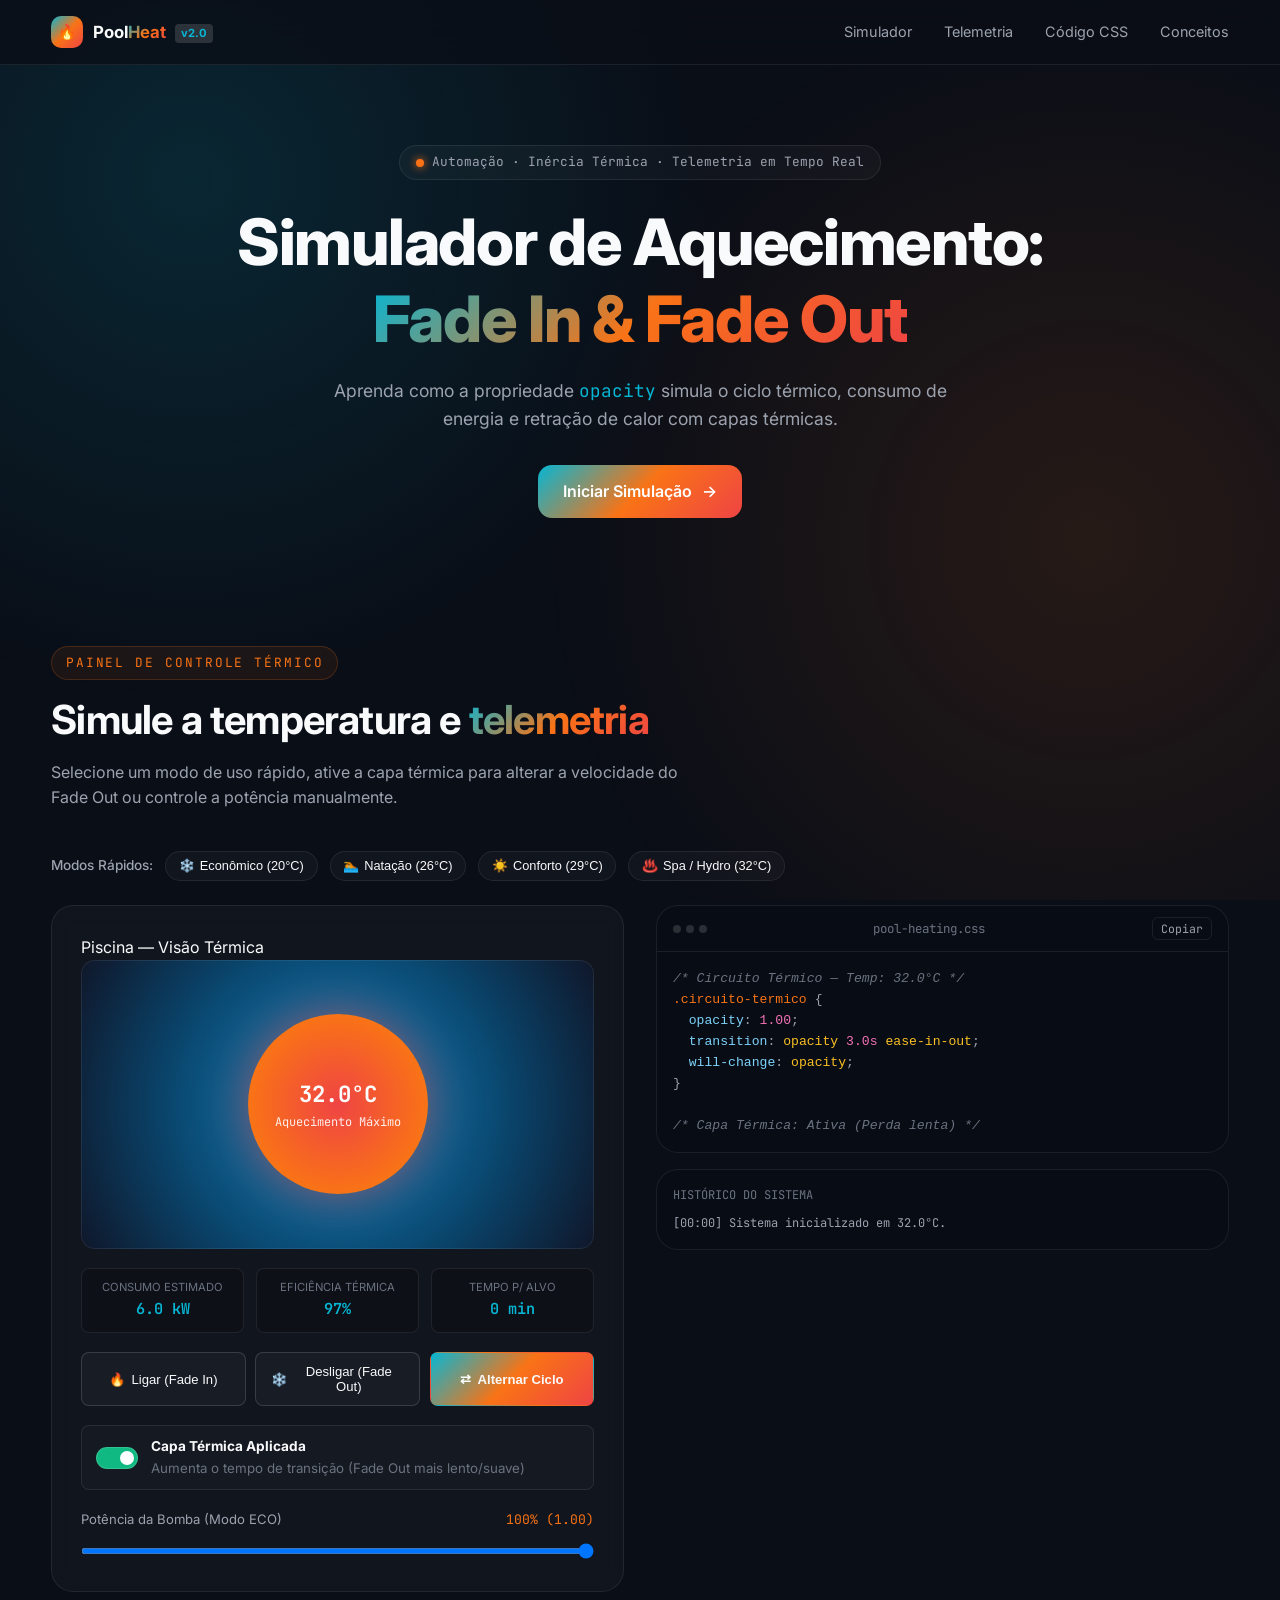
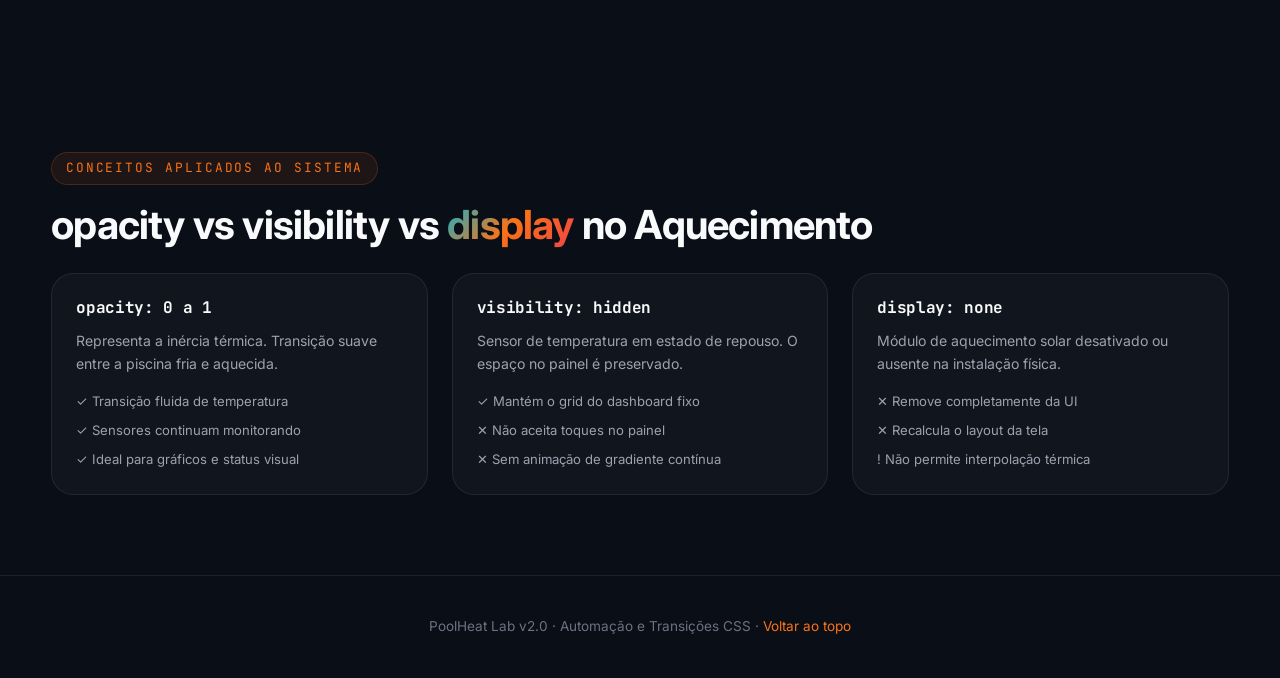
==== commit 9cb260c4: "testandooo" ====
--- a/index.html
+++ b/index.html
@@ -4,9 +4,8 @@
   <meta charset="UTF-8" />
   <meta name="viewport" content="width=device-width, initial-scale=1.0" />
   <meta name="description" content="Simulador interativo de aquecimento de piscina usando transições de opacidade em CSS." />
-  <title>PoolHeat Lab — Simulador de Aquecimento & Fade CSS</title>
-
-  <!-- Fontes -->
+  <title>PoolHeat Lab — Simulador Avançado de Aquecimento</title>
+
   <link rel="preconnect" href="https://fonts.googleapis.com">
   <link rel="preconnect" href="https://fonts.gstatic.com" crossorigin>
   <link href="https://fonts.googleapis.com/css2?family=Inter:wght@300;400;500;600;700;800&family=JetBrains+Mono:wght@400;500&display=swap" rel="stylesheet">
@@ -20,12 +19,13 @@
     <div class="container">
       <div class="logo">
         <div class="logo-mark">🔥</div>
-        <span>Pool<span class="gradient-text">Heat</span></span>
+        <span>Pool<span class="gradient-text">Heat</span> <small class="version-tag">v2.0</small></span>
       </div>
       <ul class="nav-links">
         <li><a href="#playground">Simulador</a></li>
+        <li><a href="#telemetry">Telemetria</a></li>
         <li><a href="#code">Código CSS</a></li>
-        <li><a href="#didactic">Conceitos Térmicos</a></li>
+        <li><a href="#didactic">Conceitos</a></li>
       </ul>
     </div>
   </nav>
@@ -35,7 +35,7 @@
     <div class="container">
       <div class="hero-badge fade-up">
         <span class="dot"></span>
-        <span>Automação · Inércia Térmica · Transição CSS</span>
+        <span>Automação · Inércia Térmica · Telemetria em Tempo Real</span>
       </div>
       <h1 class="fade-up delay-1">
         Simulador de Aquecimento:<br>
@@ -43,7 +43,7 @@
       </h1>
       <p class="fade-up delay-2">
         Aprenda como a propriedade <code style="font-family: var(--font-mono); color: var(--accent-2);">opacity</code> 
-        pode representar o ciclo de aquecimento e resfriamento gradual da água da piscina em tempo real.
+        simula o ciclo térmico, consumo de energia e retração de calor com capas térmicas.
       </p>
       <a href="#playground" class="hero-cta fade-up delay-3">
         Iniciar Simulação
@@ -56,20 +56,54 @@
   <section id="playground">
     <div class="container">
       <div class="section-label">Painel de Controle Térmico</div>
-      <h2>Simule a temperatura da piscina em <span class="gradient-text">tempo real</span></h2>
-      <p style="color: var(--text-1); max-width: 640px; margin-bottom: 3rem;">
-        Ative a bomba de calor (Fade In) para aquecer a água ou desligue o sistema (Fade Out) para simular o resfriamento. Ajuste o modo ECO manualmente pelo slider.
+      <h2>Simule a temperatura e <span class="gradient-text">telemetria</span></h2>
+      <p style="color: var(--text-1); max-width: 640px; margin-bottom: 2.5rem;">
+        Selecione um modo de uso rápido, ative a capa térmica para alterar a velocidade do Fade Out ou controle a potência manualmente.
       </p>
+
+      <!-- PRESETS RÁPIDOS -->
+      <div class="preset-container">
+        <span class="preset-label">Modos Rápidos:</span>
+        <button class="btn-preset" data-temp="20">
+          <span>❄️</span> Econômico (20°C)
+        </button>
+        <button class="btn-preset" data-temp="26">
+          <span>🏊</span> Natação (26°C)
+        </button>
+        <button class="btn-preset" data-temp="29">
+          <span>☀️</span> Conforto (29°C)
+        </button>
+        <button class="btn-preset" data-temp="32">
+          <span>♨️</span> Spa / Hydro (32°C)
+        </button>
+      </div>
 
       <div class="playground">
         <!-- Coluna esquerda: Preview + Controles -->
         <div class="card">
           <div class="card-title">Piscina — Visão Térmica</div>
 
-          <div class="preview-area">
+          <div class="preview-area" id="previewArea">
+            <div class="water-waves"></div>
             <div class="fade-target" id="fadeTarget">
               <span id="targetLabel">32.0°C</span>
               <small id="statusLabel" style="font-size: 0.75rem; font-weight: 400; display: block; opacity: 0.9;">Aquecida</small>
+            </div>
+          </div>
+
+          <!-- MÉTRAMAS DE TELEMETRIA -->
+          <div class="telemetry-grid" id="telemetry">
+            <div class="telemetry-card">
+              <span class="telemetry-title">Consumo Estimado</span>
+              <span class="telemetry-value" id="valConsumo">6.0 kW</span>
+            </div>
+            <div class="telemetry-card">
+              <span class="telemetry-title">Eficiência Térmica</span>
+              <span class="telemetry-value" id="valEficiencia">95%</span>
+            </div>
+            <div class="telemetry-card">
+              <span class="telemetry-title">Tempo p/ Alvo</span>
+              <span class="telemetry-value" id="valTempo">0 min</span>
             </div>
           </div>
 
@@ -83,9 +117,18 @@
             <button class="btn primary" id="btnToggle">
               <span>⇄</span> Alternar Ciclo
             </button>
-            <button class="btn" id="btnReset">
-              <span>↺</span> Capa Térmica
-            </button>
+          </div>
+
+          <!-- CONTROLE DE CAPA TÉRMICA -->
+          <div class="toggle-group">
+            <label class="switch-container">
+              <input type="checkbox" id="chkCapaTermica" checked />
+              <span class="switch-slider"></span>
+            </label>
+            <div class="toggle-info">
+              <strong>Capa Térmica Aplicada</strong>
+              <small style="color: var(--text-2); display: block;">Aumenta o tempo de transição (Fade Out mais lento/suave)</small>
+            </div>
           </div>
 
           <div class="slider-group">
@@ -97,17 +140,27 @@
           </div>
         </div>
 
-        <!-- Coluna direita: Código Vivo -->
-        <div class="code-panel" id="code">
-          <div class="code-header">
-            <div class="code-dots">
-              <span></span><span></span><span></span>
-            </div>
-            <span class="code-filename">pool-heating.css</span>
-            <button class="code-copy" id="btnCopy">Copiar</button>
-          </div>
-          <div class="code-body">
-            <pre id="codeOutput"></pre>
+        <!-- Coluna direita: Código Vivo + Log -->
+        <div class="code-column">
+          <div class="code-panel" id="code">
+            <div class="code-header">
+              <div class="code-dots">
+                <span></span><span></span><span></span>
+              </div>
+              <span class="code-filename">pool-heating.css</span>
+              <button class="code-copy" id="btnCopy">Copiar</button>
+            </div>
+            <div class="code-body">
+              <pre id="codeOutput"></pre>
+            </div>
+          </div>
+
+          <!-- LOG DE EVENTOS -->
+          <div class="log-panel">
+            <div class="log-header">Histórico do Sistema</div>
+            <ul class="log-list" id="logList">
+              <li>[00:00] Sistema inicializado em 32.0°C.</li>
+            </ul>
           </div>
         </div>
       </div>
@@ -118,13 +171,9 @@
   <section id="didactic">
     <div class="container">
       <div class="section-label">Conceitos Aplicados ao Sistema</div>
-      <h2> opacity vs visibility vs <span class="gradient-text">display</span> no Aquecimento</h2>
-      <p style="color: var(--text-1); max-width: 720px;">
-        Entenda como utilizar a propriedade correta no desenvolvimento de dashboards de automação residencial.
-      </p>
+      <h2>opacity vs visibility vs <span class="gradient-text">display</span> no Aquecimento</h2>
 
       <div class="comparison-grid">
-        <!-- opacity -->
         <div class="prop-card opacity-card">
           <h3>opacity: 0 a 1</h3>
           <p>Representa a inércia térmica. Transição suave entre a piscina fria e aquecida.</p>
@@ -135,7 +184,6 @@
           </ul>
         </div>
 
-        <!-- visibility -->
         <div class="prop-card visibility-card">
           <h3>visibility: hidden</h3>
           <p>Sensor de temperatura em estado de repouso. O espaço no painel é preservado.</p>
@@ -146,7 +194,6 @@
           </ul>
         </div>
 
-        <!-- display -->
         <div class="prop-card display-card">
           <h3>display: none</h3>
           <p>Módulo de aquecimento solar desativado ou ausente na instalação física.</p>
@@ -162,7 +209,7 @@
 
   <footer>
     <div class="container">
-      <p>PoolHeat Lab · Automação e Transições CSS · <a href="#playground">Voltar ao topo</a></p>
+      <p>PoolHeat Lab v2.0 · Automação e Transições CSS · <a href="#playground">Voltar ao topo</a></p>
     </div>
   </footer>
 
--- a/style.css
+++ b/style.css
@@ -10,16 +10,15 @@
   --text-0: #f9fafb;
   --text-1: #9ca3af;
   --text-2: #6b7280;
-  --accent-1: #f97316;   /* Laranja Chama */
-  --accent-2: #06b6d4;   /* Ciano Água */
-  --accent-3: #ef4444;   /* Vermelho Calor */
+  --accent-1: #f97316;
+  --accent-2: #06b6d4;
+  --accent-3: #ef4444;
   --success: #10b981;
   --warning: #f59e0b;
   --gradient: linear-gradient(135deg, #06b6d4 0%, #f97316 50%, #ef4444 100%);
   --radius-sm: 8px;
   --radius-md: 14px;
   --radius-lg: 22px;
-  --shadow-glow: 0 0 60px rgba(249, 115, 22, 0.25);
   --font-sans: 'Inter', -apple-system, BlinkMacSystemFont, sans-serif;
   --font-mono: 'JetBrains Mono', monospace;
 }
@@ -37,56 +36,46 @@
 
 body::before {
   content: '';
-  position: fixed;
-  inset: 0;
+  position: fixed; inset: 0;
   background-image:
     radial-gradient(circle at 15% 20%, rgba(6, 182, 212, 0.15), transparent 40%),
     radial-gradient(circle at 85% 60%, rgba(249, 115, 22, 0.12), transparent 45%);
-  pointer-events: none;
-  z-index: -1;
+  pointer-events: none; z-index: -1;
 }
 
 .container { width: min(1200px, 92%); margin-inline: auto; }
-section { padding: 6rem 0; position: relative; }
+section { padding: 5rem 0; position: relative; }
 h1, h2, h3 { line-height: 1.2; font-weight: 700; letter-spacing: -0.02em; }
 h2 { font-size: clamp(1.75rem, 3.5vw, 2.5rem); margin-bottom: 1rem; }
 
+.version-tag {
+  font-size: 0.7rem; background: var(--border-strong); padding: 0.15rem 0.4rem;
+  border-radius: 4px; color: var(--accent-2); margin-left: 0.3rem;
+}
+
 .section-label {
-  display: inline-flex;
-  align-items: center;
-  gap: 0.5rem;
-  font-family: var(--font-mono);
-  font-size: 0.8rem;
-  color: var(--accent-1);
-  text-transform: uppercase;
-  letter-spacing: 0.15em;
-  margin-bottom: 1rem;
-  padding: 0.35rem 0.85rem;
-  background: rgba(249, 115, 22, 0.08);
-  border: 1px solid rgba(249, 115, 22, 0.2);
-  border-radius: 999px;
+  display: inline-flex; align-items: center; gap: 0.5rem;
+  font-family: var(--font-mono); font-size: 0.8rem; color: var(--accent-1);
+  text-transform: uppercase; letter-spacing: 0.15em; margin-bottom: 1rem;
+  padding: 0.35rem 0.85rem; background: rgba(249, 115, 22, 0.08);
+  border: 1px solid rgba(249, 115, 22, 0.2); border-radius: 999px;
 }
 
 /* NAVBAR */
 .navbar {
   position: sticky; top: 0; z-index: 100;
-  backdrop-filter: blur(16px);
-  background: rgba(10, 14, 23, 0.8);
+  backdrop-filter: blur(16px); background: rgba(10, 14, 23, 0.8);
   border-bottom: 1px solid var(--border);
 }
-
 .navbar .container { display: flex; align-items: center; justify-content: space-between; padding: 1rem 0; }
 .logo { display: flex; align-items: center; gap: 0.6rem; font-weight: 700; font-size: 1.05rem; }
-.logo-mark {
-  width: 32px; height: 32px; border-radius: 10px;
-  background: var(--gradient); display: grid; place-items: center; font-size: 0.9rem;
-}
+.logo-mark { width: 32px; height: 32px; border-radius: 10px; background: var(--gradient); display: grid; place-items: center; font-size: 0.9rem; }
 .nav-links { display: flex; gap: 2rem; list-style: none; }
 .nav-links a { color: var(--text-1); text-decoration: none; font-size: 0.9rem; transition: color 0.2s; }
 .nav-links a:hover { color: var(--text-0); }
 
 /* HERO */
-.hero { padding: 6rem 0 4rem; text-align: center; }
+.hero { padding: 5rem 0 3rem; text-align: center; }
 .hero-badge {
   display: inline-flex; align-items: center; gap: 0.5rem; padding: 0.4rem 1rem;
   background: var(--surface); border: 1px solid var(--border); border-radius: 999px;
@@ -101,63 +90,126 @@
   background: var(--gradient); color: white; text-decoration: none; border-radius: var(--radius-md); font-weight: 600;
 }
 
-/* PLAYGROUND / SIMULADOR */
+/* PRESETS */
+.preset-container {
+  display: flex; align-items: center; gap: 0.75rem; flex-wrap: wrap; margin-bottom: 1.5rem;
+}
+.preset-label { font-size: 0.85rem; color: var(--text-1); font-weight: 500; }
+.btn-preset {
+  background: var(--surface); border: 1px solid var(--border); color: var(--text-0);
+  padding: 0.4rem 0.8rem; border-radius: 20px; font-size: 0.8rem; cursor: pointer;
+  transition: all 0.2s ease; display: inline-flex; align-items: center; gap: 0.3rem;
+}
+.btn-preset:hover, .btn-preset.active {
+  border-color: var(--accent-1); background: rgba(249, 115, 22, 0.15);
+}
+
+/* PLAYGROUND */
 .playground { display: grid; grid-template-columns: 1fr 1fr; gap: 2rem; align-items: start; }
 @media (max-width: 900px) { .playground { grid-template-columns: 1fr; } }
 
 .card {
   background: var(--surface); border: 1px solid var(--border); border-radius: var(--radius-lg);
-  padding: 2rem; backdrop-filter: blur(10px); position: relative;
+  padding: 1.8rem; backdrop-filter: blur(10px); position: relative;
 }
 
 .preview-area {
-  aspect-ratio: 16 / 10; border-radius: var(--radius-md);
-  /* Fundo representa água fria / piscina em repouso */
+  aspect-ratio: 16 / 9; border-radius: var(--radius-md);
   background: radial-gradient(circle, #0284c7 0%, #0f172a 100%);
   border: 1px solid var(--border); display: grid; place-items: center;
-  margin-bottom: 1.5rem; position: relative; overflow: hidden;
-}
-
-/* Alvo visual que simula o aquecimento (Vermelho/Laranja) por cima da água fria */
+  margin-bottom: 1.2rem; position: relative; overflow: hidden;
+}
+
+.water-waves {
+  position: absolute; inset: 0;
+  background: radial-gradient(circle at 50% 50%, rgba(255,255,255,0.05) 0%, transparent 60%);
+  animation: pulseWater 3s infinite alternate ease-in-out;
+}
+
+@keyframes pulseWater {
+  0% { transform: scale(1); opacity: 0.3; }
+  100% { transform: scale(1.1); opacity: 0.7; }
+}
+
 .fade-target {
-  width: 200px; height: 200px; border-radius: 50%;
+  width: 180px; height: 180px; border-radius: 50%;
   background: radial-gradient(circle, #ef4444 0%, #f97316 70%, transparent 100%);
   display: flex; flex-direction: column; align-items: center; justify-content: center;
-  color: white; font-weight: 700; font-size: 1.5rem;
+  color: white; font-weight: 700; font-size: 1.4rem;
   box-shadow: 0 0 50px rgba(239, 68, 68, 0.6);
-  transition: opacity 1.5s ease-in-out;
-  will-change: opacity; font-family: var(--font-mono);
-}
-
-.controls { display: flex; flex-wrap: wrap; gap: 0.6rem; margin-bottom: 1.5rem; }
+  transition: opacity 1.5s ease-in-out; will-change: opacity;
+  font-family: var(--font-mono); z-index: 1;
+}
+
+/* TELEMETRIA */
+.telemetry-grid {
+  display: grid; grid-template-columns: repeat(3, 1fr); gap: 0.75rem; margin-bottom: 1.2rem;
+}
+.telemetry-card {
+  background: rgba(0, 0, 0, 0.2); border: 1px solid var(--border);
+  padding: 0.6rem 0.8rem; border-radius: var(--radius-sm); text-align: center;
+}
+.telemetry-title { display: block; font-size: 0.7rem; color: var(--text-2); text-transform: uppercase; }
+.telemetry-value { font-family: var(--font-mono); font-size: 0.95rem; font-weight: 600; color: var(--accent-2); }
+
+/* CONTROLES E SWITCH */
+.controls { display: flex; flex-wrap: wrap; gap: 0.6rem; margin-bottom: 1.2rem; }
 .btn {
-  flex: 1; min-width: 120px; padding: 0.75rem 1rem; border: 1px solid var(--border-strong);
+  flex: 1; min-width: 110px; padding: 0.7rem 0.9rem; border: 1px solid var(--border-strong);
   background: var(--surface); color: var(--text-0); border-radius: var(--radius-sm);
-  font-size: 0.85rem; font-weight: 500; cursor: pointer; transition: all 0.2s;
+  font-size: 0.82rem; font-weight: 500; cursor: pointer; transition: all 0.2s;
   display: inline-flex; align-items: center; justify-content: center; gap: 0.4rem;
 }
 .btn:hover { background: rgba(255,255,255,0.08); border-color: var(--accent-1); }
 .btn.primary { background: var(--gradient); border-color: transparent; font-weight: 600; }
 
-.slider-group { margin-top: 1rem; }
-.slider-header { display: flex; justify-content: space-between; margin-bottom: 0.5rem; }
-.slider-label { font-size: 0.85rem; color: var(--text-1); }
-.slider-value { font-family: var(--font-mono); font-size: 0.85rem; color: var(--accent-1); }
+.toggle-group {
+  display: flex; align-items: center; gap: 0.8rem; margin-bottom: 1.2rem;
+  background: rgba(255,255,255,0.02); padding: 0.6rem 0.9rem; border-radius: var(--radius-sm);
+  border: 1px solid var(--border);
+}
+
+.switch-container { position: relative; width: 42px; height: 22px; }
+.switch-container input { opacity: 0; width: 0; height: 0; }
+.switch-slider {
+  position: absolute; cursor: pointer; inset: 0; background-color: var(--bg-2);
+  border-radius: 20px; transition: 0.3s; border: 1px solid var(--border-strong);
+}
+.switch-slider::before {
+  position: absolute; content: ""; height: 14px; width: 14px; left: 3px; bottom: 3px;
+  background-color: white; border-radius: 50%; transition: 0.3s;
+}
+input:checked + .switch-slider { background-color: var(--success); }
+input:checked + .switch-slider::before { transform: translateX(20px); }
+
+.toggle-info strong { font-size: 0.85rem; display: block; }
+
+.slider-group { margin-top: 0.8rem; }
+.slider-header { display: flex; justify-content: space-between; margin-bottom: 0.4rem; }
+.slider-label { font-size: 0.82rem; color: var(--text-1); }
+.slider-value { font-family: var(--font-mono); font-size: 0.82rem; color: var(--accent-1); }
 
 input[type="range"] {
   width: 100%; height: 6px; border-radius: 999px; outline: none; cursor: pointer;
   background: linear-gradient(90deg, #06b6d4 0%, #f97316 100%);
 }
 
-/* PAINEL DE CÓDIGO */
+/* PAINEL DE CÓDIGO E LOG */
+.code-column { display: flex; flex-direction: column; gap: 1rem; }
 .code-panel { background: #080c14; border: 1px solid var(--border); border-radius: var(--radius-lg); }
-.code-header { display: flex; align-items: center; justify-content: space-between; padding: 0.8rem 1.2rem; border-bottom: 1px solid var(--border); }
-.code-dots { display: flex; gap: 0.4rem; }
-.code-dots span { width: 10px; height: 10px; border-radius: 50%; background: var(--border-strong); }
-.code-filename { font-family: var(--font-mono); font-size: 0.8rem; color: var(--text-2); }
-.code-copy { background: transparent; border: 1px solid var(--border); color: var(--text-1); padding: 0.2rem 0.6rem; border-radius: 6px; cursor: pointer; font-family: var(--font-mono); font-size: 0.75rem; }
-.code-body { padding: 1.2rem; font-family: var(--font-mono); font-size: 0.85rem; line-height: 1.7; overflow-x: auto; }
+.code-header { display: flex; align-items: center; justify-content: space-between; padding: 0.7rem 1rem; border-bottom: 1px solid var(--border); }
+.code-dots { display: flex; gap: 0.3rem; }
+.code-dots span { width: 8px; height: 8px; border-radius: 50%; background: var(--border-strong); }
+.code-filename { font-family: var(--font-mono); font-size: 0.78rem; color: var(--text-2); }
+.code-copy { background: transparent; border: 1px solid var(--border); color: var(--text-1); padding: 0.2rem 0.5rem; border-radius: 6px; cursor: pointer; font-family: var(--font-mono); font-size: 0.72rem; }
+.code-body { padding: 1rem; font-family: var(--font-mono); font-size: 0.82rem; line-height: 1.6; overflow-x: auto; }
 .code-body pre { margin: 0; }
+
+.log-panel {
+  background: #080c14; border: 1px solid var(--border); border-radius: var(--radius-lg); padding: 1rem;
+}
+.log-header { font-family: var(--font-mono); font-size: 0.75rem; color: var(--text-2); text-transform: uppercase; margin-bottom: 0.5rem; }
+.log-list { list-style: none; font-family: var(--font-mono); font-size: 0.75rem; color: var(--text-1); max-height: 100px; overflow-y: auto; display: flex; flex-direction: column; gap: 0.3rem; }
 
 /* HIGHLIGHTING */
 .tok-prop { color: #7dd3fc; }
@@ -168,12 +220,12 @@
 .tok-num  { color: #f472b6; }
 
 /* CARDS DIDÁTICOS */
-.comparison-grid { display: grid; grid-template-columns: repeat(3, 1fr); gap: 1.5rem; margin-top: 2rem; }
+.comparison-grid { display: grid; grid-template-columns: repeat(3, 1fr); gap: 1.5rem; margin-top: 1.5rem; }
 @media (max-width: 800px) { .comparison-grid { grid-template-columns: 1fr; } }
 .prop-card { background: var(--surface); border: 1px solid var(--border); border-radius: var(--radius-lg); padding: 1.5rem; }
 .prop-card h3 { font-family: var(--font-mono); font-size: 1rem; margin-bottom: 0.8rem; }
 .prop-card p { color: var(--text-1); font-size: 0.88rem; margin-bottom: 1rem; }
 .prop-features { list-style: none; display: flex; flex-direction: column; gap: 0.5rem; font-size: 0.82rem; color: var(--text-1); }
 
-footer { padding: 3rem 0; text-align: center; color: var(--text-2); font-size: 0.85rem; border-top: 1px solid var(--border); }
+footer { padding: 2.5rem 0; text-align: center; color: var(--text-2); font-size: 0.85rem; border-top: 1px solid var(--border); }
 footer a { color: var(--accent-1); text-decoration: none; }
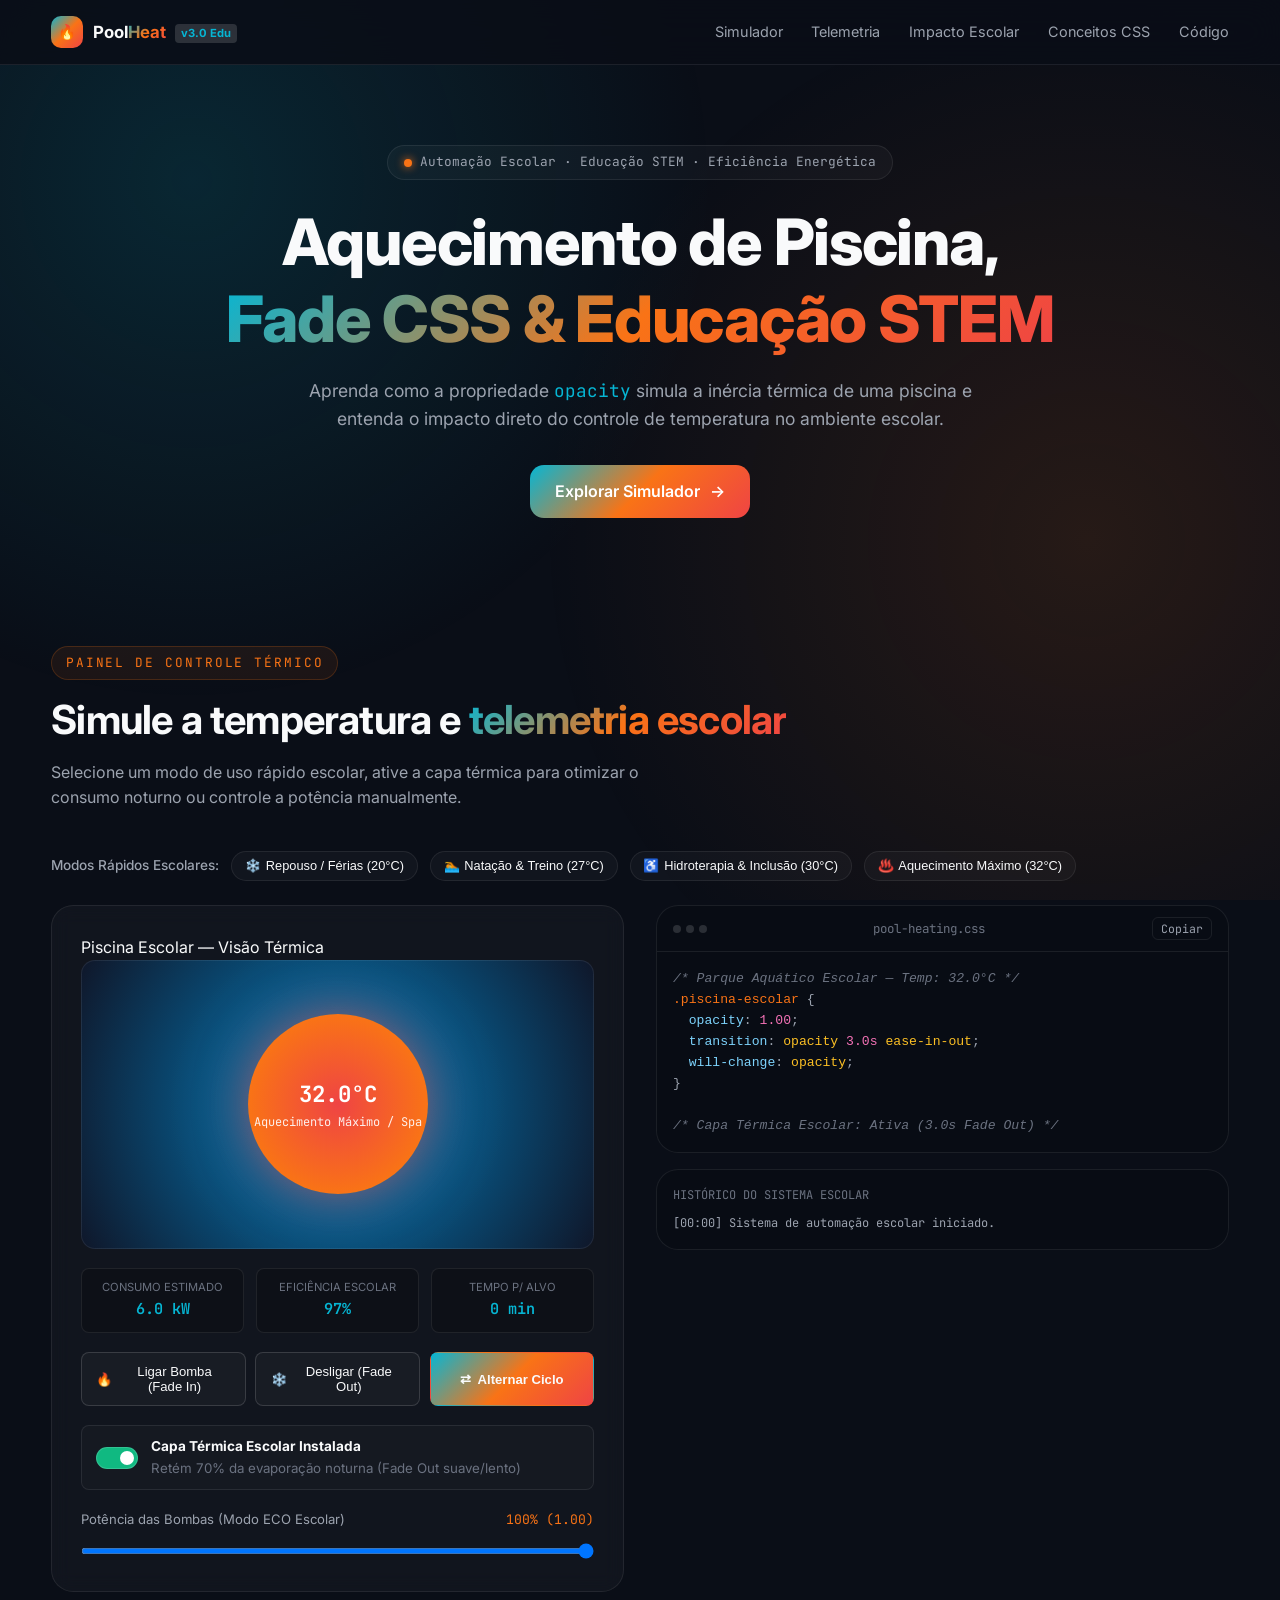
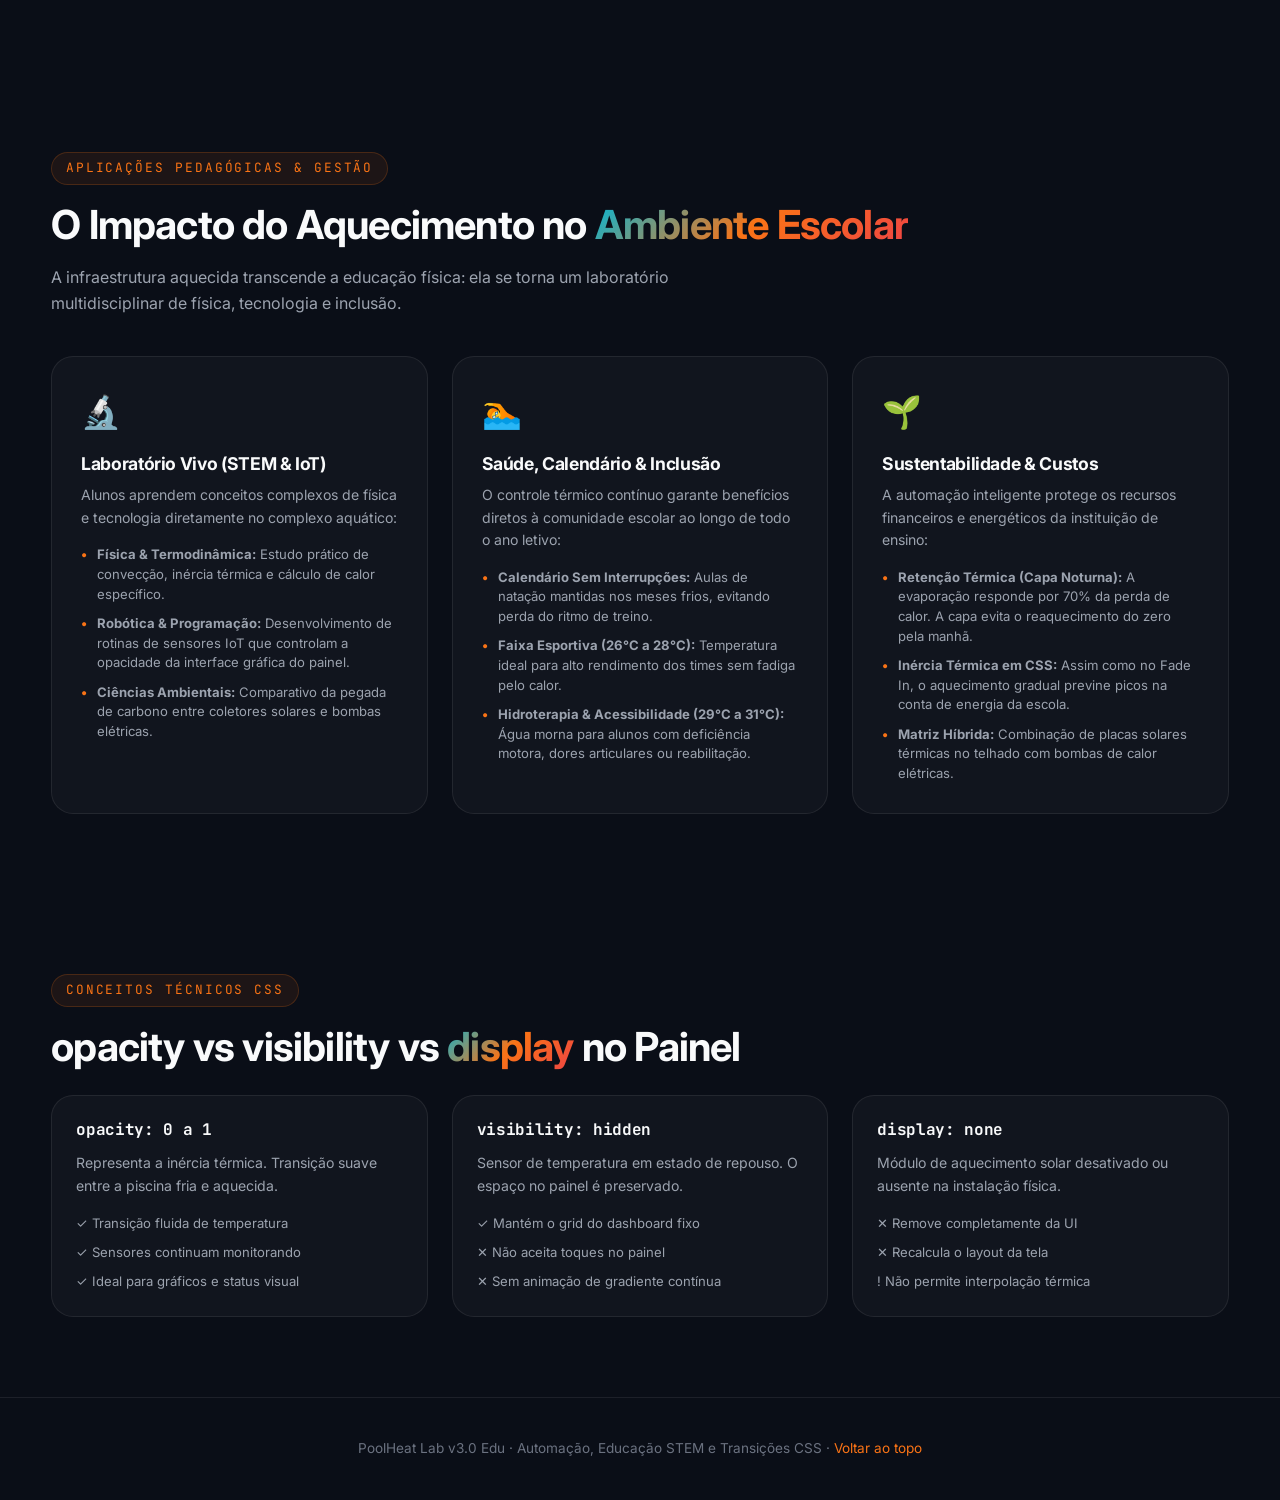
==== commit ea081311: "dsadsadas" ====
--- a/index.html
+++ b/index.html
@@ -3,9 +3,10 @@
 <head>
   <meta charset="UTF-8" />
   <meta name="viewport" content="width=device-width, initial-scale=1.0" />
-  <meta name="description" content="Simulador interativo de aquecimento de piscina usando transições de opacidade em CSS." />
-  <title>PoolHeat Lab — Simulador Avançado de Aquecimento</title>
-
+  <meta name="description" content="Simulador interativo de aquecimento de piscina e laboratório de automação CSS/STEM para ambiente escolar." />
+  <title>PoolHeat Lab — Automação, STEM & Aquecimento Escolar</title>
+
+  <!-- Fontes -->
   <link rel="preconnect" href="https://fonts.googleapis.com">
   <link rel="preconnect" href="https://fonts.gstatic.com" crossorigin>
   <link href="https://fonts.googleapis.com/css2?family=Inter:wght@300;400;500;600;700;800&family=JetBrains+Mono:wght@400;500&display=swap" rel="stylesheet">
@@ -19,13 +20,14 @@
     <div class="container">
       <div class="logo">
         <div class="logo-mark">🔥</div>
-        <span>Pool<span class="gradient-text">Heat</span> <small class="version-tag">v2.0</small></span>
+        <span>Pool<span class="gradient-text">Heat</span> <small class="version-tag">v3.0 Edu</small></span>
       </div>
       <ul class="nav-links">
         <li><a href="#playground">Simulador</a></li>
         <li><a href="#telemetry">Telemetria</a></li>
-        <li><a href="#code">Código CSS</a></li>
-        <li><a href="#didactic">Conceitos</a></li>
+        <li><a href="#escola">Impacto Escolar</a></li>
+        <li><a href="#didactic">Conceitos CSS</a></li>
+        <li><a href="#code">Código</a></li>
       </ul>
     </div>
   </nav>
@@ -35,18 +37,18 @@
     <div class="container">
       <div class="hero-badge fade-up">
         <span class="dot"></span>
-        <span>Automação · Inércia Térmica · Telemetria em Tempo Real</span>
+        <span>Automação Escolar · Educação STEM · Eficiência Energética</span>
       </div>
       <h1 class="fade-up delay-1">
-        Simulador de Aquecimento:<br>
-        <span class="gradient-text">Fade In &amp; Fade Out</span>
+        Aquecimento de Piscina,<br>
+        <span class="gradient-text">Fade CSS &amp; Educação STEM</span>
       </h1>
       <p class="fade-up delay-2">
         Aprenda como a propriedade <code style="font-family: var(--font-mono); color: var(--accent-2);">opacity</code> 
-        simula o ciclo térmico, consumo de energia e retração de calor com capas térmicas.
+        simula a inércia térmica de uma piscina e entenda o impacto direto do controle de temperatura no ambiente escolar.
       </p>
       <a href="#playground" class="hero-cta fade-up delay-3">
-        Iniciar Simulação
+        Explorar Simulador
         <span>→</span>
       </a>
     </div>
@@ -56,32 +58,32 @@
   <section id="playground">
     <div class="container">
       <div class="section-label">Painel de Controle Térmico</div>
-      <h2>Simule a temperatura e <span class="gradient-text">telemetria</span></h2>
+      <h2>Simule a temperatura e <span class="gradient-text">telemetria escolar</span></h2>
       <p style="color: var(--text-1); max-width: 640px; margin-bottom: 2.5rem;">
-        Selecione um modo de uso rápido, ative a capa térmica para alterar a velocidade do Fade Out ou controle a potência manualmente.
+        Selecione um modo de uso rápido escolar, ative a capa térmica para otimizar o consumo noturno ou controle a potência manualmente.
       </p>
 
       <!-- PRESETS RÁPIDOS -->
       <div class="preset-container">
-        <span class="preset-label">Modos Rápidos:</span>
+        <span class="preset-label">Modos Rápidos Escolares:</span>
         <button class="btn-preset" data-temp="20">
-          <span>❄️</span> Econômico (20°C)
-        </button>
-        <button class="btn-preset" data-temp="26">
-          <span>🏊</span> Natação (26°C)
-        </button>
-        <button class="btn-preset" data-temp="29">
-          <span>☀️</span> Conforto (29°C)
+          <span>❄️</span> Repouso / Férias (20°C)
+        </button>
+        <button class="btn-preset" data-temp="27">
+          <span>🏊</span> Natação & Treino (27°C)
+        </button>
+        <button class="btn-preset" data-temp="30">
+          <span>♿</span> Hidroterapia & Inclusão (30°C)
         </button>
         <button class="btn-preset" data-temp="32">
-          <span>♨️</span> Spa / Hydro (32°C)
+          <span>♨️</span> Aquecimento Máximo (32°C)
         </button>
       </div>
 
       <div class="playground">
         <!-- Coluna esquerda: Preview + Controles -->
         <div class="card">
-          <div class="card-title">Piscina — Visão Térmica</div>
+          <div class="card-title">Piscina Escolar — Visão Térmica</div>
 
           <div class="preview-area" id="previewArea">
             <div class="water-waves"></div>
@@ -91,14 +93,14 @@
             </div>
           </div>
 
-          <!-- MÉTRAMAS DE TELEMETRIA -->
+          <!-- MÉTRICAS DE TELEMETRIA -->
           <div class="telemetry-grid" id="telemetry">
             <div class="telemetry-card">
               <span class="telemetry-title">Consumo Estimado</span>
               <span class="telemetry-value" id="valConsumo">6.0 kW</span>
             </div>
             <div class="telemetry-card">
-              <span class="telemetry-title">Eficiência Térmica</span>
+              <span class="telemetry-title">Eficiência Escolar</span>
               <span class="telemetry-value" id="valEficiencia">95%</span>
             </div>
             <div class="telemetry-card">
@@ -109,7 +111,7 @@
 
           <div class="controls">
             <button class="btn" id="btnFadeIn">
-              <span>🔥</span> Ligar (Fade In)
+              <span>🔥</span> Ligar Bomba (Fade In)
             </button>
             <button class="btn" id="btnFadeOut">
               <span>❄️</span> Desligar (Fade Out)
@@ -126,14 +128,14 @@
               <span class="switch-slider"></span>
             </label>
             <div class="toggle-info">
-              <strong>Capa Térmica Aplicada</strong>
-              <small style="color: var(--text-2); display: block;">Aumenta o tempo de transição (Fade Out mais lento/suave)</small>
+              <strong>Capa Térmica Escolar Instalada</strong>
+              <small style="color: var(--text-2); display: block;">Retém 70% da evaporação noturna (Fade Out suave/lento)</small>
             </div>
           </div>
 
           <div class="slider-group">
             <div class="slider-header">
-              <span class="slider-label">Potência da Bomba (Modo ECO)</span>
+              <span class="slider-label">Potência das Bombas (Modo ECO Escolar)</span>
               <span class="slider-value" id="sliderValueDisplay">100% (1.00)</span>
             </div>
             <input type="range" id="opacitySlider" min="0" max="100" value="100" step="1" />
@@ -157,9 +159,9 @@
 
           <!-- LOG DE EVENTOS -->
           <div class="log-panel">
-            <div class="log-header">Histórico do Sistema</div>
+            <div class="log-header">Histórico do Sistema Escolar</div>
             <ul class="log-list" id="logList">
-              <li>[00:00] Sistema inicializado em 32.0°C.</li>
+              <li>[00:00] Sistema de automação escolar iniciado.</li>
             </ul>
           </div>
         </div>
@@ -167,11 +169,66 @@
     </div>
   </section>
 
-  <!-- SEÇÃO DIDÁTICA -->
+  <!-- NOVA SEÇÃO: IMPACTO NO AMBIENTE ESCOLAR & STEM -->
+  <section id="escola">
+    <div class="container">
+      <div class="section-label">Aplicações Pedagógicas &amp; Gestão</div>
+      <h2>O Impacto do Aquecimento no <span class="gradient-text">Ambiente Escolar</span></h2>
+      <p style="color: var(--text-1); max-width: 720px; margin-bottom: 2.5rem;">
+        A infraestrutura aquecida transcende a educação física: ela se torna um laboratório multidisciplinar de física, tecnologia e inclusão.
+      </p>
+
+      <div class="school-grid">
+        <!-- CARD 1: APRENDIZAGEM STEM -->
+        <div class="school-card">
+          <div class="school-card-icon">🔬</div>
+          <h3>Laboratório Vivo (STEM &amp; IoT)</h3>
+          <p>
+            Alunos aprendem conceitos complexos de física e tecnologia diretamente no complexo aquático:
+          </p>
+          <ul class="school-list">
+            <li><strong>Física &amp; Termodinâmica:</strong> Estudo prático de convecção, inércia térmica e cálculo de calor específico.</li>
+            <li><strong>Robótica &amp; Programação:</strong> Desenvolvimento de rotinas de sensores IoT que controlam a opacidade da interface gráfica do painel.</li>
+            <li><strong>Ciências Ambientais:</strong> Comparativo da pegada de carbono entre coletores solares e bombas elétricas.</li>
+          </ul>
+        </div>
+
+        <!-- CARD 2: SAÚDE & INCLUSÃO -->
+        <div class="school-card">
+          <div class="school-card-icon">🏊</div>
+          <h3>Saúde, Calendário &amp; Inclusão</h3>
+          <p>
+            O controle térmico contínuo garante benefícios diretos à comunidade escolar ao longo de todo o ano letivo:
+          </p>
+          <ul class="school-list">
+            <li><strong>Calendário Sem Interrupções:</strong> Aulas de natação mantidas nos meses frios, evitando perda do ritmo de treino.</li>
+            <li><strong>Faixa Esportiva (26°C a 28°C):</strong> Temperatura ideal para alto rendimento dos times sem fadiga pelo calor.</li>
+            <li><strong>Hidroterapia &amp; Acessibilidade (29°C a 31°C):</strong> Água morna para alunos com deficiência motora, dores articulares ou reabilitação.</li>
+          </ul>
+        </div>
+
+        <!-- CARD 3: SUSTENTABILIDADE OPERACIONAL -->
+        <div class="school-card">
+          <div class="school-card-icon">🌱</div>
+          <h3>Sustentabilidade &amp; Custos</h3>
+          <p>
+            A automação inteligente protege os recursos financeiros e energéticos da instituição de ensino:
+          </p>
+          <ul class="school-list">
+            <li><strong>Retenção Térmica (Capa Noturna):</strong> A evaporação responde por 70% da perda de calor. A capa evita o reaquecimento do zero pela manhã.</li>
+            <li><strong>Inércia Térmica em CSS:</strong> Assim como no Fade In, o aquecimento gradual previne picos na conta de energia da escola.</li>
+            <li><strong>Matriz Híbrida:</strong> Combinação de placas solares térmicas no telhado com bombas de calor elétricas.</li>
+          </ul>
+        </div>
+      </div>
+    </div>
+  </section>
+
+  <!-- SEÇÃO DIDÁTICA CSS -->
   <section id="didactic">
     <div class="container">
-      <div class="section-label">Conceitos Aplicados ao Sistema</div>
-      <h2>opacity vs visibility vs <span class="gradient-text">display</span> no Aquecimento</h2>
+      <div class="section-label">Conceitos Técnicos CSS</div>
+      <h2>opacity vs visibility vs <span class="gradient-text">display</span> no Painel</h2>
 
       <div class="comparison-grid">
         <div class="prop-card opacity-card">
@@ -209,7 +266,7 @@
 
   <footer>
     <div class="container">
-      <p>PoolHeat Lab v2.0 · Automação e Transições CSS · <a href="#playground">Voltar ao topo</a></p>
+      <p>PoolHeat Lab v3.0 Edu · Automação, Educação STEM e Transições CSS · <a href="#playground">Voltar ao topo</a></p>
     </div>
   </footer>
 
--- a/style.css
+++ b/style.css
@@ -64,13 +64,13 @@
 /* NAVBAR */
 .navbar {
   position: sticky; top: 0; z-index: 100;
-  backdrop-filter: blur(16px); background: rgba(10, 14, 23, 0.8);
+  backdrop-filter: blur(16px); background: rgba(10, 14, 23, 0.85);
   border-bottom: 1px solid var(--border);
 }
 .navbar .container { display: flex; align-items: center; justify-content: space-between; padding: 1rem 0; }
 .logo { display: flex; align-items: center; gap: 0.6rem; font-weight: 700; font-size: 1.05rem; }
 .logo-mark { width: 32px; height: 32px; border-radius: 10px; background: var(--gradient); display: grid; place-items: center; font-size: 0.9rem; }
-.nav-links { display: flex; gap: 2rem; list-style: none; }
+.nav-links { display: flex; gap: 1.8rem; list-style: none; }
 .nav-links a { color: var(--text-1); text-decoration: none; font-size: 0.9rem; transition: color 0.2s; }
 .nav-links a:hover { color: var(--text-0); }
 
@@ -84,16 +84,14 @@
 .hero-badge .dot { width: 8px; height: 8px; border-radius: 50%; background: var(--accent-1); box-shadow: 0 0 8px var(--accent-1); }
 .hero h1 { font-size: clamp(2.2rem, 5vw, 4rem); font-weight: 800; margin-bottom: 1.2rem; }
 .gradient-text { background: var(--gradient); -webkit-background-clip: text; background-clip: text; color: transparent; display: inline-block; }
-.hero p { font-size: 1.1rem; color: var(--text-1); max-width: 650px; margin: 0 auto 2rem; }
+.hero p { font-size: 1.1rem; color: var(--text-1); max-width: 680px; margin: 0 auto 2rem; }
 .hero-cta {
   display: inline-flex; align-items: center; gap: 0.6rem; padding: 0.85rem 1.6rem;
   background: var(--gradient); color: white; text-decoration: none; border-radius: var(--radius-md); font-weight: 600;
 }
 
 /* PRESETS */
-.preset-container {
-  display: flex; align-items: center; gap: 0.75rem; flex-wrap: wrap; margin-bottom: 1.5rem;
-}
+.preset-container { display: flex; align-items: center; gap: 0.75rem; flex-wrap: wrap; margin-bottom: 1.5rem; }
 .preset-label { font-size: 0.85rem; color: var(--text-1); font-weight: 500; }
 .btn-preset {
   background: var(--surface); border: 1px solid var(--border); color: var(--text-0);
@@ -142,9 +140,7 @@
 }
 
 /* TELEMETRIA */
-.telemetry-grid {
-  display: grid; grid-template-columns: repeat(3, 1fr); gap: 0.75rem; margin-bottom: 1.2rem;
-}
+.telemetry-grid { display: grid; grid-template-columns: repeat(3, 1fr); gap: 0.75rem; margin-bottom: 1.2rem; }
 .telemetry-card {
   background: rgba(0, 0, 0, 0.2); border: 1px solid var(--border);
   padding: 0.6rem 0.8rem; border-radius: var(--radius-sm); text-align: center;
@@ -211,6 +207,25 @@
 .log-header { font-family: var(--font-mono); font-size: 0.75rem; color: var(--text-2); text-transform: uppercase; margin-bottom: 0.5rem; }
 .log-list { list-style: none; font-family: var(--font-mono); font-size: 0.75rem; color: var(--text-1); max-height: 100px; overflow-y: auto; display: flex; flex-direction: column; gap: 0.3rem; }
 
+/* ESTILOS DA SEÇÃO ESCOLAR */
+.school-grid {
+  display: grid; grid-template-columns: repeat(3, 1fr); gap: 1.5rem; margin-top: 1.5rem;
+}
+@media (max-width: 900px) { .school-grid { grid-template-columns: 1fr; } }
+
+.school-card {
+  background: var(--surface); border: 1px solid var(--border);
+  border-radius: var(--radius-lg); padding: 1.8rem; transition: transform 0.3s ease;
+}
+.school-card:hover { transform: translateY(-4px); border-color: var(--border-strong); }
+.school-card-icon { font-size: 2rem; margin-bottom: 1rem; }
+.school-card h3 { font-size: 1.1rem; margin-bottom: 0.6rem; color: var(--text-0); }
+.school-card p { font-size: 0.88rem; color: var(--text-1); margin-bottom: 1rem; }
+
+.school-list { list-style: none; display: flex; flex-direction: column; gap: 0.6rem; }
+.school-list li { font-size: 0.82rem; color: var(--text-1); line-height: 1.5; position: relative; padding-left: 1rem; }
+.school-list li::before { content: "•"; color: var(--accent-1); position: absolute; left: 0; font-weight: bold; }
+
 /* HIGHLIGHTING */
 .tok-prop { color: #7dd3fc; }
 .tok-val  { color: #fbbf24; }
